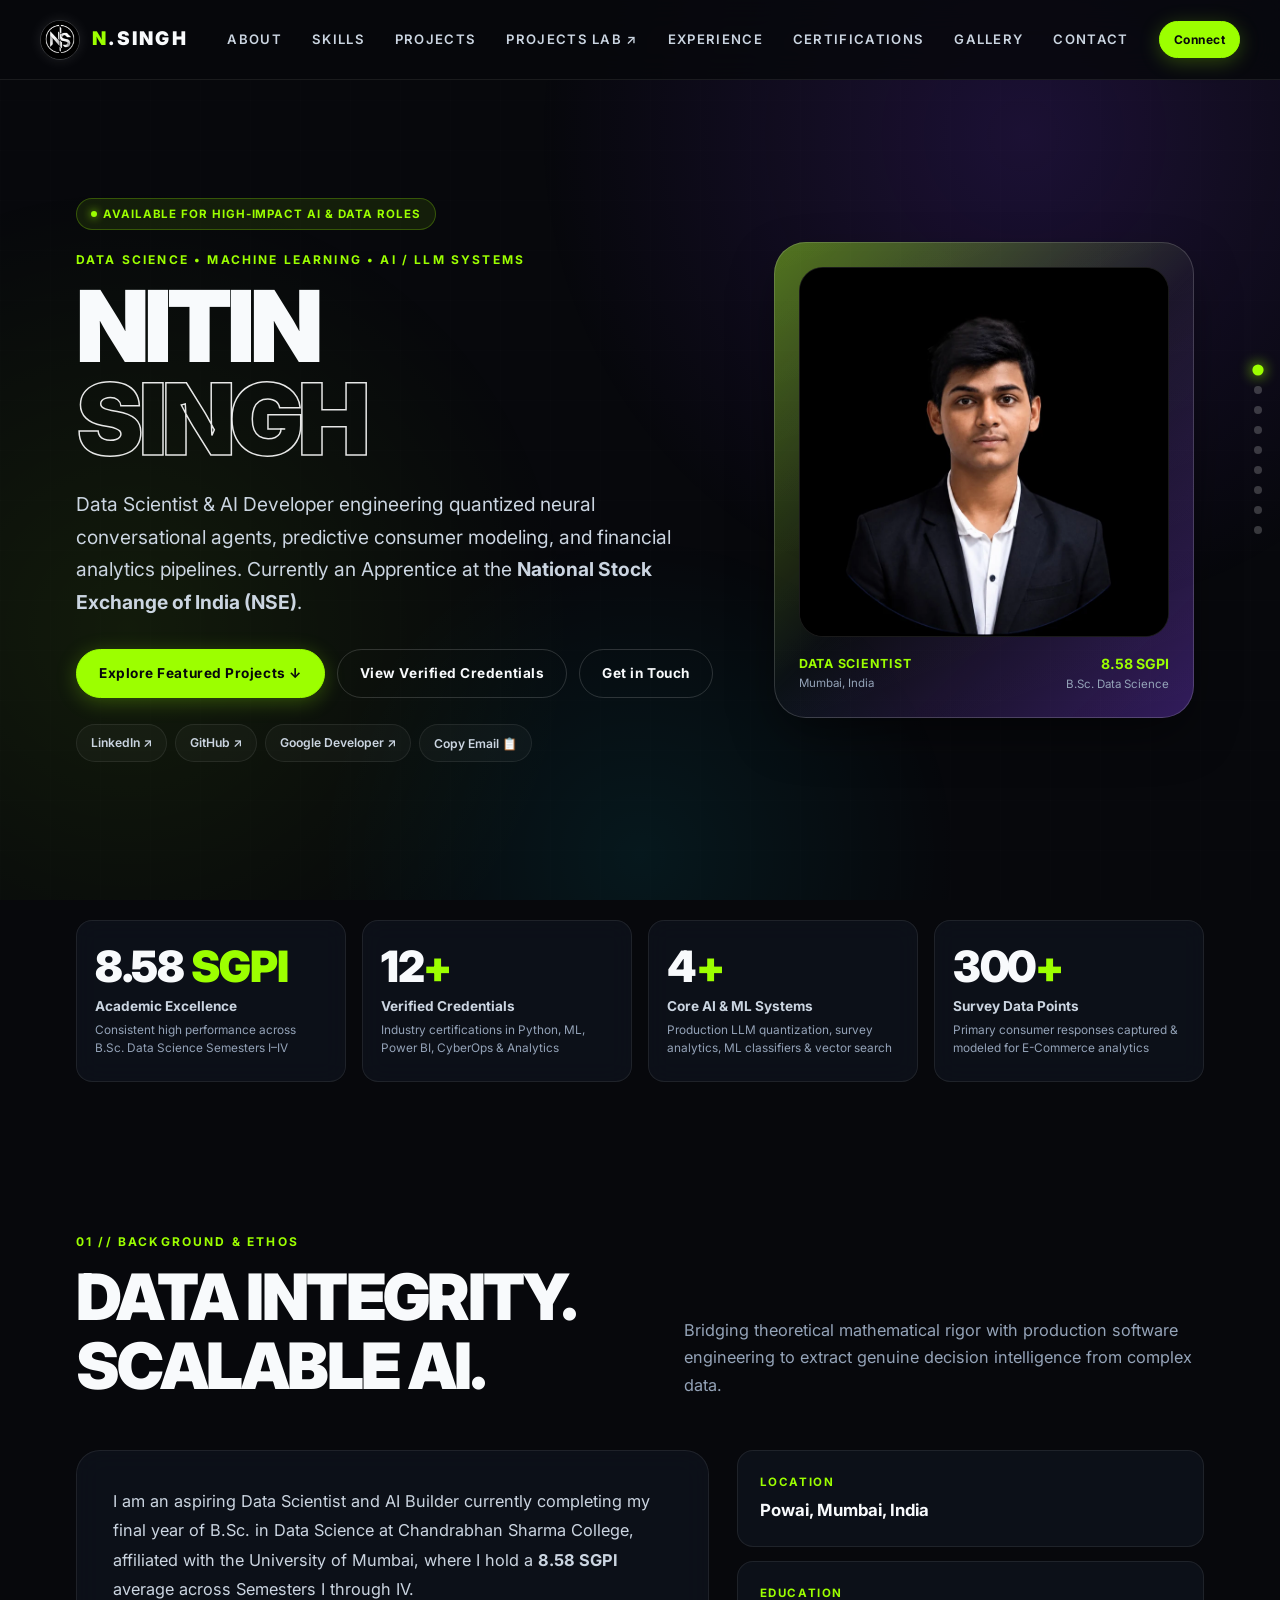
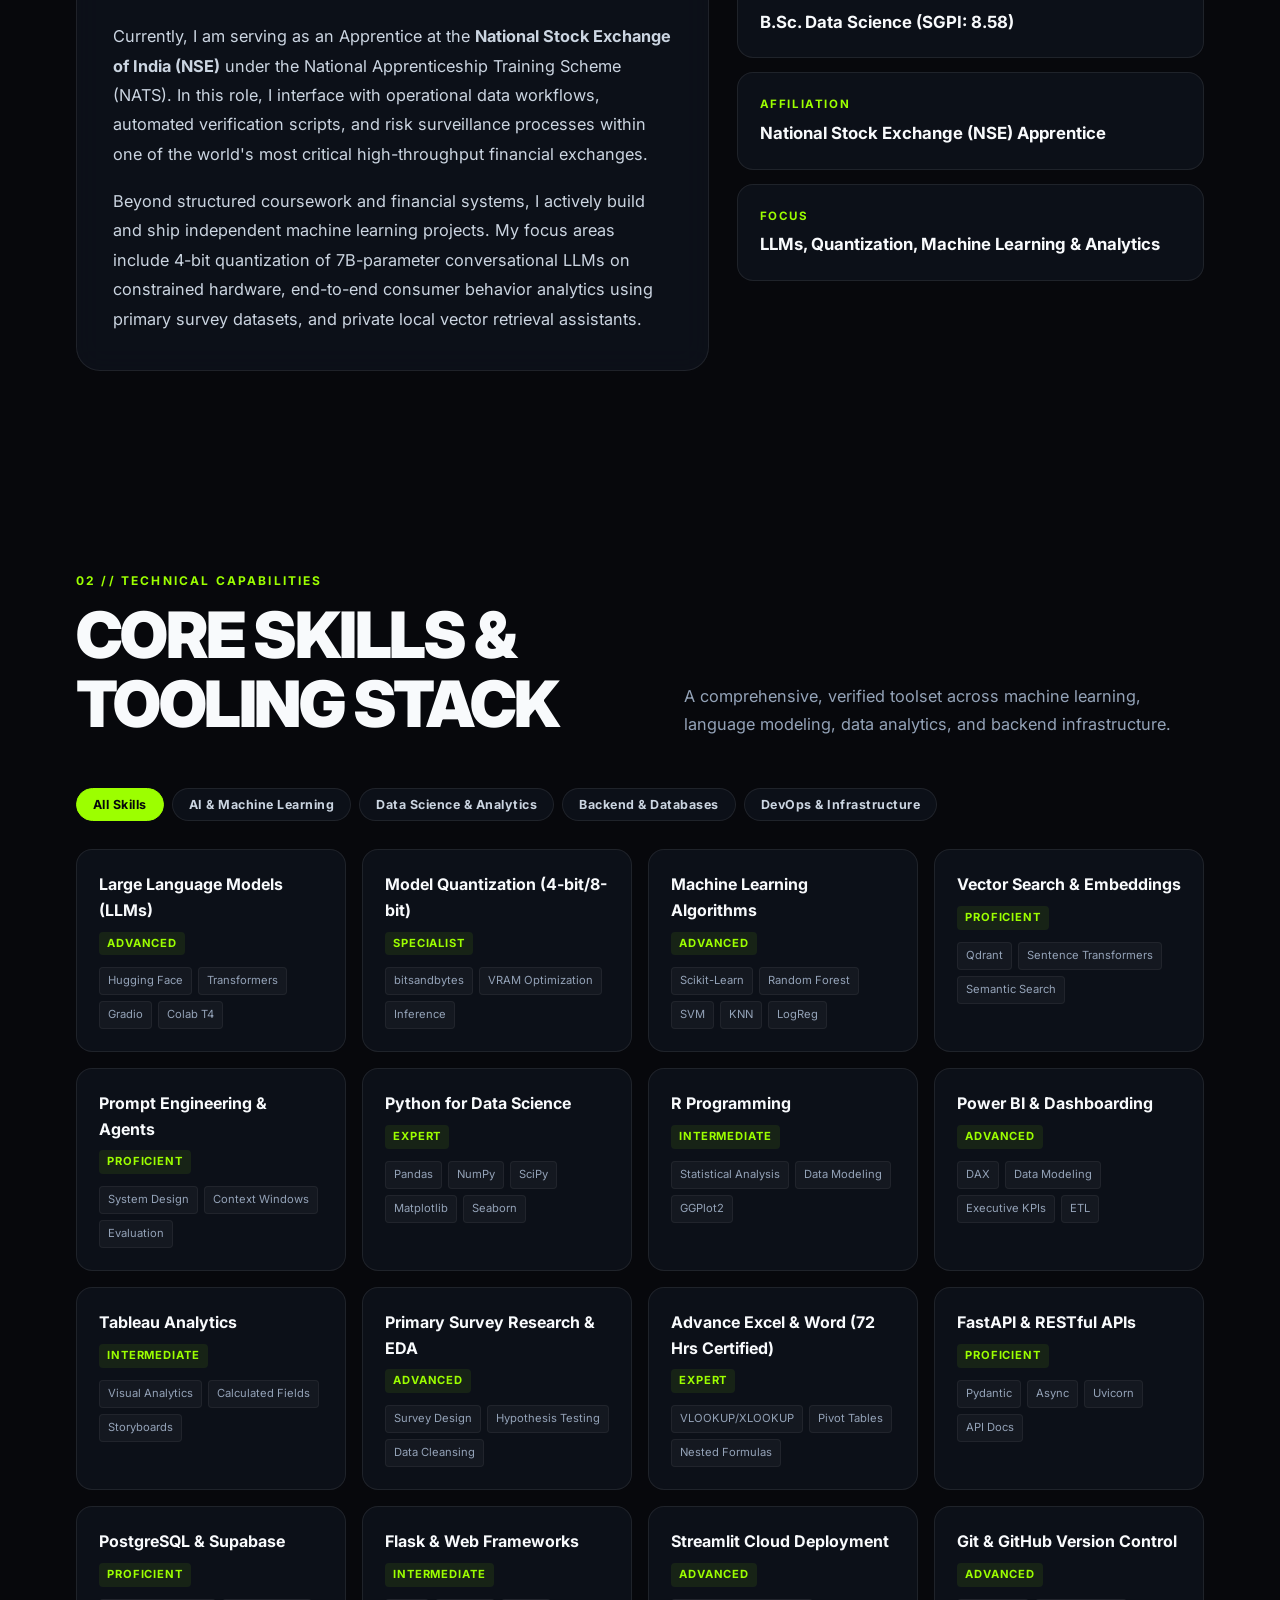
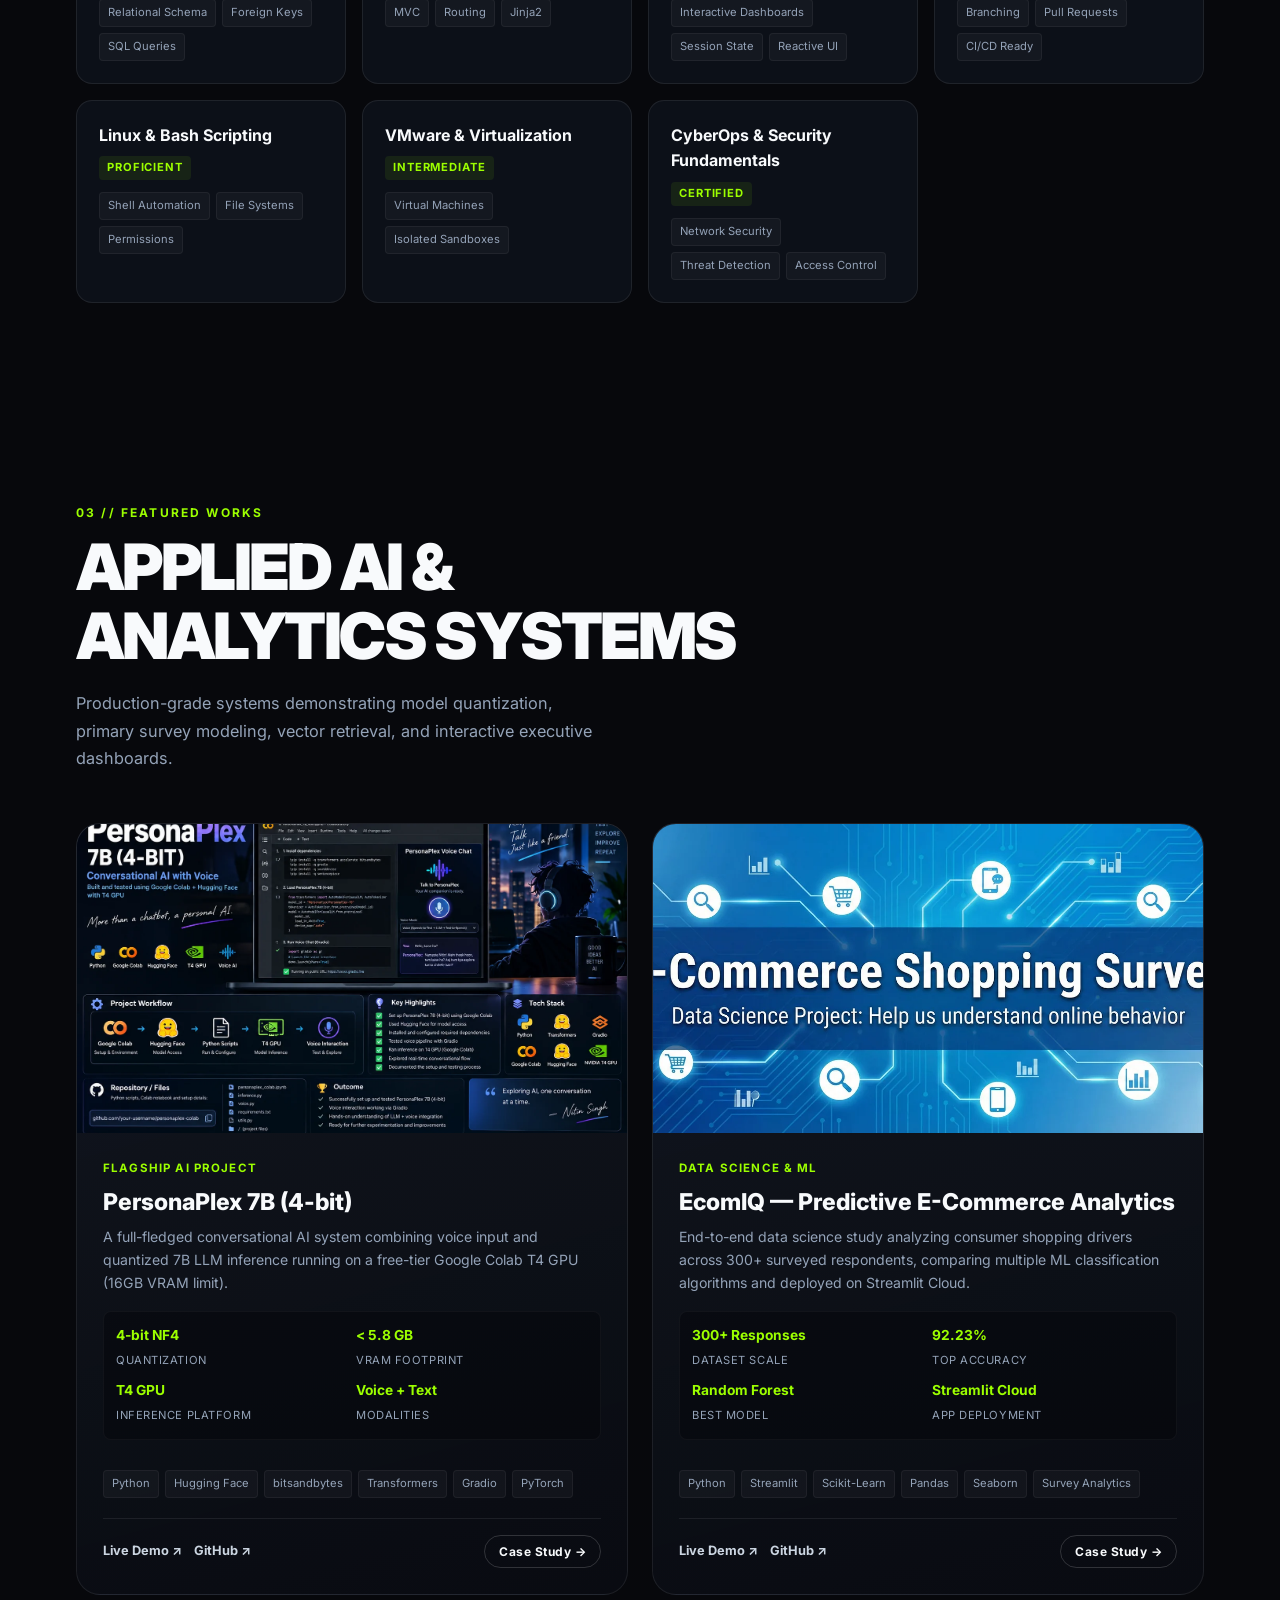
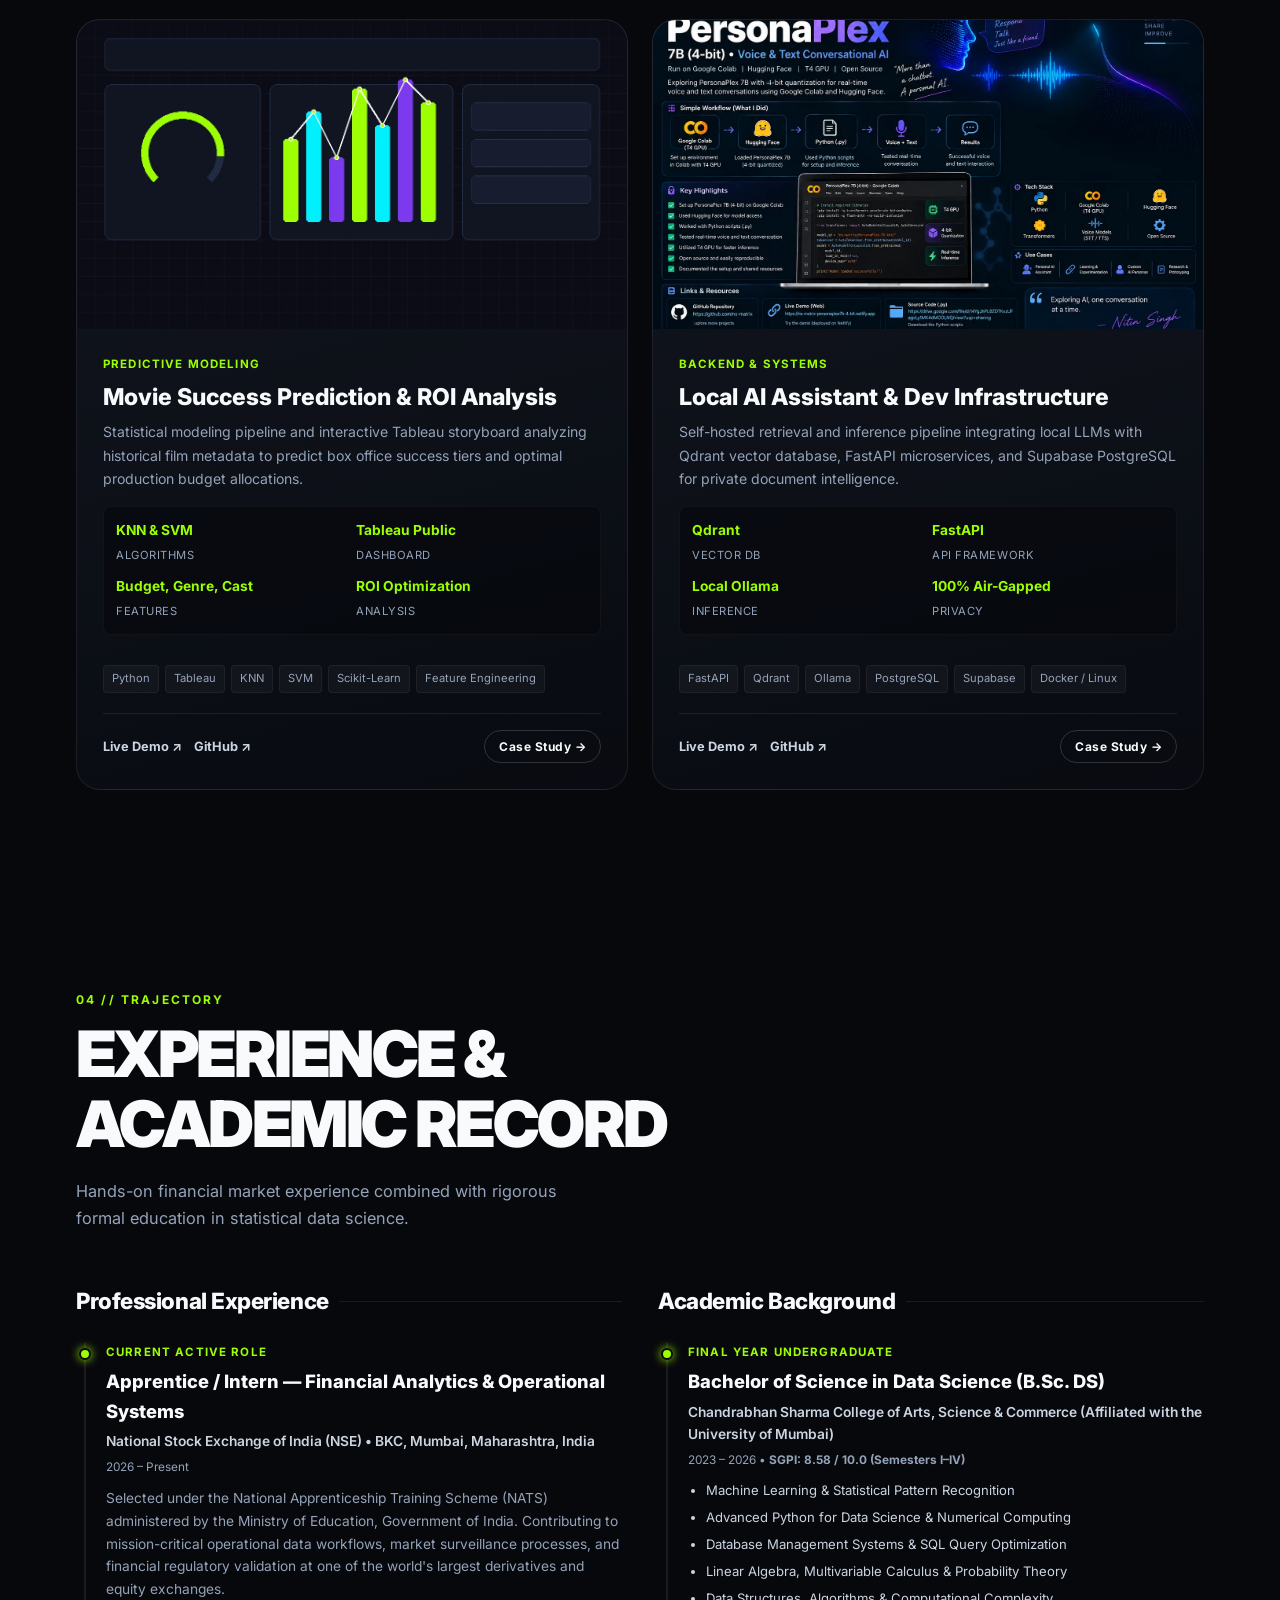
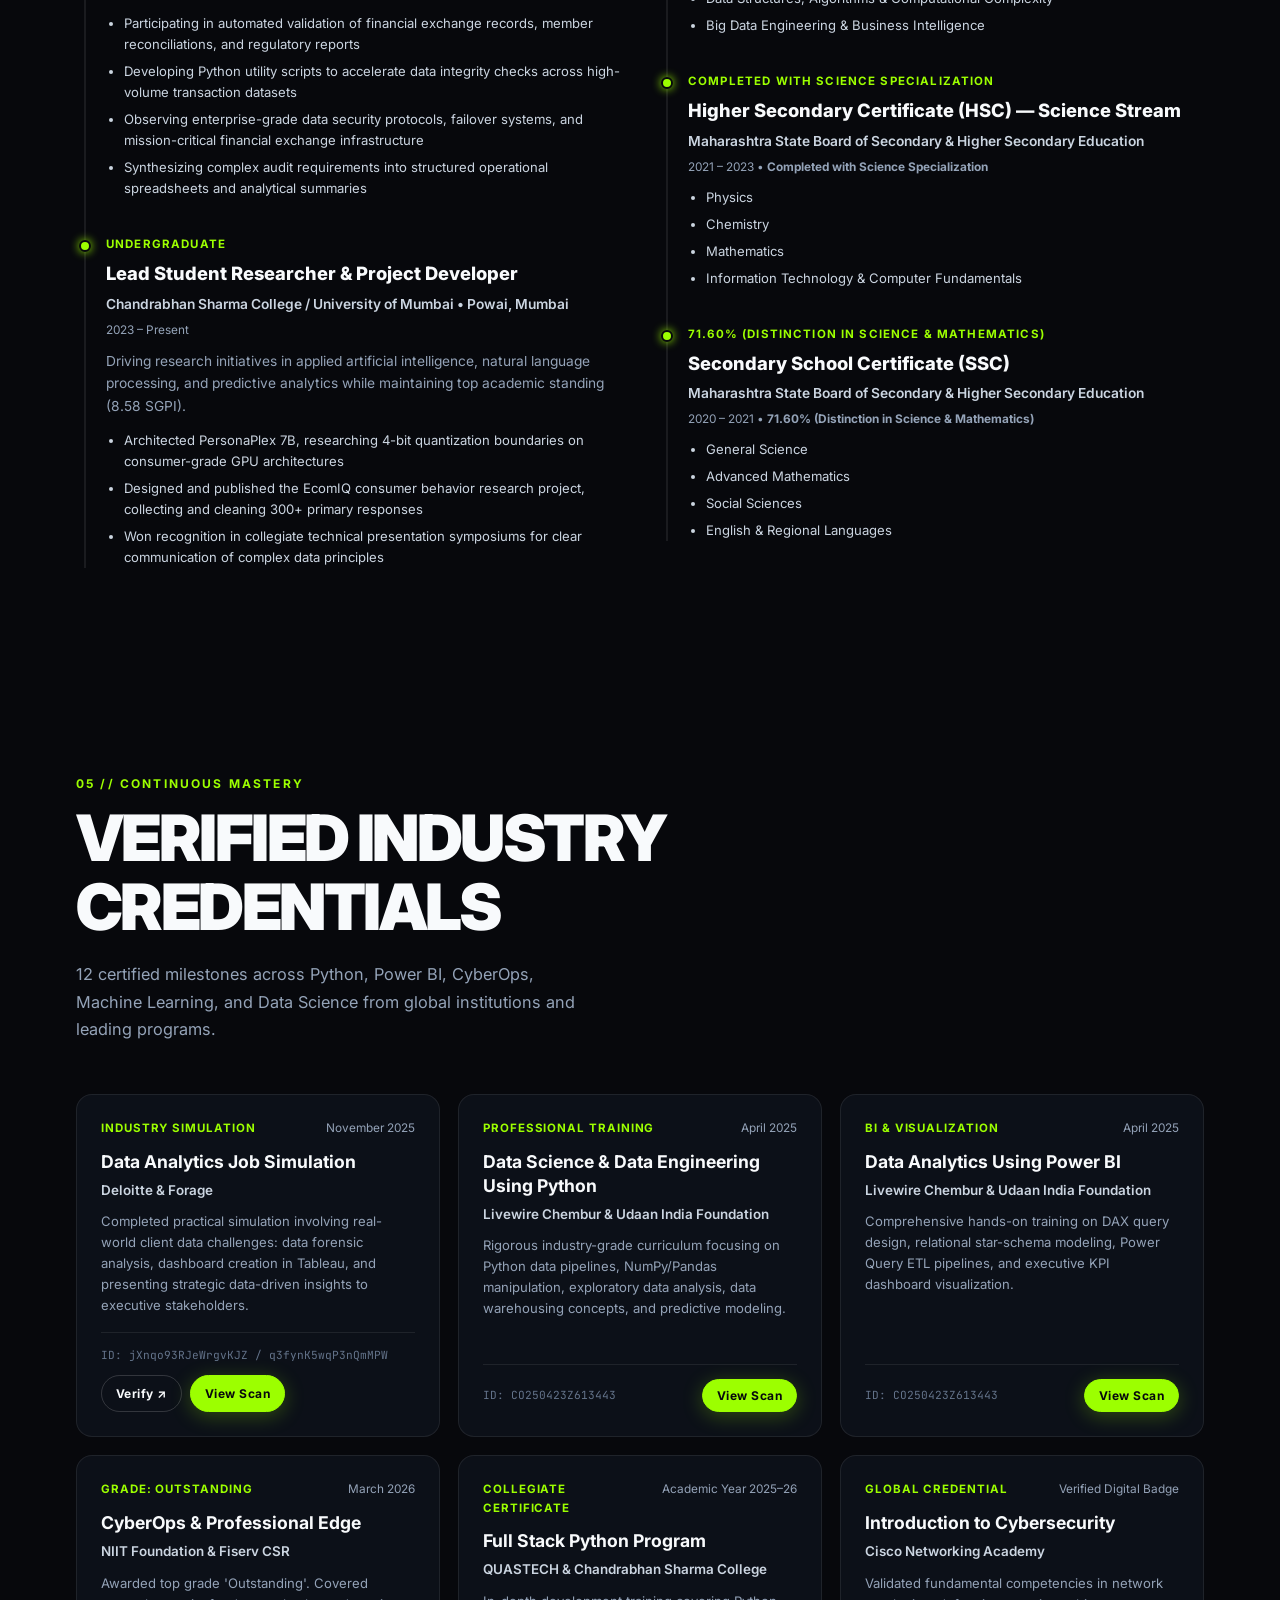
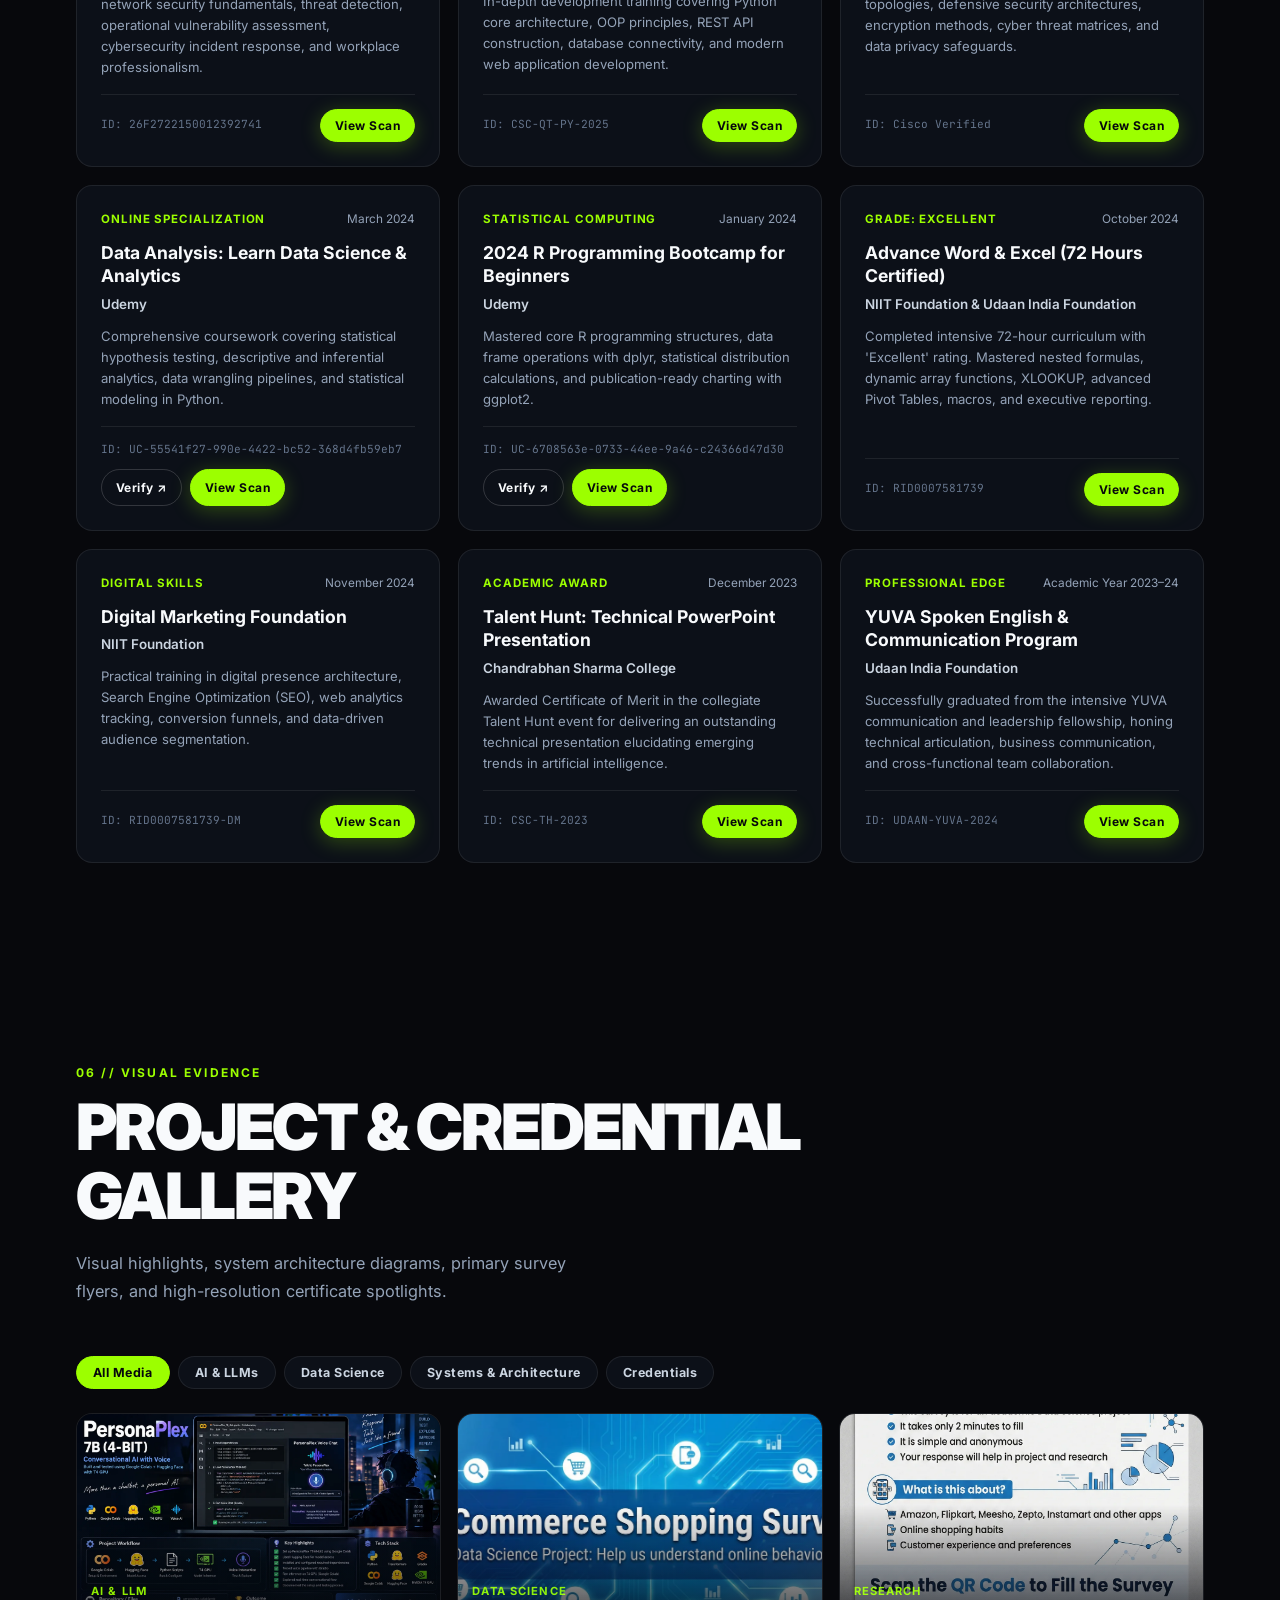
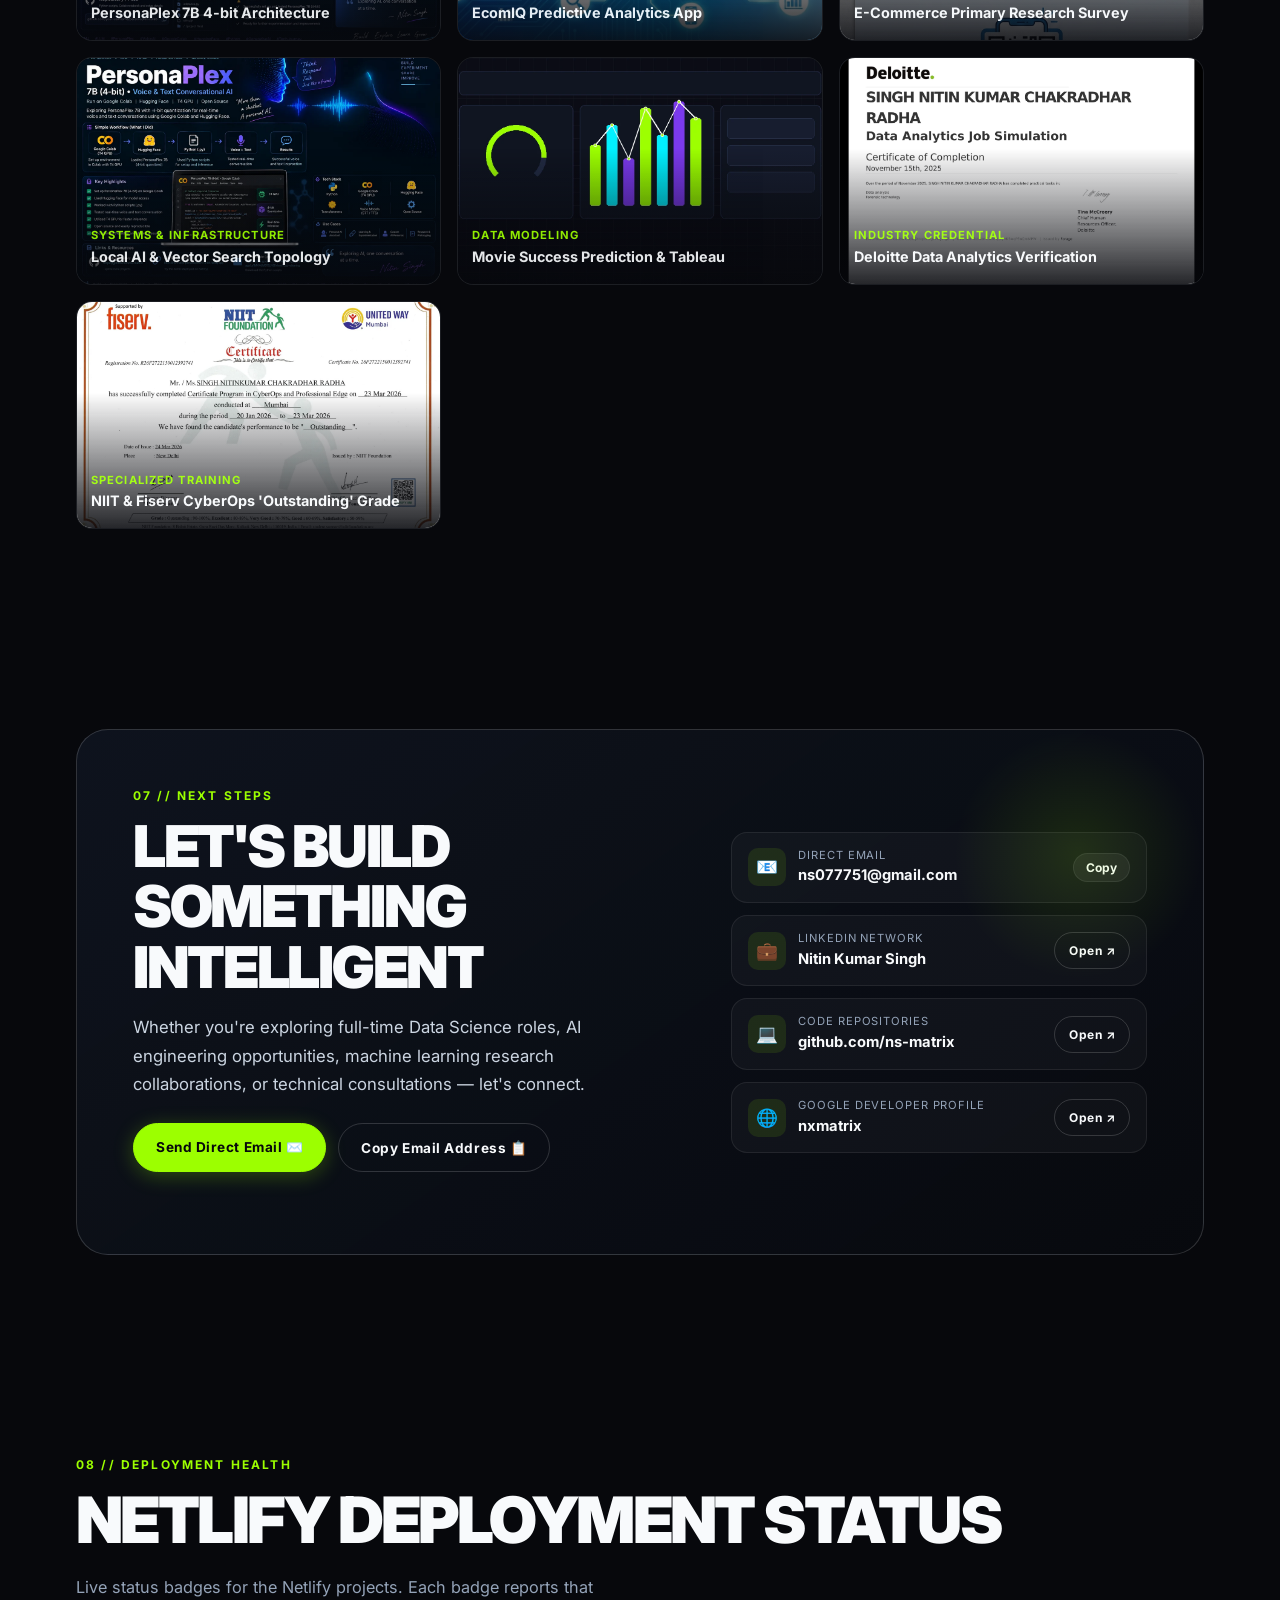
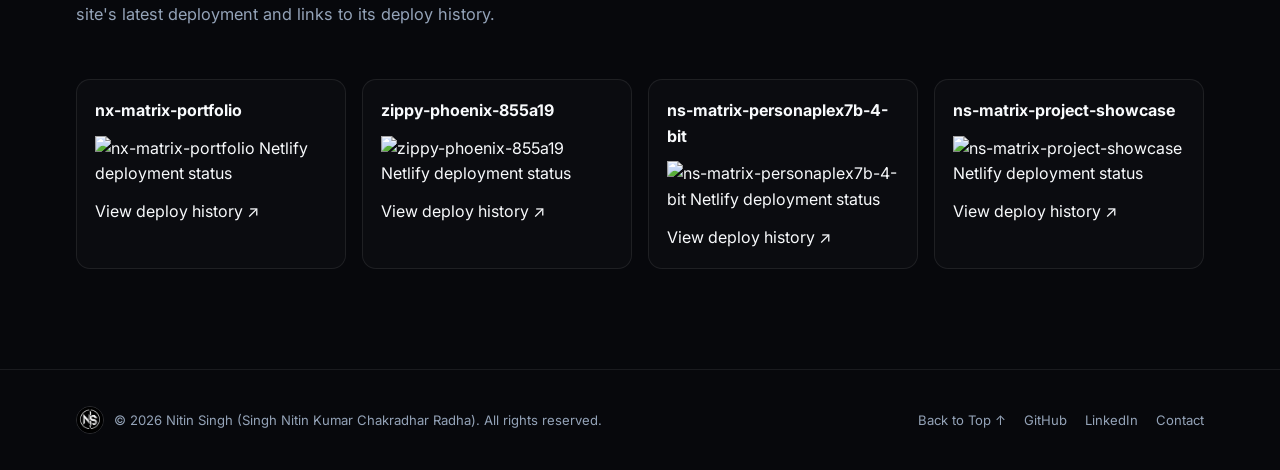
==== index.html @ cfe0ea0f "Add live Netlify status badges to portfolio" ====
<!DOCTYPE html>
<html lang="en">
<head>
  <meta charset="UTF-8">
  <meta name="viewport" content="width=device-width, initial-scale=1.0, maximum-scale=5.0">
  <title>Nitin Singh — Data Scientist & AI / LLM Engineer | Official Portfolio</title>
  
  <!-- Primary Meta Tags -->
  <meta name="title" content="Nitin Singh — Data Scientist & AI / LLM Engineer | Official Portfolio">
  <meta name="description" content="Portfolio of Nitin Singh — Data Scientist, AI/LLM Engineer, and Financial Analytics Apprentice at the National Stock Exchange of India (NSE). Explore real-world ML projects, quantized LLMs, and verified credentials.">
  <meta name="author" content="Nitin Singh">
  <meta name="robots" content="index, follow">
  <meta name="theme-color" content="#07080c">

  <!-- Open Graph / Facebook -->
  <meta property="og:type" content="website">
  <meta property="og:url" content="https://nitinsingh.dev">
  <meta property="og:title" content="Nitin Singh — Data Scientist & AI / LLM Engineer">
  <meta property="og:description" content="Official personal portfolio of Nitin Singh. Featuring PersonaPlex 7B, EcomIQ predictive analytics, financial systems at NSE, and 12+ verified technical credentials.">
  <meta property="og:image" content="assets/icons/logo.png">

  <!-- Twitter Card -->
  <meta property="twitter:card" content="summary_large_image">
  <meta property="twitter:url" content="https://nitinsingh.dev">
  <meta property="twitter:title" content="Nitin Singh — Data Scientist & AI / LLM Engineer">
  <meta property="twitter:description" content="Official personal portfolio of Nitin Singh. Featuring PersonaPlex 7B, EcomIQ predictive analytics, financial systems at NSE, and 12+ verified technical credentials.">
  <meta property="twitter:image" content="assets/icons/logo.png">

  <!-- Favicons & Touch Icons (New Metallic NS Monogram Logo) -->
  <link rel="icon" type="image/png" href="assets/icons/favicon.png">
  <link rel="apple-touch-icon" href="assets/icons/logo.png">

  <!-- Google Fonts: Inter & JetBrains Mono -->
  <link rel="preconnect" href="https://fonts.googleapis.com">
  <link rel="preconnect" href="https://fonts.gstatic.com" crossorigin>
  <link href="https://fonts.googleapis.com/css2?family=Inter:wght@400;500;600;700;800;900&family=JetBrains+Mono:wght@400;600;700&display=swap" rel="stylesheet">

  <!-- Stylesheet -->
  <link rel="stylesheet" href="css/style.css">

  <!-- Structured Data / JSON-LD -->
  <script type="application/ld+json">
  {
    "@context": "https://schema.org",
    "@type": "Person",
    "name": "Nitin Singh",
    "alternateName": "Singh Nitin Kumar Chakradhar Radha",
    "jobTitle": "Data Scientist & AI / LLM Engineer",
    "worksFor": {
      "@type": "Organization",
      "name": "National Stock Exchange of India (NSE)"
    },
    "alumniOf": {
      "@type": "CollegeOrUniversity",
      "name": "Chandrabhan Sharma College of Arts, Science & Commerce, University of Mumbai"
    },
    "email": "ns077751@gmail.com",
    "address": {
      "@type": "PostalAddress",
      "addressLocality": "Powai, Mumbai",
      "addressRegion": "Maharashtra",
      "addressCountry": "India"
    },
    "sameAs": [
      "https://github.com/ns-matrix",
      "https://www.linkedin.com/in/nitin-kumar-singh-339210262/",
      "https://developers.google.com/profile/u/nxmatrix"
    ]
  }
  </script>
</head>
<body>
  <!-- Accessibility Skip Link -->
  <a href="#main-content" class="skip-link">Skip to main content</a>

  <!-- Header & Navigation -->
  <header class="site-header">
    <a href="#home" class="logo" aria-label="Nitin Singh Portfolio Home">
      <img src="assets/icons/logo.webp" alt="Nitin Singh Logo" class="logo-img" width="40" height="40">
      <span class="logo-text"><span>N</span>.SINGH</span>
    </a>

    <!-- Desktop Navigation -->
    <nav class="nav-desktop" aria-label="Main Navigation">
      <div class="nav-links">
        <a href="#about">About</a>
        <a href="#skills">Skills</a>
        <a href="#projects">Projects</a><a href="projects-showcase.html">Projects Lab ↗</a>
        <a href="#experience">Experience</a>
        <a href="#certifications">Certifications</a>
        <a href="#gallery">Gallery</a>
        <a href="#contact">Contact</a>
      </div>
      <div class="nav-cta">
        <a href="#contact" class="btn btn-sm btn-primary">Connect</a>
      </div>
    </nav>

    <!-- Mobile Hamburger Button -->
    <button class="menu-toggle" aria-label="Open Navigation Menu" aria-expanded="false" aria-controls="mobile-nav-drawer">
      <span></span>
      <span></span>
      <span></span>
    </button>
  </header>

  <!-- Mobile Drawer -->
  <div class="mobile-drawer" id="mobile-nav-drawer" role="dialog" aria-modal="true" aria-label="Mobile Navigation">
    <div class="mobile-drawer-brand">
      <img src="assets/icons/logo.webp" alt="Nitin Singh Logo" class="mobile-logo-img" width="60" height="60">
      <div class="mobile-logo-text"><span>N</span>.SINGH</div>
    </div>
    <div class="mobile-nav-links">
      <a href="#home">Home</a>
      <a href="#about">About</a>
      <a href="#skills">Skills</a>
      <a href="#projects">Projects</a><a href="projects-showcase.html">Projects Lab ↗</a>
      <a href="#experience">Experience & Education</a>
      <a href="#certifications">Certifications</a>
      <a href="#gallery">Gallery</a>
      <a href="#contact">Contact</a>
    </div>
  </div>

  <!-- Scroll-Spy Dots Indicator (Desktop) -->
  <div class="scroll-dots" id="scroll-dots" aria-hidden="true"></div>

  <!-- Main Content Container -->
  <main id="main-content">
    
    <!-- Hero Section -->
    <section id="home" class="hero">
      <div class="wrap hero-grid">
        <div class="hero-content">
          <div class="hero-badge-wrap">
            <span class="pill-badge">
              <span class="indicator-dot"></span>
              Available for High-Impact AI & Data Roles
            </span>
          </div>
          <p class="section-tag">Data Science • Machine Learning • AI / LLM Systems</p>
          <h1 class="hero-title">
            Nitin<br>
            <span class="hollow">Singh</span>
          </h1>
          <p class="hero-lead">
            Data Scientist & AI Developer engineering quantized neural conversational agents, predictive consumer modeling, and financial analytics pipelines. Currently an Apprentice at the <strong>National Stock Exchange of India (NSE)</strong>.
          </p>
          <div class="hero-actions">
            <a href="#projects" class="btn btn-primary">Explore Featured Projects ↓</a>
            <a href="#certifications" class="btn btn-secondary">View Verified Credentials</a>
            <a href="#contact" class="btn btn-secondary">Get in Touch</a>
          </div>
          <div class="hero-socials">
            <a href="https://www.linkedin.com/in/nitin-kumar-singh-339210262/" target="_blank" rel="noopener noreferrer" class="social-chip">
              LinkedIn ↗
            </a>
            <a href="https://github.com/ns-matrix" target="_blank" rel="noopener noreferrer" class="social-chip">
              GitHub ↗
            </a>
            <a href="https://developers.google.com/profile/u/nxmatrix" target="_blank" rel="noopener noreferrer" class="social-chip">
              Google Developer ↗
            </a>
            <button class="social-chip copy-email-btn" title="Click to copy email">
              Copy Email 📋
            </button>
          </div>
        </div>

        <div class="hero-visual">
          <div class="hero-card">
            <div class="avatar-container">
              <img src="assets/profile/avatar.webp" alt="Nitin Singh Studio Portrait" width="600" height="600" priority>
            </div>
            <div class="hero-card-footer">
              <div>
                <span class="hero-card-role">Data Scientist</span>
                <div style="font-size: 0.72rem; color: var(--text-muted);">Mumbai, India</div>
              </div>
              <div style="text-align: right;">
                <b style="color: var(--accent-lime); font-size: 0.88rem;">8.58 SGPI</b>
                <div style="font-size: 0.72rem; color: var(--text-muted);">B.Sc. Data Science</div>
              </div>
            </div>
          </div>
        </div>
      </div>
    </section>

    <!-- Key Metrics Bar -->
    <section class="metrics-section" aria-label="Key Performance Metrics">
      <div class="wrap">
        <div class="metrics-grid" id="metrics-container">
          <!-- Populated dynamically by main.js from PORTFOLIO_DATA.metrics -->
        </div>
      </div>
    </section>

    <!-- About Section -->
    <section id="about" class="section">
      <div class="wrap">
        <div class="section-head">
          <div>
            <span class="section-tag">01 // Background & Ethos</span>
            <h2 class="section-title">Data Integrity.<br>Scalable AI.</h2>
          </div>
          <p class="section-desc">
            Bridging theoretical mathematical rigor with production software engineering to extract genuine decision intelligence from complex data.
          </p>
        </div>

        <div class="about-grid">
          <div class="about-narrative">
            <p>
              I am an aspiring Data Scientist and AI Builder currently completing my final year of B.Sc. in Data Science at Chandrabhan Sharma College, affiliated with the University of Mumbai, where I hold a <strong>8.58 SGPI</strong> average across Semesters I through IV.
            </p>
            <p>
              Currently, I am serving as an Apprentice at the <strong>National Stock Exchange of India (NSE)</strong> under the National Apprenticeship Training Scheme (NATS). In this role, I interface with operational data workflows, automated verification scripts, and risk surveillance processes within one of the world's most critical high-throughput financial exchanges.
            </p>
            <p>
              Beyond structured coursework and financial systems, I actively build and ship independent machine learning projects. My focus areas include 4-bit quantization of 7B-parameter conversational LLMs on constrained hardware, end-to-end consumer behavior analytics using primary survey datasets, and private local vector retrieval assistants.
            </p>
          </div>

          <div class="about-sidebar" id="about-highlights">
            <!-- Populated dynamically by main.js from PORTFOLIO_DATA.personal.highlights -->
          </div>
        </div>
      </div>
    </section>

    <!-- Skills Section -->
    <section id="skills" class="section">
      <div class="wrap">
        <div class="section-head">
          <div>
            <span class="section-tag">02 // Technical Capabilities</span>
            <h2 class="section-title">Core Skills &<br>Tooling Stack</h2>
          </div>
          <p class="section-desc">
            A comprehensive, verified toolset across machine learning, language modeling, data analytics, and backend infrastructure.
          </p>
        </div>

        <nav class="skills-filter-nav" id="skills-filters" aria-label="Skills Category Filter">
          <!-- Populated dynamically by main.js -->
        </nav>

        <div class="skills-grid" id="skills-container">
          <!-- Populated dynamically by main.js from PORTFOLIO_DATA.skills -->
        </div>
      </div>
    </section>

    <!-- Featured Projects Section -->
    <section id="projects" class="section">
      <div class="wrap">
        <div class="section-head">
          <div>
            <span class="section-tag">03 // Featured Works</span>
            <h2 class="section-title">Applied AI &<br>Analytics Systems</h2>
          </div>
          <p class="section-desc">
            Production-grade systems demonstrating model quantization, primary survey modeling, vector retrieval, and interactive executive dashboards.
          </p>
        </div>

        <div class="projects-grid" id="projects-container">
          <!-- Populated dynamically by main.js from PORTFOLIO_DATA.projects -->
        </div>
      </div>
    </section>

    <!-- Experience & Education Section -->
    <section id="experience" class="section">
      <div class="wrap">
        <div class="section-head">
          <div>
            <span class="section-tag">04 // Trajectory</span>
            <h2 class="section-title">Experience &<br>Academic Record</h2>
          </div>
          <p class="section-desc">
            Hands-on financial market experience combined with rigorous formal education in statistical data science.
          </p>
        </div>

        <div class="experience-edu-grid">
          <!-- Experience Column -->
          <div class="timeline-column">
            <h3>Professional Experience</h3>
            <div class="timeline-flow" id="experience-timeline">
              <!-- Populated dynamically by main.js from PORTFOLIO_DATA.experience -->
            </div>
          </div>

          <!-- Education Column -->
          <div class="timeline-column">
            <h3>Academic Background</h3>
            <div class="timeline-flow" id="education-timeline">
              <!-- Populated dynamically by main.js from PORTFOLIO_DATA.education -->
            </div>
          </div>
        </div>
      </div>
    </section>

    <!-- Certifications Showcase Section -->
    <section id="certifications" class="section">
      <div class="wrap">
        <div class="section-head">
          <div>
            <span class="section-tag">05 // Continuous Mastery</span>
            <h2 class="section-title">Verified Industry<br>Credentials</h2>
          </div>
          <p class="section-desc">
            12 certified milestones across Python, Power BI, CyberOps, Machine Learning, and Data Science from global institutions and leading programs.
          </p>
        </div>

        <div class="certs-grid" id="certs-container">
          <!-- Populated dynamically by main.js from PORTFOLIO_DATA.certifications -->
        </div>
      </div>
    </section>

    <!-- Portfolio Gallery Section -->
    <section id="gallery" class="section">
      <div class="wrap">
        <div class="section-head">
          <div>
            <span class="section-tag">06 // Visual Evidence</span>
            <h2 class="section-title">Project & Credential<br>Gallery</h2>
          </div>
          <p class="section-desc">
            Visual highlights, system architecture diagrams, primary survey flyers, and high-resolution certificate spotlights.
          </p>
        </div>

        <nav class="gallery-filters" id="gallery-filters" aria-label="Gallery Category Filter">
          <button class="filter-btn active" data-category="all">All Media</button>
          <button class="filter-btn" data-category="ai-ml">AI & LLMs</button>
          <button class="filter-btn" data-category="analytics">Data Science</button>
          <button class="filter-btn" data-category="dev">Systems & Architecture</button>
          <button class="filter-btn" data-category="credentials">Credentials</button>
        </nav>

        <div class="gallery-grid" id="gallery-container">
          <!-- Populated dynamically by main.js from PORTFOLIO_DATA.gallery -->
        </div>
      </div>
    </section>

    <!-- Contact Section — Responsive Auto-Fitting Layout -->
    <section id="contact" class="section">
      <div class="wrap">
        <div class="contact-card">
          <div class="contact-grid">
            <div class="contact-content">
              <span class="section-tag">07 // Next Steps</span>
              <h2 class="contact-title">Let's Build<br>Something Intelligent</h2>
              <p class="contact-desc">
                Whether you're exploring full-time Data Science roles, AI engineering opportunities, machine learning research collaborations, or technical consultations — let's connect.
              </p>
              <div class="hero-actions">
                <a href="mailto:ns077751@gmail.com" class="btn btn-primary">
                  Send Direct Email ✉️
                </a>
                <button class="btn btn-secondary copy-email-btn">
                  Copy Email Address 📋
                </button>
              </div>
            </div>

            <div class="contact-channels">
              <div class="contact-item">
                <div class="contact-item-icon">📧</div>
                <div class="contact-item-details">
                  <small>Direct Email</small>
                  <b>ns077751@gmail.com</b>
                </div>
                <button class="copy-btn copy-email-btn" title="Copy email address">Copy</button>
              </div>

              <a href="https://www.linkedin.com/in/nitin-kumar-singh-339210262/" target="_blank" rel="noopener noreferrer" class="contact-item">
                <div class="contact-item-icon">💼</div>
                <div class="contact-item-details">
                  <small>LinkedIn Network</small>
                  <b>Nitin Kumar Singh</b>
                </div>
                <span class="btn btn-sm btn-secondary" style="margin-left: auto;">Open ↗</span>
              </a>

              <a href="https://github.com/ns-matrix" target="_blank" rel="noopener noreferrer" class="contact-item">
                <div class="contact-item-icon">💻</div>
                <div class="contact-item-details">
                  <small>Code Repositories</small>
                  <b>github.com/ns-matrix</b>
                </div>
                <span class="btn btn-sm btn-secondary" style="margin-left: auto;">Open ↗</span>
              </a>

              <a href="https://developers.google.com/profile/u/nxmatrix" target="_blank" rel="noopener noreferrer" class="contact-item">
                <div class="contact-item-icon">🌐</div>
                <div class="contact-item-details">
                  <small>Google Developer Profile</small>
                  <b>nxmatrix</b>
                </div>
                <span class="btn btn-sm btn-secondary" style="margin-left: auto;">Open ↗</span>
              </a>
            </div>
          </div>
        </div>
      </div>
    </section>
  </main>


    <!-- Netlify deploy status badges: one live badge per Netlify project -->
    <section class="section" id="netlify-status" aria-labelledby="netlify-status-title">
      <div class="wrap">
        <div class="section-head">
          <div>
            <span class="section-tag">08 // Deployment Health</span>
            <h2 class="section-title" id="netlify-status-title">Netlify Deployment Status</h2>
          </div>
          <p class="section-desc">Live status badges for the Netlify projects. Each badge reports that site's latest deployment and links to its deploy history.</p>
        </div>
        <div style="display:grid;grid-template-columns:repeat(auto-fit,minmax(230px,1fr));gap:16px">
          <div style="border:1px solid var(--line);border-radius:14px;padding:18px;background:var(--surface,rgba(255,255,255,.02));min-width:0">
            <strong style="display:block;margin-bottom:12px;overflow-wrap:anywhere">nx-matrix-portfolio</strong>
            <a href="https://app.netlify.com/projects/nx-matrix-portfolio/deploys" target="_blank" rel="noopener noreferrer" aria-label="View nx-matrix-portfolio deploy history">
              <img src="https://api.netlify.com/api/v1/badges/fc94b54e-3875-460f-92f1-f2af51518166/deploy-status" alt="nx-matrix-portfolio Netlify deployment status" loading="lazy" style="max-width:100%;height:auto;min-height:20px">
            </a>
            <p style="margin:12px 0 0"><a href="https://app.netlify.com/projects/nx-matrix-portfolio/deploys" target="_blank" rel="noopener noreferrer">View deploy history ↗</a></p>
          </div>
          <div style="border:1px solid var(--line);border-radius:14px;padding:18px;background:var(--surface,rgba(255,255,255,.02));min-width:0">
            <strong style="display:block;margin-bottom:12px;overflow-wrap:anywhere">zippy-phoenix-855a19</strong>
            <a href="https://app.netlify.com/projects/zippy-phoenix-855a19/deploys" target="_blank" rel="noopener noreferrer" aria-label="View zippy-phoenix-855a19 deploy history">
              <img src="https://api.netlify.com/api/v1/badges/bcf57d96-3fb9-43ba-b542-9d6cbef3203d/deploy-status" alt="zippy-phoenix-855a19 Netlify deployment status" loading="lazy" style="max-width:100%;height:auto;min-height:20px">
            </a>
            <p style="margin:12px 0 0"><a href="https://app.netlify.com/projects/zippy-phoenix-855a19/deploys" target="_blank" rel="noopener noreferrer">View deploy history ↗</a></p>
          </div>
          <div style="border:1px solid var(--line);border-radius:14px;padding:18px;background:var(--surface,rgba(255,255,255,.02));min-width:0">
            <strong style="display:block;margin-bottom:12px;overflow-wrap:anywhere">ns-matrix-personaplex7b-4-bit</strong>
            <a href="https://app.netlify.com/projects/ns-matrix-personaplex7b-4-bit/deploys" target="_blank" rel="noopener noreferrer" aria-label="View ns-matrix-personaplex7b-4-bit deploy history">
              <img src="https://api.netlify.com/api/v1/badges/fb4a2924-6fbd-4ccd-878a-a0d31148d6a1/deploy-status" alt="ns-matrix-personaplex7b-4-bit Netlify deployment status" loading="lazy" style="max-width:100%;height:auto;min-height:20px">
            </a>
            <p style="margin:12px 0 0"><a href="https://app.netlify.com/projects/ns-matrix-personaplex7b-4-bit/deploys" target="_blank" rel="noopener noreferrer">View deploy history ↗</a></p>
          </div>
          <div style="border:1px solid var(--line);border-radius:14px;padding:18px;background:var(--surface,rgba(255,255,255,.02));min-width:0">
            <strong style="display:block;margin-bottom:12px;overflow-wrap:anywhere">ns-matrix-project-showcase</strong>
            <a href="https://app.netlify.com/projects/ns-matrix-project-showcase/deploys" target="_blank" rel="noopener noreferrer" aria-label="View ns-matrix-project-showcase deploy history">
              <img src="https://api.netlify.com/api/v1/badges/b5b4b234-d01b-4fe5-8115-c00ad06d892f/deploy-status" alt="ns-matrix-project-showcase Netlify deployment status" loading="lazy" style="max-width:100%;height:auto;min-height:20px">
            </a>
            <p style="margin:12px 0 0"><a href="https://app.netlify.com/projects/ns-matrix-project-showcase/deploys" target="_blank" rel="noopener noreferrer">View deploy history ↗</a></p>
          </div>
        </div>
      </div>
    </section>

  <!-- Site Footer -->
  <footer class="site-footer">
    <div class="wrap footer-inner">
      <div class="footer-brand">
        <img src="assets/icons/logo.webp" alt="Nitin Singh Logo" class="footer-logo-img" width="28" height="28">
        <span>© 2026 Nitin Singh (Singh Nitin Kumar Chakradhar Radha). All rights reserved.</span>
      </div>
      <div class="footer-links">
        <a href="#home">Back to Top ↑</a>
        <a href="https://github.com/ns-matrix" target="_blank" rel="noopener noreferrer">GitHub</a>
        <a href="https://www.linkedin.com/in/nitin-kumar-singh-339210262/" target="_blank" rel="noopener noreferrer">LinkedIn</a>
        <a href="mailto:ns077751@gmail.com">Contact</a>
      </div>
    </div>
  </footer>

  <!-- Lightbox Modal Container -->
  <div class="modal-backdrop" id="lightbox-modal" role="dialog" aria-modal="true" aria-hidden="true" tabindex="-1">
    <div class="lightbox-container">
      <button class="modal-close-btn" id="lightbox-close" aria-label="Close Lightbox">✕</button>
      <button class="lightbox-nav-btn prev" id="lightbox-prev" aria-label="Previous Image">‹</button>
      <button class="lightbox-nav-btn next" id="lightbox-next" aria-label="Next Image">›</button>
      
      <div class="lightbox-img-wrapper">
        <img id="lightbox-img" src="" alt="Fullscreen Lightbox View">
      </div>
      <div class="lightbox-caption">
        <h4 id="lightbox-title"></h4>
        <p id="lightbox-desc"></p>
      </div>
    </div>
  </div>

  <!-- Project Case Study Modal -->
  <div class="modal-backdrop" id="case-study-modal" role="dialog" aria-modal="true" aria-hidden="true" tabindex="-1">
    <div class="case-study-dialog">
      <button class="modal-close-btn" id="case-study-close" aria-label="Close Case Study">✕</button>
      <div class="case-study-header">
        <span class="pill-badge" id="case-study-badge">Flagship AI Project</span>
        <h2 class="case-study-title" id="case-study-title">Project Case Study</h2>
      </div>
      
      <div class="case-study-section">
        <h4>Challenge & Problem Statement</h4>
        <p id="case-study-problem"></p>
      </div>

      <div class="case-study-section">
        <h4>System Architecture & Engineering Approach</h4>
        <p id="case-study-arch"></p>
      </div>

      <div class="case-study-section">
        <h4>Key Technical Features</h4>
        <ul class="case-study-features" id="case-study-features"></ul>
      </div>

      <div class="case-study-section">
        <h4>Quantified Impact & Results</h4>
        <p id="case-study-results"></p>
      </div>

      <div class="case-study-section" style="margin-top: 32px; padding-top: 20px; border-top: 1px solid var(--line); display: flex; gap: 12px; flex-wrap: wrap;" id="case-study-links">
        <!-- Injected dynamically -->
      </div>
    </div>
  </div>

  <!-- Toast Notification -->
  <div class="toast" id="toast" role="status" aria-live="polite"></div>

  <!-- JavaScript Scripts (Data first, then Application Logic) -->
  <script src="js/data.js"></script>
  <script src="js/main.js"></script>
</body>
</html>
---- css/style.css ----
/**
 * DESIGN SYSTEM & STYLESHEET — NITIN SINGH PORTFOLIO
 * Dark-futuristic, high-contrast, performant, responsive CSS
 * Fully viewport-safe across all screen widths (320px to 1440px+)
 */

:root {
  /* Color Palette */
  --bg-primary: #07080c;
  --bg-secondary: #0e1118;
  --bg-tertiary: #141824;
  --bg-surface: rgba(16, 20, 30, 0.72);
  --bg-glass: rgba(22, 28, 44, 0.45);
  
  --line: rgba(255, 255, 255, 0.08);
  --line-strong: rgba(255, 255, 255, 0.16);
  --line-accent: rgba(156, 255, 0, 0.35);

  --accent-lime: #9cff00;
  --accent-cyan: #00f0ff;
  --accent-violet: #7c3aed;
  --accent-gradient: linear-gradient(135deg, #9cff00 0%, #00f0ff 50%, #7c3aed 100%);
  --glow-lime: 0 0 24px rgba(156, 255, 0, 0.3);
  --glow-cyan: 0 0 24px rgba(0, 240, 255, 0.25);
  --glow-violet: 0 0 24px rgba(124, 58, 237, 0.3);

  --text-primary: #f8fafc;
  --text-secondary: #cbd5e1;
  --text-muted: #94a3b8;
  --text-dim: #64748b;

  /* Typography */
  --font-main: 'Inter', -apple-system, BlinkMacSystemFont, 'Segoe UI', Roboto, Helvetica, Arial, sans-serif;
  --font-mono: 'JetBrains Mono', 'Fira Code', monospace;

  /* Elevation & Radius */
  --radius-sm: 8px;
  --radius-md: 16px;
  --radius-lg: 24px;
  --radius-xl: 32px;
  --radius-full: 9999px;

  --shadow-card: 0 20px 50px -10px rgba(0, 0, 0, 0.55);
  --shadow-glow: 0 0 40px rgba(156, 255, 0, 0.15);

  /* Transitions */
  --ease-smooth: cubic-bezier(0.16, 1, 0.3, 1);
  --transition-fast: 0.2s ease;
  --transition-base: 0.35s var(--ease-smooth);
}

/* ==========================================================================
   Base & Resets — Mandatory Strict Box Sizing & Overflow Protection
   ========================================================================== */
*, *::before, *::after {
  box-sizing: border-box;
  margin: 0;
  padding: 0;
}

html, body {
  width: 100%;
  max-width: 100%;
  overflow-x: hidden;
  position: relative;
}

html {
  scroll-behavior: smooth;
  scroll-padding-top: 80px;
  font-size: 16px;
  -webkit-text-size-adjust: 100%;
}

body {
  font-family: var(--font-main);
  background-color: var(--bg-primary);
  color: var(--text-primary);
  line-height: 1.6;
  min-height: 100vh;
  -webkit-font-smoothing: antialiased;
  -moz-osx-font-smoothing: grayscale;
}

/* Ambient Radial Glows & Grid Mesh Background */
body::before {
  content: "";
  position: fixed;
  inset: 0;
  pointer-events: none;
  background: 
    radial-gradient(circle at 80% 15%, rgba(124, 58, 237, 0.18), transparent 38%),
    radial-gradient(circle at 10% 70%, rgba(156, 255, 0, 0.08), transparent 34%),
    radial-gradient(circle at 50% 95%, rgba(0, 240, 255, 0.07), transparent 30%);
  z-index: -2;
}

body::after {
  content: "";
  position: fixed;
  inset: 0;
  pointer-events: none;
  opacity: 0.22;
  background-image: 
    linear-gradient(rgba(255, 255, 255, 0.035) 1px, transparent 1px),
    linear-gradient(90deg, rgba(255, 255, 255, 0.035) 1px, transparent 1px);
  background-size: 50px 50px;
  z-index: -1;
}

/* Global Text Word Wrapping Safeguards */
h1, h2, h3, h4, h5, h6 {
  word-break: normal;
  overflow-wrap: break-word;
  hyphens: manual;
}

p, span, a, li, small, b, strong, div {
  overflow-wrap: anywhere;
  word-break: normal;
}

a {
  color: inherit;
  text-decoration: none;
  transition: color var(--transition-fast);
}

img {
  max-width: 100%;
  height: auto;
  display: block;
}

button {
  font-family: inherit;
  cursor: pointer;
  border: none;
  background: none;
  color: inherit;
}

/* Accessibility Focus States */
:focus-visible {
  outline: 2px solid var(--accent-lime);
  outline-offset: 3px;
}

.skip-link {
  position: absolute;
  top: -60px;
  left: 20px;
  background: var(--accent-lime);
  color: #07080c;
  padding: 12px 18px;
  font-weight: 700;
  border-radius: var(--radius-sm);
  z-index: 9999;
  transition: top var(--transition-fast);
}

.skip-link:focus {
  top: 20px;
}

/* Safe Viewport Container */
.wrap {
  width: 100%;
  max-width: 1200px;
  margin-inline: auto;
  padding-inline: clamp(16px, 4vw, 36px);
  box-sizing: border-box;
}

/* ==========================================================================
   Header & Navbar
   ========================================================================== */
.site-header {
  position: fixed;
  top: 0;
  left: 0;
  right: 0;
  height: 80px;
  z-index: 100;
  display: flex;
  align-items: center;
  justify-content: space-between;
  padding: 0 clamp(16px, 4vw, 40px);
  background: rgba(7, 8, 12, 0.85);
  backdrop-filter: blur(16px);
  -webkit-backdrop-filter: blur(16px);
  border-bottom: 1px solid var(--line);
  transition: transform 0.3s ease, background 0.3s ease;
  width: 100%;
  max-width: 100%;
  box-sizing: border-box;
}

.logo {
  display: flex;
  align-items: center;
  gap: 12px;
  font-weight: 900;
  font-size: 1.18rem;
  letter-spacing: 0.12em;
  min-width: 0;
  flex-shrink: 0;
}

.logo-img {
  width: 40px;
  height: 40px;
  border-radius: 50%;
  object-fit: cover;
  display: block;
  border: 1.5px solid rgba(255, 255, 255, 0.2);
  box-shadow: 0 0 14px rgba(255, 255, 255, 0.1);
  flex-shrink: 0;
}

.logo-text span {
  color: var(--accent-lime);
}

.nav-desktop {
  display: flex;
  align-items: center;
  gap: 26px;
}

.nav-links {
  display: flex;
  gap: 22px;
  font-size: 0.82rem;
  font-weight: 600;
  text-transform: uppercase;
  letter-spacing: 0.1em;
  color: var(--text-secondary);
}

.nav-links a {
  position: relative;
  padding: 8px 4px;
}

.nav-links a::after {
  content: "";
  position: absolute;
  bottom: 0;
  left: 50%;
  transform: translateX(-50%) scaleX(0);
  width: 100%;
  height: 2px;
  background: var(--accent-lime);
  border-radius: 2px;
  transition: transform var(--transition-base);
}

.nav-links a:hover,
.nav-links a.active {
  color: var(--accent-lime);
}

.nav-links a.active::after,
.nav-links a:hover::after {
  transform: translateX(-50%) scaleX(1);
}

.nav-cta {
  display: flex;
  align-items: center;
  gap: 12px;
}

/* Mobile Hamburger Toggle */
.menu-toggle {
  display: none;
  flex-direction: column;
  justify-content: center;
  gap: 5px;
  width: 44px;
  height: 44px;
  padding: 10px;
  border-radius: var(--radius-sm);
  border: 1px solid var(--line);
  background: var(--bg-surface);
  z-index: 120;
  flex-shrink: 0;
}

.menu-toggle span {
  display: block;
  height: 2px;
  width: 100%;
  background: var(--text-primary);
  border-radius: 2px;
  transition: transform 0.3s ease, opacity 0.3s ease;
}

.menu-toggle[aria-expanded="true"] span:nth-child(1) {
  transform: translateY(7px) rotate(45deg);
}

.menu-toggle[aria-expanded="true"] span:nth-child(2) {
  opacity: 0;
}

.menu-toggle[aria-expanded="true"] span:nth-child(3) {
  transform: translateY(-7px) rotate(-45deg);
}

/* Mobile Drawer Overlay */
.mobile-drawer {
  position: fixed;
  inset: 0;
  background: rgba(7, 8, 12, 0.96);
  backdrop-filter: blur(24px);
  -webkit-backdrop-filter: blur(24px);
  z-index: 95;
  display: flex;
  flex-direction: column;
  justify-content: flex-start;
  align-items: center;
  padding: 100px 24px 40px;
  transform: translateY(-100%);
  opacity: 0;
  pointer-events: none;
  transition: transform 0.4s var(--ease-smooth), opacity 0.4s ease;
  overflow-y: auto;
  overscroll-behavior: contain;
  width: 100%;
  max-width: 100%;
  box-sizing: border-box;
}

.mobile-drawer.open {
  transform: translateY(0);
  opacity: 1;
  pointer-events: auto;
}

.mobile-drawer-brand {
  display: flex;
  flex-direction: column;
  align-items: center;
  gap: 10px;
  margin-bottom: 28px;
}

.mobile-logo-img {
  width: 60px;
  height: 60px;
  border-radius: 50%;
  border: 2px solid rgba(255, 255, 255, 0.2);
  box-shadow: 0 0 20px rgba(156, 255, 0, 0.2);
}

.mobile-logo-text {
  font-size: 1.25rem;
  font-weight: 900;
  letter-spacing: 0.14em;
}

.mobile-logo-text span {
  color: var(--accent-lime);
}

.mobile-nav-links {
  display: flex;
  flex-direction: column;
  align-items: center;
  gap: 18px;
  font-size: 1.15rem;
  font-weight: 700;
  text-transform: uppercase;
  letter-spacing: 0.12em;
  width: 100%;
  max-width: 320px;
}

.mobile-nav-links a {
  padding: 8px 12px;
  width: 100%;
  text-align: center;
  border-radius: var(--radius-sm);
  transition: background var(--transition-fast), color var(--transition-fast);
}

.mobile-nav-links a:hover,
.mobile-nav-links a.active {
  color: var(--accent-lime);
  background: rgba(156, 255, 0, 0.08);
}

/* ==========================================================================
   Buttons & UI Elements
   ========================================================================== */
button, .btn, a.btn {
  max-width: 100%;
  min-width: 0;
  box-sizing: border-box;
}

.btn {
  display: inline-flex;
  align-items: center;
  justify-content: center;
  gap: 8px;
  padding: 13px 22px;
  border-radius: var(--radius-full);
  font-size: 0.85rem;
  font-weight: 700;
  letter-spacing: 0.04em;
  border: 1px solid var(--line-strong);
  background: rgba(255, 255, 255, 0.04);
  color: var(--text-primary);
  transition: transform var(--transition-fast), background var(--transition-fast), border-color var(--transition-fast), box-shadow var(--transition-fast);
}

.btn:hover {
  transform: translateY(-2px);
  border-color: rgba(255, 255, 255, 0.3);
  background: rgba(255, 255, 255, 0.08);
}

.btn-primary {
  background: var(--accent-lime);
  color: #07080c;
  border-color: var(--accent-lime);
  box-shadow: 0 4px 20px rgba(156, 255, 0, 0.25);
}

.btn-primary:hover {
  background: #a8ff1a;
  color: #07080c;
  border-color: #a8ff1a;
  box-shadow: 0 6px 25px rgba(156, 255, 0, 0.4);
}

.btn-secondary {
  background: transparent;
  border-color: var(--line-strong);
  color: var(--text-primary);
}

.btn-secondary:hover {
  border-color: var(--accent-lime);
  color: var(--accent-lime);
}

.btn-sm {
  padding: 8px 14px;
  font-size: 0.75rem;
}

.pill-badge {
  display: inline-flex;
  align-items: center;
  gap: 6px;
  padding: 6px 14px;
  border-radius: var(--radius-full);
  font-size: 0.72rem;
  font-weight: 700;
  letter-spacing: 0.08em;
  text-transform: uppercase;
  background: rgba(156, 255, 0, 0.09);
  color: var(--accent-lime);
  border: 1px solid rgba(156, 255, 0, 0.25);
  max-width: 100%;
}

.pill-badge .indicator-dot {
  width: 6px;
  height: 6px;
  border-radius: 50%;
  background: var(--accent-lime);
  box-shadow: 0 0 8px var(--accent-lime);
  animation: pulse-dot 2s infinite;
  flex-shrink: 0;
}

@keyframes pulse-dot {
  0%, 100% { opacity: 1; transform: scale(1); }
  50% { opacity: 0.4; transform: scale(0.85); }
}

/* Section Headings */
.section {
  padding: clamp(60px, 8vw, 100px) 0;
  position: relative;
  width: 100%;
  max-width: 100%;
  box-sizing: border-box;
}

.section-head {
  display: flex;
  justify-content: space-between;
  align-items: flex-end;
  margin-bottom: clamp(30px, 5vw, 50px);
  gap: 20px;
  flex-wrap: wrap;
  width: 100%;
}

.section-tag {
  font-size: 0.75rem;
  font-weight: 700;
  letter-spacing: 0.18em;
  text-transform: uppercase;
  color: var(--accent-lime);
  margin-bottom: 10px;
  display: block;
}

.section-title {
  font-size: clamp(1.85rem, 6.5vw, 4rem);
  font-weight: 900;
  letter-spacing: -0.04em;
  line-height: 1.08;
  text-transform: uppercase;
  max-width: 100%;
}

.section-desc {
  max-width: 520px;
  color: var(--text-muted);
  font-size: clamp(0.92rem, 2.5vw, 1.02rem);
  line-height: 1.7;
}

/* ==========================================================================
   Hero Section
   ========================================================================== */
.hero {
  min-height: 100svh;
  display: flex;
  align-items: center;
  padding: 120px 0 60px;
  width: 100%;
  max-width: 100%;
  box-sizing: border-box;
}

.hero-grid {
  display: grid;
  grid-template-columns: 1.25fr 0.85fr;
  gap: 40px;
  align-items: center;
  width: 100%;
}

.hero-content {
  min-width: 0;
  width: 100%;
}

.hero-badge-wrap {
  margin-bottom: 20px;
}

.hero-title {
  font-size: clamp(2.3rem, 9.5vw, 6.2rem);
  font-weight: 900;
  line-height: 0.94;
  letter-spacing: -0.05em;
  text-transform: uppercase;
  margin-bottom: 22px;
  max-width: 100%;
}

.hero-title span.hollow {
  color: transparent;
  -webkit-text-stroke: 1.5px rgba(255, 255, 255, 0.9);
}

.hero-lead {
  font-size: clamp(0.95rem, 2.8vw, 1.2rem);
  color: var(--text-secondary);
  line-height: 1.7;
  max-width: 620px;
  margin-bottom: 30px;
}

.hero-actions {
  display: flex;
  gap: 12px;
  flex-wrap: wrap;
  margin-bottom: 26px;
  width: 100%;
}

.hero-socials {
  display: flex;
  gap: 8px;
  flex-wrap: wrap;
  width: 100%;
}

.social-chip {
  display: inline-flex;
  align-items: center;
  gap: 8px;
  padding: 8px 14px;
  border-radius: var(--radius-full);
  font-size: 0.76rem;
  font-weight: 600;
  color: var(--text-secondary);
  background: rgba(255, 255, 255, 0.03);
  border: 1px solid var(--line);
  transition: all var(--transition-fast);
  max-width: 100%;
}

.social-chip:hover {
  color: var(--accent-lime);
  border-color: var(--accent-lime);
  background: rgba(156, 255, 0, 0.05);
  transform: translateY(-2px);
}

/* Hero Portrait Card */
.hero-visual {
  min-width: 0;
  width: 100%;
}

.hero-card {
  position: relative;
  background: linear-gradient(160deg, rgba(255, 255, 255, 0.06), rgba(255, 255, 255, 0.015));
  border: 1px solid var(--line-strong);
  border-radius: var(--radius-xl);
  padding: clamp(16px, 3.5vw, 24px);
  box-shadow: var(--shadow-card);
  animation: hero-card-float 6s ease-in-out infinite;
  width: 100%;
  max-width: 420px;
  margin: 0 auto;
  box-sizing: border-box;
}

@keyframes hero-card-float {
  0%, 100% { transform: translateY(0); }
  50% { transform: translateY(-10px); }
}

.hero-card::before {
  content: "";
  position: absolute;
  inset: -1px;
  border-radius: inherit;
  background: linear-gradient(135deg, rgba(156, 255, 0, 0.4), transparent 50%, rgba(124, 58, 237, 0.35));
  z-index: -1;
  pointer-events: none;
}

.avatar-container {
  width: 100%;
  aspect-ratio: 1 / 1;
  border-radius: var(--radius-lg);
  overflow: hidden;
  background: #000;
  border: 1px solid rgba(255, 255, 255, 0.1);
  position: relative;
}

.avatar-container img {
  width: 100%;
  height: 100%;
  object-fit: cover;
  object-position: center 20%;
  transition: transform 0.5s ease;
}

.hero-card:hover .avatar-container img {
  transform: scale(1.03);
}

.hero-card-footer {
  margin-top: 16px;
  display: flex;
  justify-content: space-between;
  align-items: center;
  font-size: 0.78rem;
  color: var(--text-muted);
  gap: 8px;
}

.hero-card-role {
  color: var(--accent-lime);
  font-weight: 700;
  letter-spacing: 0.06em;
  text-transform: uppercase;
}

/* ==========================================================================
   Metrics Bar
   ========================================================================== */
.metrics-section {
  padding: 20px 0 50px;
  width: 100%;
  max-width: 100%;
}

.metrics-grid {
  display: grid;
  grid-template-columns: repeat(4, 1fr);
  gap: 16px;
  width: 100%;
}

.metric-card {
  padding: clamp(18px, 3vw, 24px) 18px;
  background: var(--bg-surface);
  border: 1px solid var(--line);
  border-radius: var(--radius-md);
  backdrop-filter: blur(12px);
  -webkit-backdrop-filter: blur(12px);
  transition: transform var(--transition-fast), border-color var(--transition-fast);
  min-width: 0;
  width: 100%;
  box-sizing: border-box;
}

.metric-card:hover {
  transform: translateY(-4px);
  border-color: var(--line-accent);
}

.metric-value {
  font-size: clamp(1.8rem, 4vw, 2.7rem);
  font-weight: 900;
  color: var(--text-primary);
  line-height: 1;
  margin-bottom: 8px;
  letter-spacing: -0.03em;
}

.metric-value span.suffix {
  color: var(--accent-lime);
}

.metric-label {
  font-size: 0.85rem;
  font-weight: 700;
  color: var(--text-secondary);
  margin-bottom: 4px;
}

.metric-desc {
  font-size: 0.74rem;
  color: var(--text-muted);
  line-height: 1.5;
}

/* ==========================================================================
   About Section
   ========================================================================== */
.about-grid {
  display: grid;
  grid-template-columns: 1.15fr 0.85fr;
  gap: 28px;
  width: 100%;
}

.about-narrative {
  background: var(--bg-surface);
  border: 1px solid var(--line);
  border-radius: var(--radius-lg);
  padding: clamp(20px, 4vw, 36px);
  backdrop-filter: blur(14px);
  -webkit-backdrop-filter: blur(14px);
  min-width: 0;
  width: 100%;
  box-sizing: border-box;
}

.about-narrative p {
  color: var(--text-secondary);
  font-size: clamp(0.92rem, 2.2vw, 1.02rem);
  line-height: 1.8;
  margin-bottom: 18px;
}

.about-narrative p:last-child {
  margin-bottom: 0;
}

.about-sidebar {
  display: flex;
  flex-direction: column;
  gap: 14px;
  min-width: 0;
  width: 100%;
}

.highlight-box {
  padding: clamp(16px, 3vw, 22px);
  background: var(--bg-surface);
  border: 1px solid var(--line);
  border-radius: var(--radius-md);
  transition: border-color var(--transition-fast);
  min-width: 0;
  width: 100%;
  box-sizing: border-box;
}

.highlight-box:hover {
  border-color: rgba(255, 255, 255, 0.2);
}

.highlight-label {
  font-size: 0.72rem;
  font-weight: 700;
  letter-spacing: 0.14em;
  text-transform: uppercase;
  color: var(--accent-lime);
  margin-bottom: 6px;
}

.highlight-val {
  font-size: clamp(0.95rem, 2.5vw, 1.05rem);
  font-weight: 700;
  color: var(--text-primary);
}

/* ==========================================================================
   Skills Section
   ========================================================================== */
.skills-filter-nav {
  display: flex;
  gap: 8px;
  flex-wrap: wrap;
  margin-bottom: 28px;
  width: 100%;
}

.filter-btn {
  padding: 8px 16px;
  border-radius: var(--radius-full);
  font-size: 0.78rem;
  font-weight: 700;
  letter-spacing: 0.04em;
  border: 1px solid var(--line);
  background: var(--bg-surface);
  color: var(--text-secondary);
  transition: all var(--transition-fast);
  max-width: 100%;
}

.filter-btn:hover,
.filter-btn.active {
  background: var(--accent-lime);
  color: #07080c;
  border-color: var(--accent-lime);
}

.skills-grid {
  display: grid;
  grid-template-columns: repeat(auto-fill, minmax(min(100%, 270px), 1fr));
  gap: 16px;
  width: 100%;
}

.skill-card {
  background: var(--bg-surface);
  border: 1px solid var(--line);
  border-radius: var(--radius-md);
  padding: clamp(16px, 3vw, 22px);
  transition: transform var(--transition-fast), border-color var(--transition-fast);
  min-width: 0;
  width: 100%;
  box-sizing: border-box;
}

.skill-card:hover {
  transform: translateY(-3px);
  border-color: var(--line-strong);
}

.skill-header {
  display: flex;
  justify-content: space-between;
  align-items: flex-start;
  margin-bottom: 12px;
  gap: 8px;
  flex-wrap: wrap;
}

.skill-name {
  font-size: 1rem;
  font-weight: 700;
  color: var(--text-primary);
  min-width: 0;
}

.skill-level {
  font-size: 0.7rem;
  font-weight: 700;
  letter-spacing: 0.08em;
  text-transform: uppercase;
  padding: 3px 8px;
  border-radius: 4px;
  background: rgba(156, 255, 0, 0.08);
  color: var(--accent-lime);
  flex-shrink: 0;
}

.skill-tags {
  display: flex;
  flex-wrap: wrap;
  gap: 6px;
  margin-top: 12px;
}

.skill-tag {
  font-size: 0.7rem;
  padding: 4px 8px;
  border-radius: 4px;
  background: rgba(255, 255, 255, 0.035);
  color: var(--text-muted);
  border: 1px solid rgba(255, 255, 255, 0.05);
}

/* ==========================================================================
   Featured Projects Section
   ========================================================================== */
.projects-grid {
  display: grid;
  grid-template-columns: repeat(2, 1fr);
  gap: 24px;
  width: 100%;
}

.project-card {
  background: linear-gradient(165deg, rgba(20, 26, 38, 0.8), rgba(10, 12, 18, 0.9));
  border: 1px solid var(--line);
  border-radius: var(--radius-lg);
  overflow: hidden;
  display: flex;
  flex-direction: column;
  transition: transform var(--transition-base), border-color var(--transition-base), box-shadow var(--transition-base);
  min-width: 0;
  width: 100%;
  box-sizing: border-box;
}

.project-card:hover {
  transform: translateY(-6px);
  border-color: rgba(255, 255, 255, 0.22);
  box-shadow: var(--shadow-card);
}

.project-media {
  width: 100%;
  aspect-ratio: 16 / 9;
  background: #090b10;
  overflow: hidden;
  position: relative;
}

.project-media img {
  width: 100%;
  height: 100%;
  object-fit: cover;
  transition: transform 0.6s ease;
}

.project-card:hover .project-media img {
  transform: scale(1.05);
}

.project-content {
  padding: clamp(18px, 3.5vw, 26px);
  display: flex;
  flex-direction: column;
  flex: 1;
  min-width: 0;
  width: 100%;
  box-sizing: border-box;
}

.project-badge-row {
  display: flex;
  justify-content: space-between;
  align-items: center;
  margin-bottom: 10px;
}

.project-badge {
  font-size: 0.72rem;
  font-weight: 700;
  letter-spacing: 0.1em;
  text-transform: uppercase;
  color: var(--accent-lime);
}

.project-title {
  font-size: clamp(1.2rem, 3.2vw, 1.45rem);
  font-weight: 800;
  line-height: 1.25;
  margin-bottom: 8px;
}

.project-desc {
  font-size: 0.88rem;
  color: var(--text-muted);
  line-height: 1.65;
  margin-bottom: 16px;
  flex: 1;
}

.project-stats-grid {
  display: grid;
  grid-template-columns: repeat(2, 1fr);
  gap: 8px;
  padding: 12px;
  background: rgba(0, 0, 0, 0.28);
  border-radius: var(--radius-sm);
  margin-bottom: 18px;
  border: 1px solid rgba(255, 255, 255, 0.04);
  width: 100%;
  box-sizing: border-box;
}

.project-stat-item {
  min-width: 0;
}

.project-stat-item b {
  display: block;
  font-size: 0.86rem;
  color: var(--accent-lime);
}

.project-stat-item span {
  font-size: 0.7rem;
  color: var(--text-muted);
  text-transform: uppercase;
  letter-spacing: 0.05em;
}

.project-footer {
  display: flex;
  justify-content: space-between;
  align-items: center;
  gap: 12px;
  margin-top: auto;
  padding-top: 16px;
  border-top: 1px solid var(--line);
  flex-wrap: wrap;
  width: 100%;
}

.project-links {
  display: flex;
  gap: 12px;
  flex-wrap: wrap;
}

.project-links a {
  font-size: 0.8rem;
  font-weight: 700;
  display: inline-flex;
  align-items: center;
  gap: 4px;
  color: var(--text-secondary);
}

.project-links a:hover {
  color: var(--accent-lime);
}

/* ==========================================================================
   Experience & Education Timeline Section
   ========================================================================== */
.experience-edu-grid {
  display: grid;
  grid-template-columns: 1fr 1fr;
  gap: 36px;
  width: 100%;
}

.timeline-column {
  min-width: 0;
  width: 100%;
}

.timeline-column h3 {
  font-size: clamp(1.2rem, 3vw, 1.4rem);
  font-weight: 800;
  letter-spacing: -0.02em;
  margin-bottom: 24px;
  display: flex;
  align-items: center;
  gap: 10px;
}

.timeline-column h3::after {
  content: "";
  flex: 1;
  height: 1px;
  background: var(--line);
}

.timeline-flow {
  position: relative;
  padding-left: 20px;
  margin-left: 8px;
  border-left: 2px solid var(--line);
  box-sizing: border-box;
}

.timeline-item {
  position: relative;
  margin-bottom: 36px;
  min-width: 0;
}

.timeline-item:last-child {
  margin-bottom: 0;
}

.timeline-dot {
  position: absolute;
  left: -27px;
  top: 5px;
  width: 12px;
  height: 12px;
  border-radius: 50%;
  background: var(--accent-lime);
  box-shadow: 0 0 10px var(--accent-lime);
  border: 2px solid var(--bg-primary);
  flex-shrink: 0;
}

.timeline-badge {
  font-size: 0.72rem;
  font-weight: 700;
  letter-spacing: 0.1em;
  text-transform: uppercase;
  color: var(--accent-lime);
  margin-bottom: 6px;
}

.timeline-role {
  font-size: clamp(1.02rem, 2.5vw, 1.15rem);
  font-weight: 800;
  margin-bottom: 4px;
}

.timeline-org {
  font-size: 0.86rem;
  color: var(--text-secondary);
  font-weight: 600;
  margin-bottom: 6px;
}

.timeline-period {
  font-size: 0.74rem;
  color: var(--text-muted);
  margin-bottom: 10px;
}

.timeline-desc {
  font-size: 0.86rem;
  color: var(--text-muted);
  line-height: 1.65;
  margin-bottom: 12px;
}

.timeline-bullets {
  padding-left: 18px;
  font-size: 0.82rem;
  color: var(--text-secondary);
  line-height: 1.6;
}

.timeline-bullets li {
  margin-bottom: 6px;
}

/* ==========================================================================
   Certifications Showcase
   ========================================================================== */
.certs-grid {
  display: grid;
  grid-template-columns: repeat(auto-fill, minmax(min(100%, 320px), 1fr));
  gap: 18px;
  width: 100%;
}

.cert-card {
  background: var(--bg-surface);
  border: 1px solid var(--line);
  border-radius: var(--radius-md);
  padding: clamp(18px, 3.5vw, 24px);
  display: flex;
  flex-direction: column;
  justify-content: space-between;
  transition: transform var(--transition-fast), border-color var(--transition-fast);
  min-width: 0;
  width: 100%;
  box-sizing: border-box;
}

.cert-card:hover {
  transform: translateY(-4px);
  border-color: rgba(255, 255, 255, 0.2);
}

.cert-top {
  display: flex;
  justify-content: space-between;
  align-items: flex-start;
  margin-bottom: 12px;
  gap: 8px;
}

.cert-badge {
  font-size: 0.72rem;
  font-weight: 700;
  letter-spacing: 0.08em;
  text-transform: uppercase;
  color: var(--accent-lime);
}

.cert-date {
  font-size: 0.74rem;
  color: var(--text-muted);
  flex-shrink: 0;
}

.cert-title {
  font-size: 1.1rem;
  font-weight: 700;
  margin-bottom: 6px;
  line-height: 1.35;
}

.cert-issuer {
  font-size: 0.84rem;
  color: var(--text-secondary);
  font-weight: 600;
  margin-bottom: 10px;
}

.cert-desc {
  font-size: 0.82rem;
  color: var(--text-muted);
  line-height: 1.6;
  margin-bottom: 16px;
  flex: 1;
}

.cert-footer {
  display: flex;
  justify-content: space-between;
  align-items: center;
  gap: 10px;
  padding-top: 14px;
  border-top: 1px solid var(--line);
  font-size: 0.78rem;
  flex-wrap: wrap;
  width: 100%;
}

.cert-id-tag {
  font-family: var(--font-mono);
  font-size: 0.7rem;
  color: var(--text-dim);
  max-width: 100%;
  overflow-wrap: anywhere;
  word-break: break-all;
}

.cert-actions {
  display: flex;
  gap: 8px;
  flex-wrap: wrap;
}

/* ==========================================================================
   Gallery Section
   ========================================================================== */
.gallery-filters {
  display: flex;
  gap: 8px;
  flex-wrap: wrap;
  margin-bottom: 24px;
  width: 100%;
}

.gallery-grid {
  display: grid;
  grid-template-columns: repeat(3, 1fr);
  gap: 16px;
  width: 100%;
}

.gallery-item {
  position: relative;
  border-radius: var(--radius-md);
  overflow: hidden;
  background: #090b10;
  border: 1px solid var(--line);
  cursor: pointer;
  aspect-ratio: 16 / 10;
  transition: transform var(--transition-fast), border-color var(--transition-fast);
  min-width: 0;
  width: 100%;
  box-sizing: border-box;
}

.gallery-item:hover {
  transform: translateY(-4px);
  border-color: rgba(255, 255, 255, 0.25);
}

.gallery-item img {
  width: 100%;
  height: 100%;
  object-fit: cover;
  transition: transform 0.5s ease;
}

.gallery-item:hover img {
  transform: scale(1.06);
}

.gallery-overlay {
  position: absolute;
  inset: 0;
  background: linear-gradient(180deg, transparent 40%, rgba(7, 8, 12, 0.95) 100%);
  display: flex;
  flex-direction: column;
  justify-content: flex-end;
  padding: 14px;
  opacity: 0.92;
  transition: opacity var(--transition-fast);
}

.gallery-overlay b {
  font-size: 0.9rem;
  font-weight: 700;
  color: var(--text-primary);
  margin-bottom: 2px;
}

.gallery-overlay span {
  font-size: 0.7rem;
  font-weight: 700;
  letter-spacing: 0.1em;
  text-transform: uppercase;
  color: var(--accent-lime);
}

/* ==========================================================================
   Contact Section — Critical Mobile Overhaul
   ========================================================================== */
.contact-card {
  background: linear-gradient(145deg, rgba(16, 22, 34, 0.8), rgba(8, 10, 15, 0.95));
  border: 1px solid var(--line-strong);
  border-radius: var(--radius-xl);
  padding: clamp(20px, 5vw, 56px);
  position: relative;
  overflow: hidden;
  width: 100%;
  max-width: 100%;
  box-sizing: border-box;
}

.contact-card::before {
  content: "";
  position: absolute;
  top: 0;
  right: 0;
  width: 250px;
  height: 250px;
  background: radial-gradient(circle, rgba(156, 255, 0, 0.12), transparent 70%);
  pointer-events: none;
}

.contact-grid {
  display: grid;
  grid-template-columns: 1.15fr 0.85fr;
  gap: 36px;
  align-items: center;
  width: 100%;
}

.contact-content {
  min-width: 0;
  width: 100%;
}

.contact-title {
  font-size: clamp(1.8rem, 6.5vw, 3.6rem);
  font-weight: 900;
  letter-spacing: -0.04em;
  line-height: 1.05;
  text-transform: uppercase;
  margin-bottom: 16px;
  max-width: 100%;
}

.contact-desc {
  font-size: clamp(0.92rem, 2.5vw, 1.05rem);
  color: var(--text-secondary);
  line-height: 1.7;
  max-width: 520px;
  margin-bottom: 24px;
}

.contact-channels {
  display: flex;
  flex-direction: column;
  gap: 12px;
  min-width: 0;
  width: 100%;
}

.contact-item {
  display: flex;
  align-items: center;
  gap: 12px;
  padding: 14px 16px;
  background: rgba(255, 255, 255, 0.03);
  border: 1px solid var(--line);
  border-radius: var(--radius-md);
  transition: all var(--transition-fast);
  min-width: 0;
  width: 100%;
  box-sizing: border-box;
}

.contact-item:hover {
  background: rgba(255, 255, 255, 0.06);
  border-color: var(--accent-lime);
}

.contact-item-icon {
  width: 38px;
  height: 38px;
  border-radius: 10px;
  background: rgba(156, 255, 0, 0.1);
  color: var(--accent-lime);
  display: grid;
  place-items: center;
  font-size: 1.1rem;
  flex-shrink: 0;
}

.contact-item-details {
  min-width: 0;
  flex: 1 1 auto;
}

.contact-item-details small {
  display: block;
  font-size: 0.7rem;
  text-transform: uppercase;
  letter-spacing: 0.08em;
  color: var(--text-muted);
}

.contact-item-details b {
  font-size: 0.92rem;
  color: var(--text-primary);
  display: block;
  overflow-wrap: anywhere;
  word-break: break-all;
}

.copy-btn {
  margin-left: auto;
  padding: 6px 12px;
  border-radius: var(--radius-full);
  font-size: 0.75rem;
  font-weight: 700;
  background: rgba(255, 255, 255, 0.06);
  border: 1px solid var(--line);
  transition: all var(--transition-fast);
  flex-shrink: 0;
}

.copy-btn:hover {
  background: var(--accent-lime);
  color: #07080c;
  border-color: var(--accent-lime);
}

/* ==========================================================================
   Footer
   ========================================================================== */
.site-footer {
  padding: 36px 0;
  border-top: 1px solid var(--line);
  color: var(--text-muted);
  font-size: 0.82rem;
  width: 100%;
  max-width: 100%;
  box-sizing: border-box;
}

.footer-inner {
  display: flex;
  justify-content: space-between;
  align-items: center;
  flex-wrap: wrap;
  gap: 16px;
  width: 100%;
}

.footer-brand {
  display: flex;
  align-items: center;
  gap: 10px;
  min-width: 0;
}

.footer-logo-img {
  width: 28px;
  height: 28px;
  border-radius: 50%;
  border: 1px solid rgba(255, 255, 255, 0.15);
  flex-shrink: 0;
}

.footer-links {
  display: flex;
  gap: 18px;
  flex-wrap: wrap;
}

.footer-links a:hover {
  color: var(--accent-lime);
}

/* ==========================================================================
   Modals & Lightbox — Safe Viewport Dimensions
   ========================================================================== */
.modal-backdrop {
  position: fixed;
  inset: 0;
  background: rgba(4, 5, 8, 0.94);
  backdrop-filter: blur(20px);
  -webkit-backdrop-filter: blur(20px);
  z-index: 1000;
  display: flex;
  align-items: center;
  justify-content: center;
  padding: 16px;
  opacity: 0;
  pointer-events: none;
  transition: opacity 0.3s ease;
  width: 100%;
  height: 100%;
  box-sizing: border-box;
}

.modal-backdrop.open {
  opacity: 1;
  pointer-events: auto;
}

/* Lightbox Content Container */
.lightbox-container {
  position: relative;
  width: 100%;
  max-width: 92vw;
  max-height: 90vh;
  display: flex;
  flex-direction: column;
  align-items: center;
  margin: 0 auto;
}

.lightbox-img-wrapper {
  max-width: 100%;
  max-height: 72vh;
  overflow: hidden;
  border-radius: var(--radius-md);
  border: 1px solid var(--line-strong);
  background: #000;
  box-shadow: 0 30px 90px rgba(0, 0, 0, 0.8);
}

.lightbox-img-wrapper img {
  width: auto;
  max-width: 100%;
  max-height: 72vh;
  object-fit: contain;
  display: block;
}

.lightbox-caption {
  margin-top: 12px;
  text-align: center;
  max-width: 600px;
  width: 100%;
}

.lightbox-caption h4 {
  font-size: 1.05rem;
  font-weight: 700;
  color: var(--text-primary);
  margin-bottom: 4px;
}

.lightbox-caption p {
  font-size: 0.82rem;
  color: var(--text-muted);
}

.modal-close-btn {
  position: absolute;
  top: -42px;
  right: 0;
  width: 38px;
  height: 38px;
  border-radius: 50%;
  background: rgba(255, 255, 255, 0.12);
  border: 1px solid var(--line);
  color: var(--text-primary);
  font-size: 1.2rem;
  display: grid;
  place-items: center;
  transition: background var(--transition-fast);
  z-index: 20;
}

.modal-close-btn:hover {
  background: var(--accent-lime);
  color: #07080c;
}

.lightbox-nav-btn {
  position: absolute;
  top: 50%;
  transform: translateY(-50%);
  width: 44px;
  height: 44px;
  border-radius: 50%;
  background: rgba(10, 12, 18, 0.75);
  border: 1px solid rgba(255, 255, 255, 0.2);
  backdrop-filter: blur(8px);
  -webkit-backdrop-filter: blur(8px);
  color: var(--text-primary);
  font-size: 1.4rem;
  display: grid;
  place-items: center;
  transition: all var(--transition-fast);
  z-index: 10;
}

.lightbox-nav-btn:hover {
  background: var(--accent-lime);
  color: #07080c;
  border-color: var(--accent-lime);
}

.lightbox-nav-btn.prev {
  left: 12px;
}

.lightbox-nav-btn.next {
  right: 12px;
}


/* Case Study Modal */
.case-study-dialog {
  background: var(--bg-secondary);
  border: 1px solid var(--line-strong);
  border-radius: var(--radius-xl);
  max-width: 780px;
  width: 100%;
  max-height: 88vh;
  overflow-y: auto;
  padding: clamp(20px, 4vw, 36px);
  position: relative;
  box-shadow: 0 30px 100px rgba(0, 0, 0, 0.85);
  box-sizing: border-box;
}

.case-study-header {
  margin-bottom: 20px;
}

.case-study-title {
  font-size: clamp(1.4rem, 4vw, 2rem);
  font-weight: 900;
  line-height: 1.15;
  margin: 8px 0;
}

.case-study-section {
  margin-bottom: 20px;
}

.case-study-section h4 {
  font-size: 0.84rem;
  font-weight: 700;
  letter-spacing: 0.1em;
  text-transform: uppercase;
  color: var(--accent-lime);
  margin-bottom: 8px;
}

.case-study-section p {
  color: var(--text-secondary);
  font-size: 0.92rem;
  line-height: 1.7;
}

.case-study-features {
  padding-left: 18px;
  font-size: 0.88rem;
  color: var(--text-secondary);
  line-height: 1.7;
}

.case-study-features li {
  margin-bottom: 6px;
}

/* Toast Notifications */
.toast {
  position: fixed;
  bottom: 24px;
  right: 24px;
  background: var(--bg-tertiary);
  border: 1px solid var(--accent-lime);
  color: var(--text-primary);
  padding: 12px 18px;
  border-radius: var(--radius-full);
  font-size: 0.82rem;
  font-weight: 700;
  box-shadow: 0 10px 30px rgba(0, 0, 0, 0.6);
  z-index: 2000;
  display: flex;
  align-items: center;
  gap: 8px;
  transform: translateY(100px);
  opacity: 0;
  transition: all 0.3s var(--ease-smooth);
  max-width: calc(100vw - 48px);
  box-sizing: border-box;
}

.toast.show {
  transform: translateY(0);
  opacity: 1;
}

/* ==========================================================================
   Scroll-Spy Dots Navigation
   ========================================================================== */
.scroll-dots {
  position: fixed;
  right: 18px;
  top: 50%;
  transform: translateY(-50%);
  display: flex;
  flex-direction: column;
  gap: 12px;
  z-index: 50;
}

.scroll-dot {
  width: 8px;
  height: 8px;
  border-radius: 50%;
  background: rgba(255, 255, 255, 0.2);
  transition: all var(--transition-fast);
  border: none;
  padding: 0;
}

.scroll-dot.active {
  background: var(--accent-lime);
  box-shadow: 0 0 10px var(--accent-lime);
  transform: scale(1.4);
}

/* ==========================================================================
   RESPONSIVE BREAKPOINTS (Desktop -> Tablet -> Mobile -> Small Mobile)
   ========================================================================== */

/* Tablet & Smaller Desktops */
@media (max-width: 1024px) {
  .hero-grid {
    grid-template-columns: 1fr;
    gap: 36px;
  }

  .hero-card {
    max-width: 380px;
    margin: 0 auto;
  }

  .metrics-grid {
    grid-template-columns: repeat(2, 1fr);
  }

  .about-grid {
    grid-template-columns: 1fr;
  }

  .projects-grid {
    grid-template-columns: 1fr;
  }

  .experience-edu-grid {
    grid-template-columns: 1fr;
    gap: 32px;
  }

  .gallery-grid {
    grid-template-columns: repeat(2, 1fr);
  }

  .contact-grid {
    grid-template-columns: 1fr;
    gap: 28px;
  }
}

/* Mobile & Small Tablets */
@media (max-width: 820px) {
  .site-header {
    height: 68px;
    padding: 0 16px;
  }

  .nav-desktop {
    display: none;
  }

  .menu-toggle {
    display: flex;
  }

  .scroll-dots {
    display: none;
  }

  .lightbox-nav-btn.prev {
    left: 8px;
  }

  .lightbox-nav-btn.next {
    right: 8px;
  }

  .modal-close-btn {
    top: 12px;
    right: 12px;
    background: rgba(10, 12, 18, 0.85);
  }
}

/* Standard Mobile Phones (< 600px) */
@media (max-width: 600px) {
  .section {
    padding: 65px 0 50px;
  }

  .hero {
    padding: 95px 0 45px;
  }

  /* Button Stack Requirement */
  .hero-actions {
    flex-direction: column;
    align-items: stretch;
    width: 100%;
  }

  .hero-actions .btn {
    width: 100%;
    min-height: 50px;
    padding: 14px 18px;
    white-space: normal;
    text-align: center;
    justify-content: center;
  }

  .hero-socials {
    display: flex;
    flex-wrap: wrap;
    gap: 8px;
  }

  .social-chip {
    flex: 1 1 calc(50% - 8px);
    justify-content: center;
    text-align: center;
  }

  .skills-grid {
    grid-template-columns: 1fr;
  }

  .certs-grid {
    grid-template-columns: 1fr;
  }

  .gallery-grid {
    grid-template-columns: 1fr;
  }

  .contact-card {
    padding: 22px 16px;
    border-radius: 20px;
  }

  .contact-card .hero-actions {
    margin-top: 10px;
  }

  .contact-item {
    padding: 12px 14px;
    gap: 10px;
  }

  .contact-item-icon {
    width: 34px;
    height: 34px;
    font-size: 1rem;
  }

  .contact-item-details b {
    font-size: 0.84rem;
  }

  .project-content {
    padding: 18px 16px;
  }

  .project-stats-grid {
    grid-template-columns: 1fr 1fr;
    gap: 8px;
    padding: 10px;
  }

  .project-footer {
    flex-direction: column;
    align-items: stretch;
    gap: 12px;
  }

  .project-links {
    justify-content: space-between;
    width: 100%;
  }

  .view-case-study-btn {
    width: 100%;
    text-align: center;
  }

  .case-study-dialog {
    padding: 24px 16px;
  }

  .footer-inner {
    flex-direction: column;
    align-items: center;
    text-align: center;
    gap: 14px;
  }

  .footer-links {
    justify-content: center;
  }
}

/* Compact Mobile Devices (320px – 420px) */
@media (max-width: 420px) {
  .wrap {
    padding-inline: 14px;
  }

  .metrics-grid {
    grid-template-columns: 1fr;
    gap: 10px;
  }

  .metric-card {
    padding: 16px 14px;
  }

  .hero-card {
    padding: 14px;
    border-radius: 20px;
  }

  .social-chip {
    flex: 1 1 100%;
  }

  .cert-footer {
    flex-direction: column;
    align-items: flex-start;
    gap: 10px;
  }

  .cert-actions {
    width: 100%;
    display: flex;
    gap: 8px;
  }

  .cert-actions .btn {
    flex: 1;
    text-align: center;
  }

  .contact-item {
    flex-wrap: wrap;
  }

  .contact-item-details {
    flex: 1 1 150px;
  }

  .copy-btn, .contact-item .btn {
    margin-left: 0;
    margin-top: 4px;
  }
}

/* Respect Reduced Motion Preferences */
@media (prefers-reduced-motion: reduce) {
  *, *::before, *::after {
    animation-duration: 0.01ms !important;
    animation-iteration-count: 1 !important;
    transition-duration: 0.01ms !important;
    scroll-behavior: auto !important;
  }

  .hero-card {
    animation: none;
  }
}
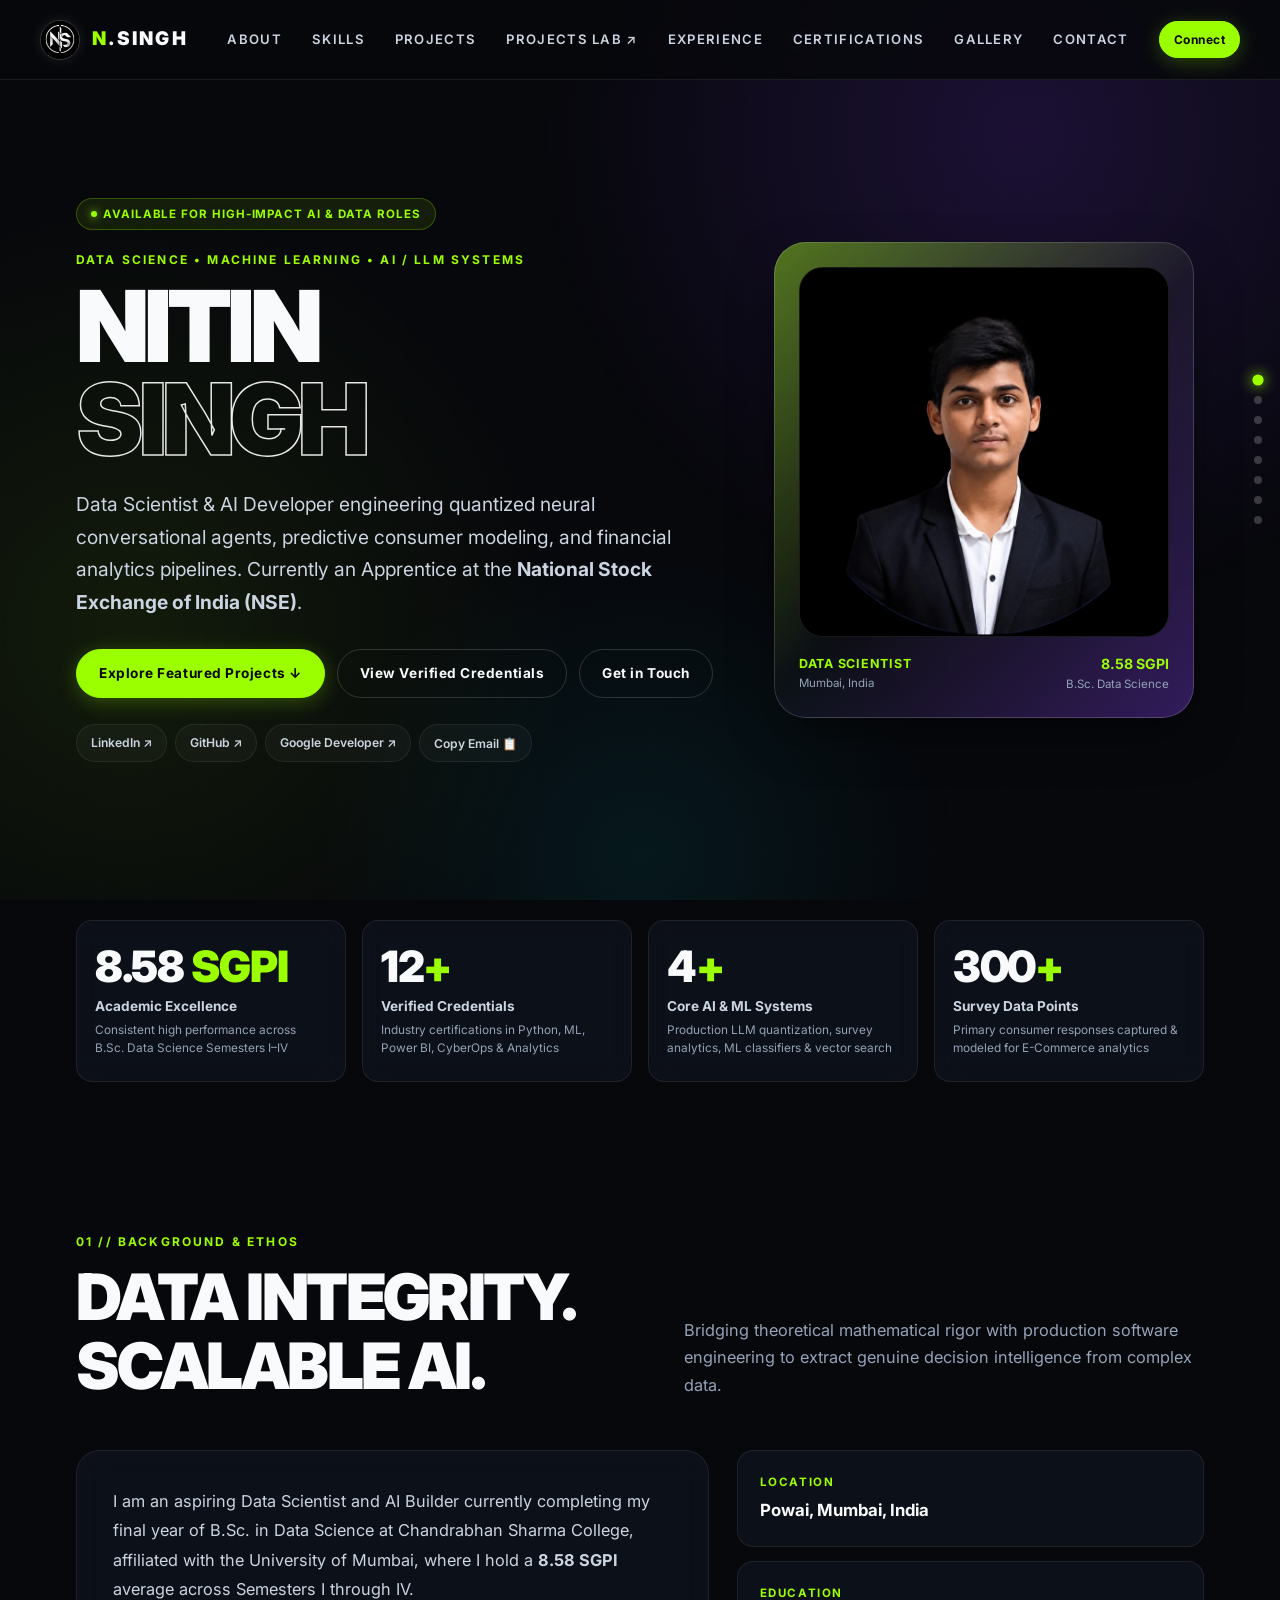
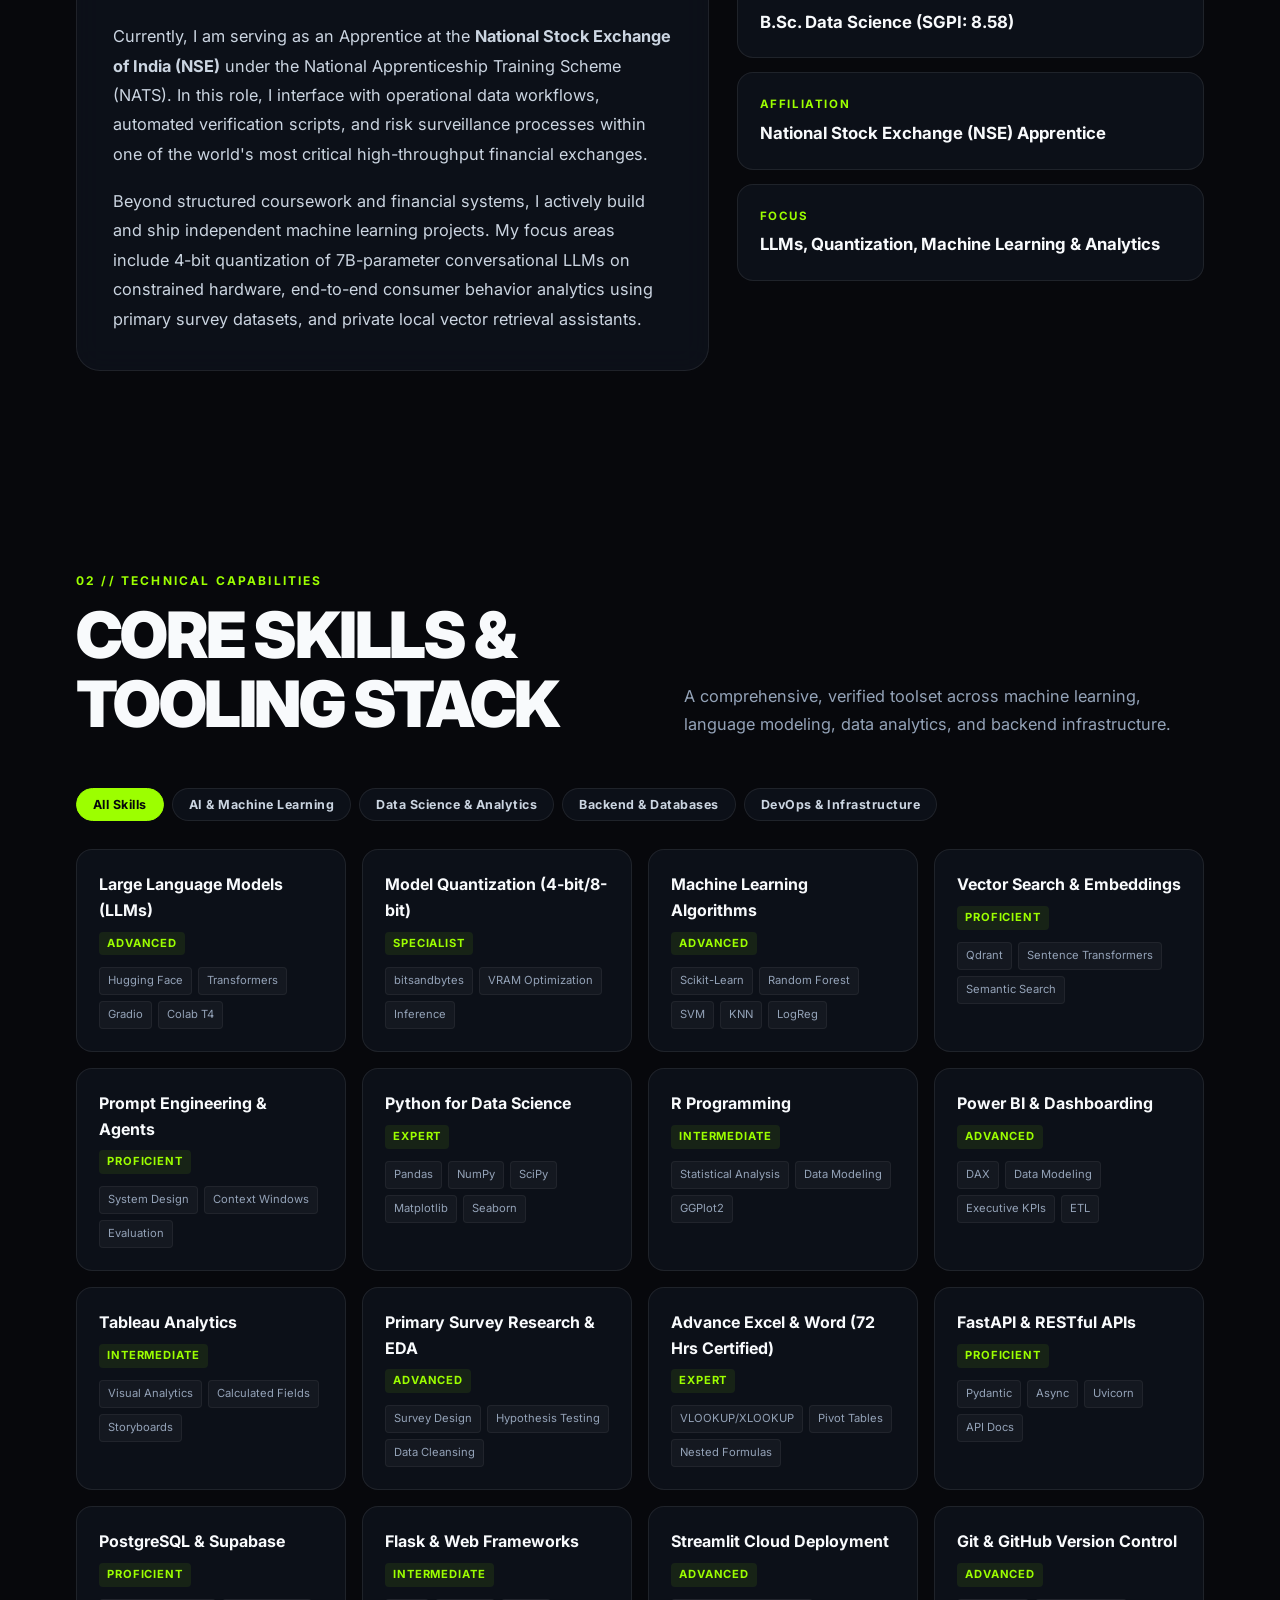
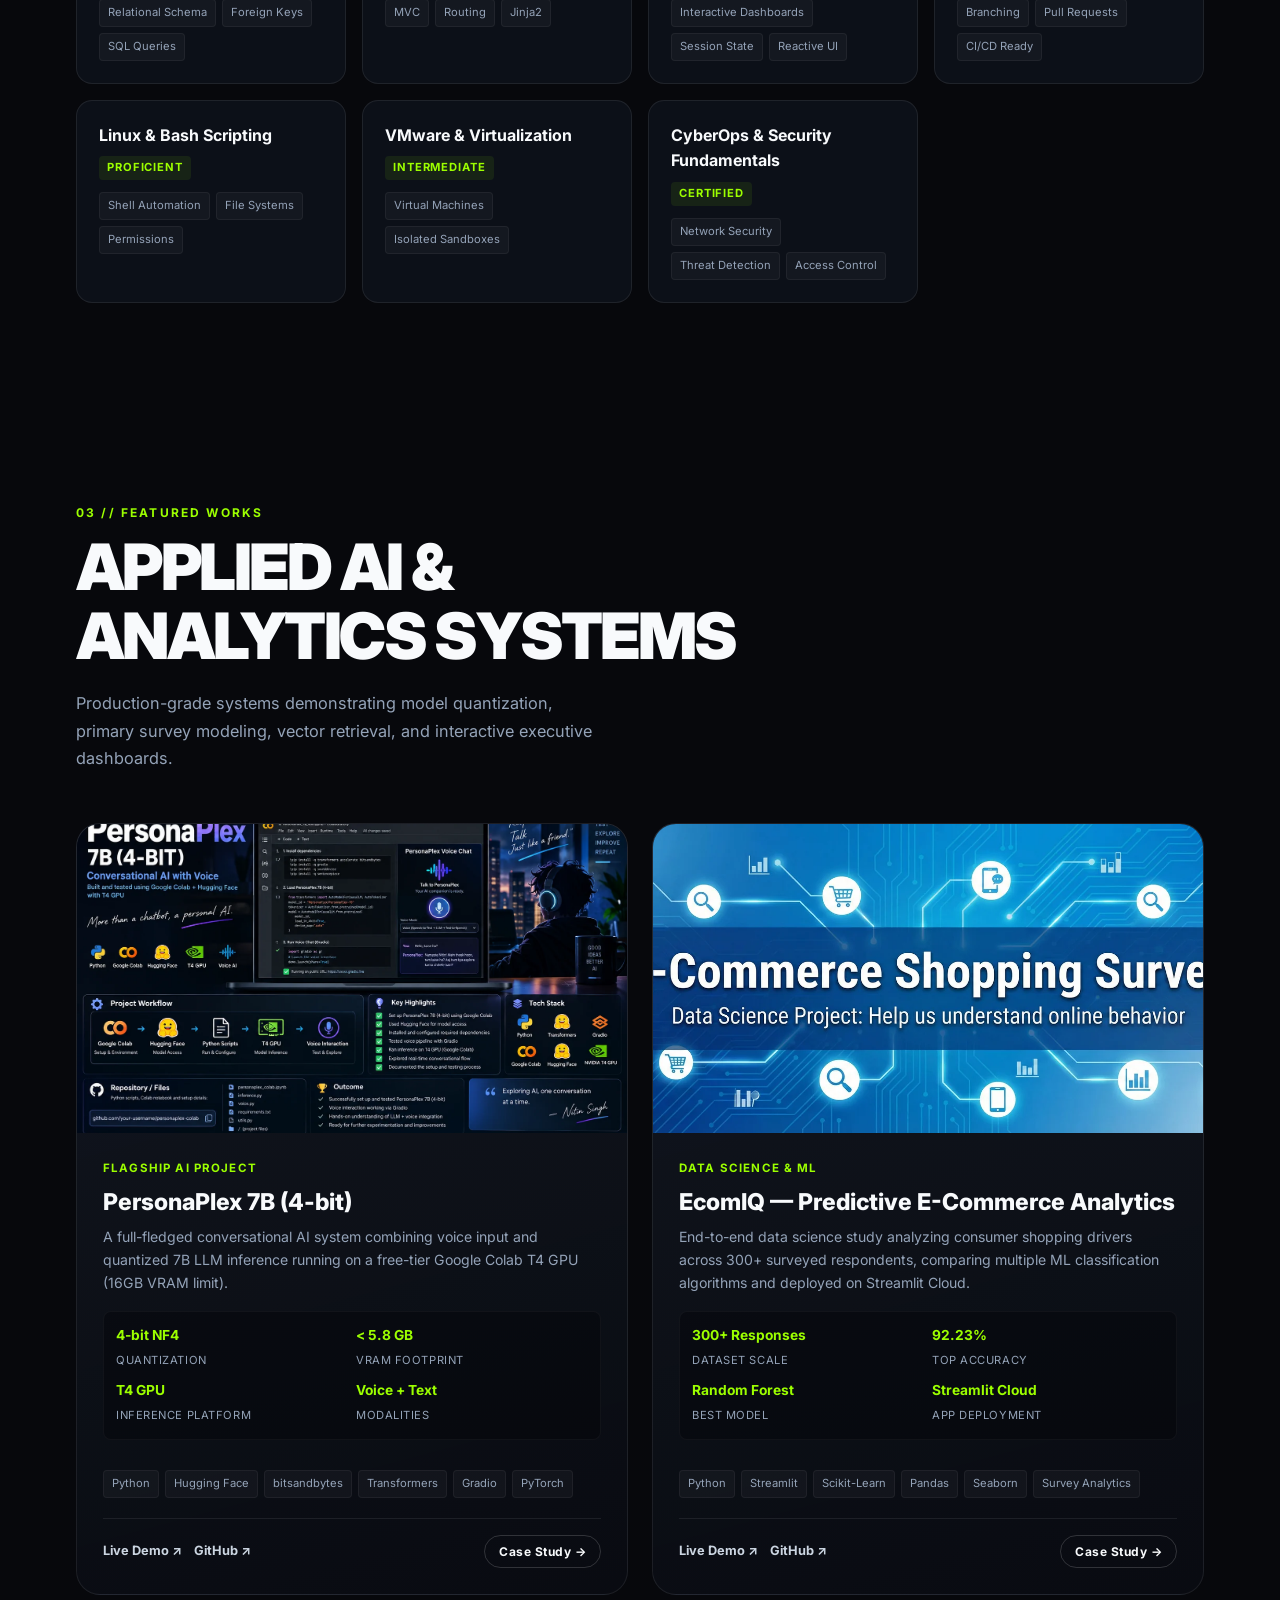
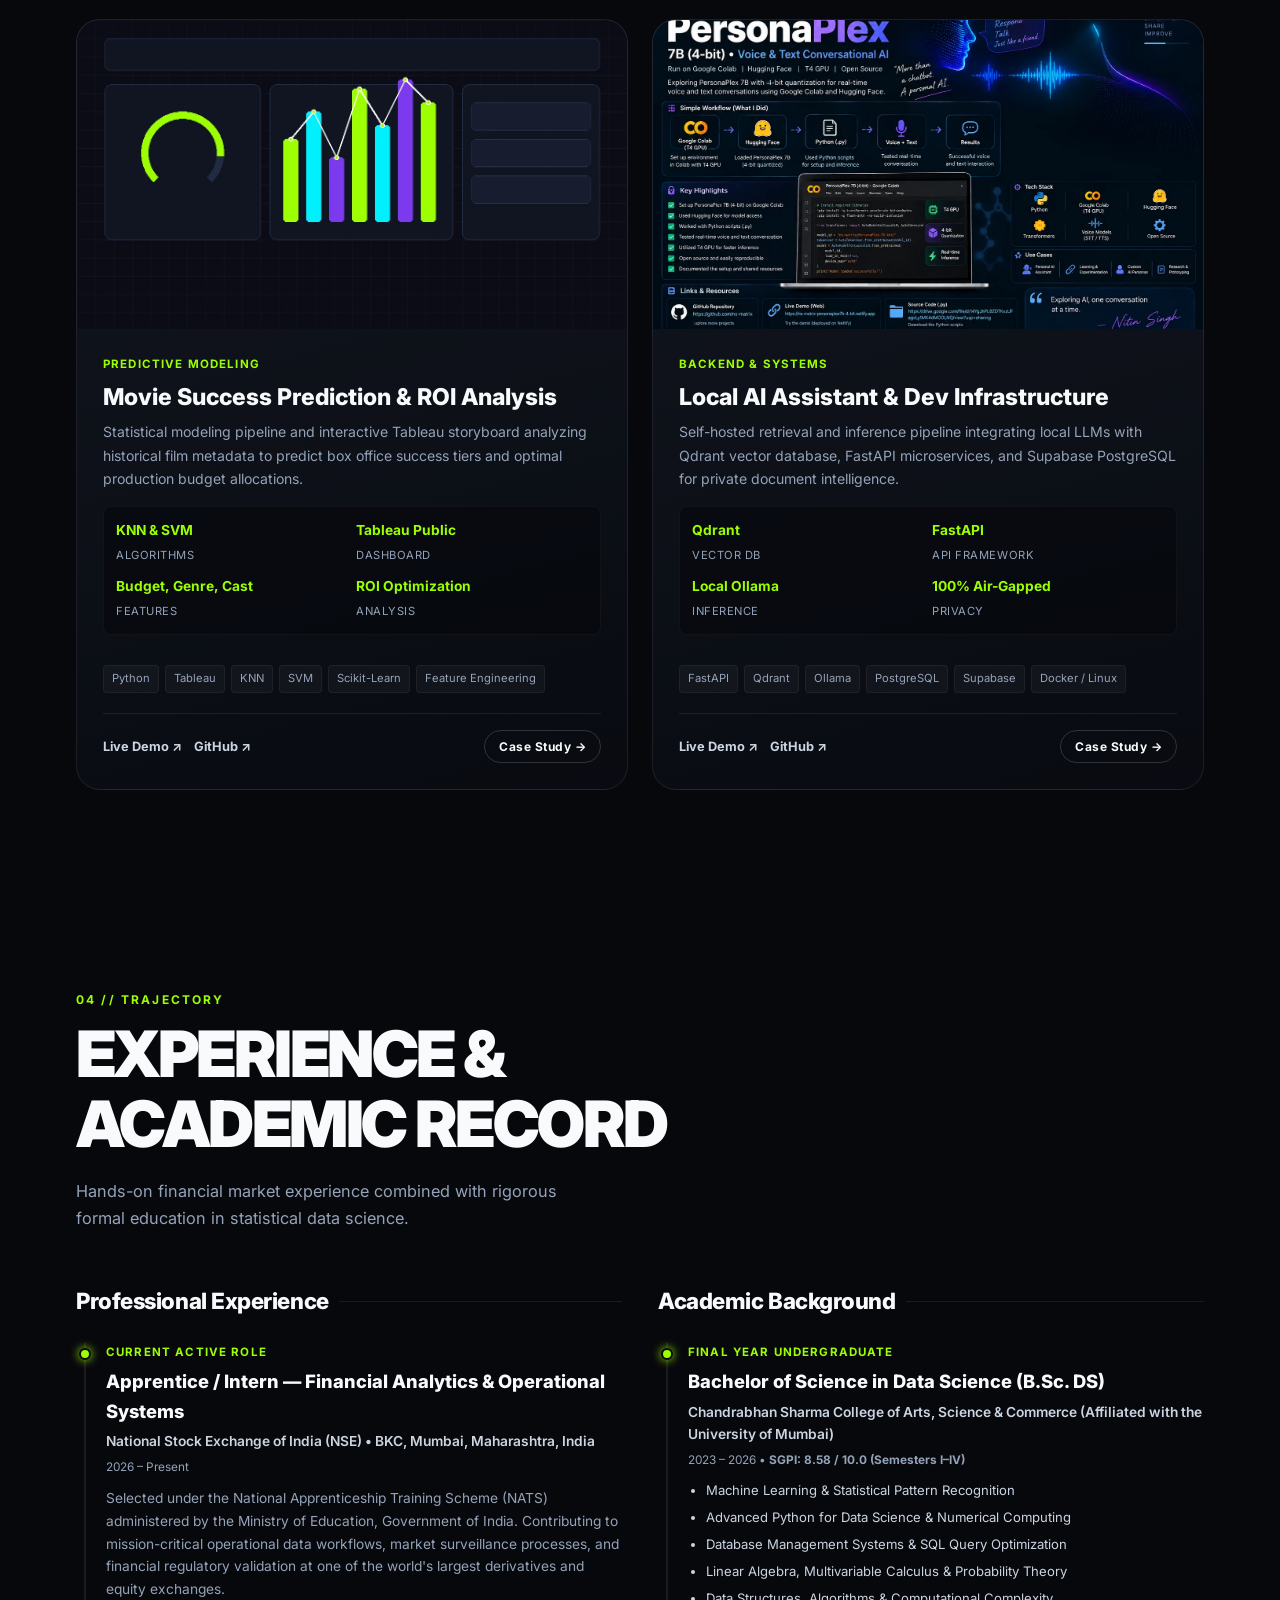
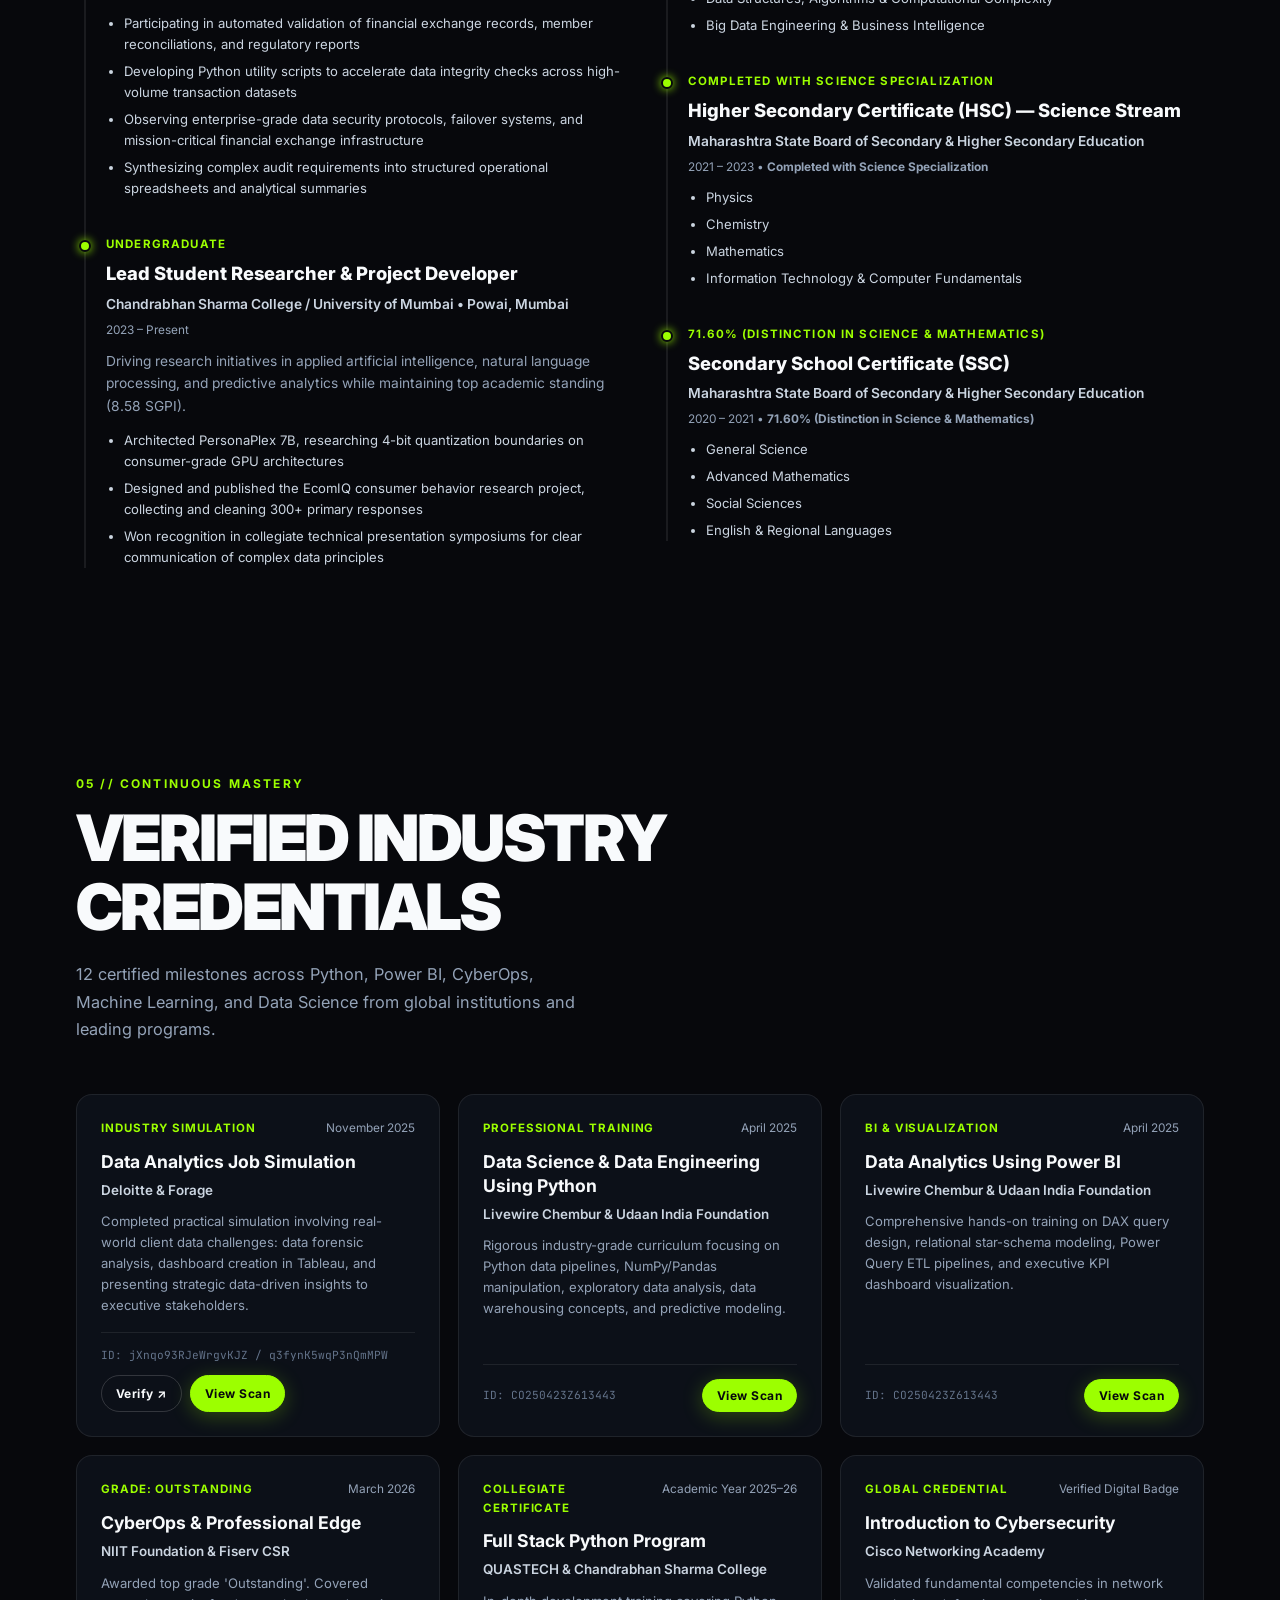
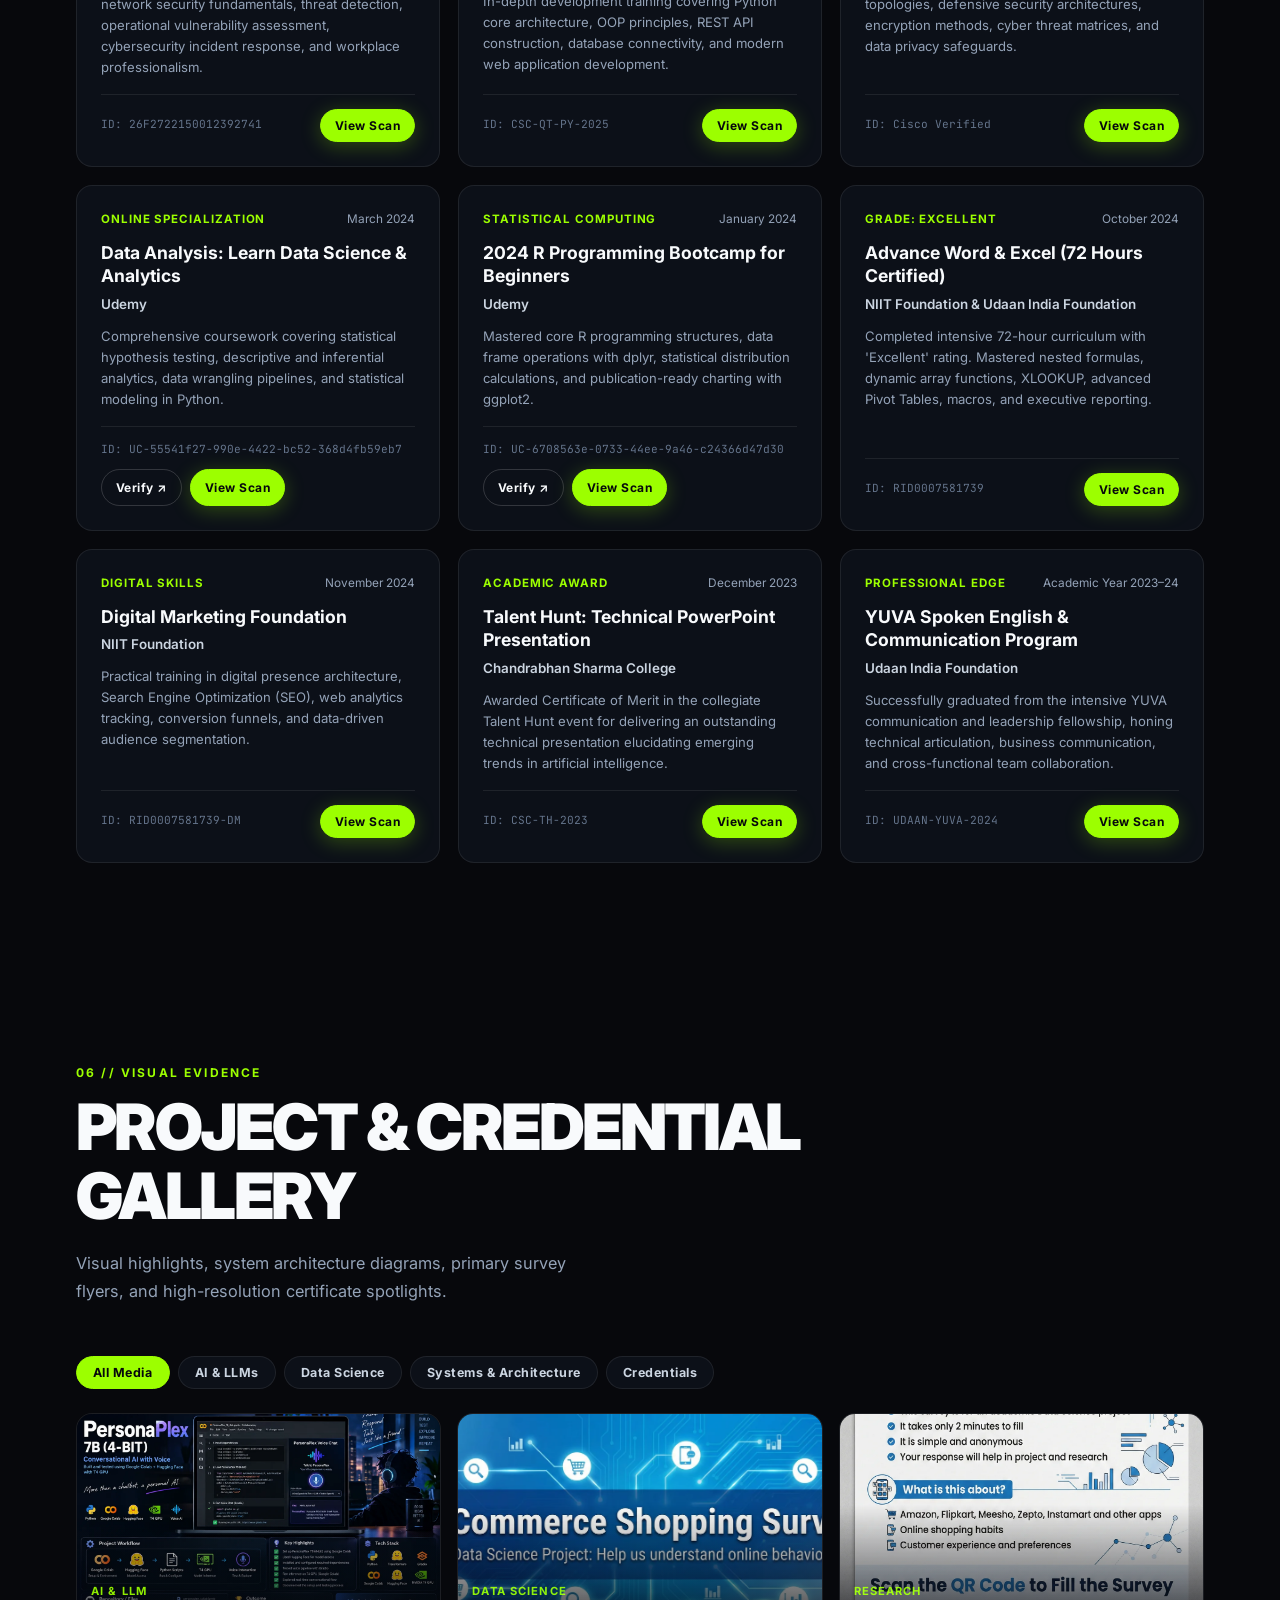
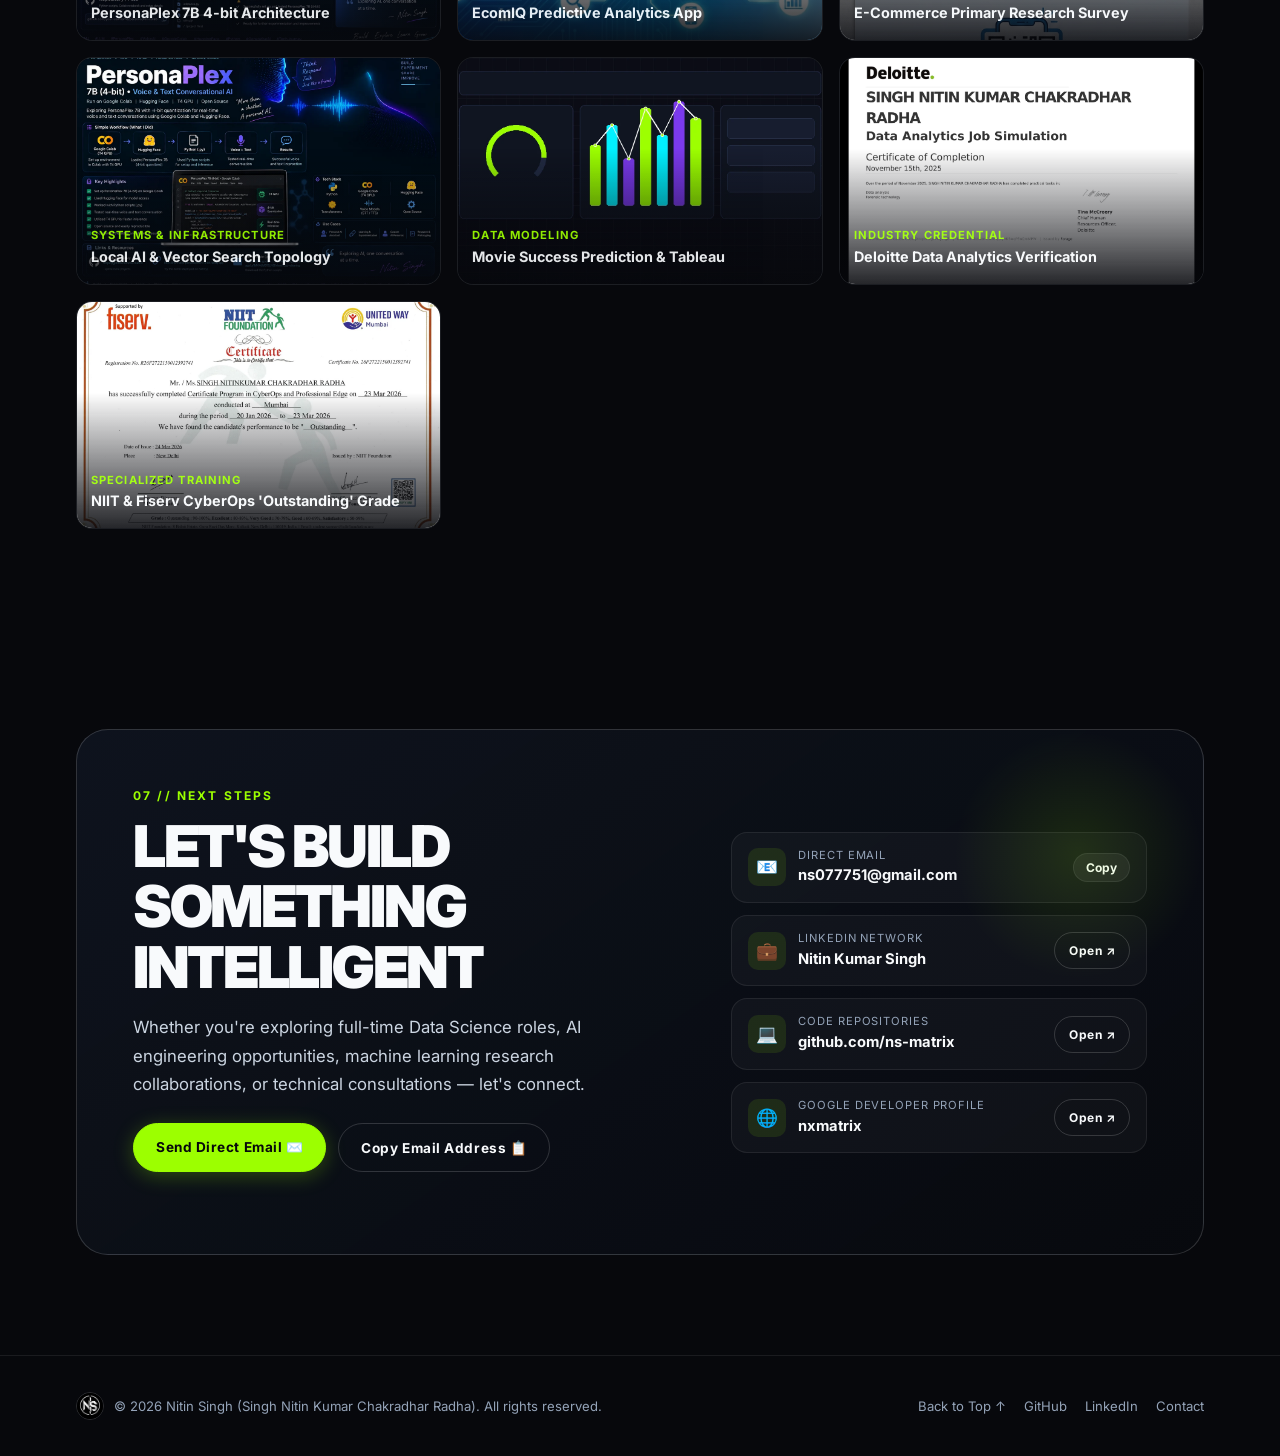
==== commit db314469: "Remove Netlify badges from portfolio homepage" ====
--- a/index.html
+++ b/index.html
@@ -415,49 +415,6 @@
   </main>
 
 
-    <!-- Netlify deploy status badges: one live badge per Netlify project -->
-    <section class="section" id="netlify-status" aria-labelledby="netlify-status-title">
-      <div class="wrap">
-        <div class="section-head">
-          <div>
-            <span class="section-tag">08 // Deployment Health</span>
-            <h2 class="section-title" id="netlify-status-title">Netlify Deployment Status</h2>
-          </div>
-          <p class="section-desc">Live status badges for the Netlify projects. Each badge reports that site's latest deployment and links to its deploy history.</p>
-        </div>
-        <div style="display:grid;grid-template-columns:repeat(auto-fit,minmax(230px,1fr));gap:16px">
-          <div style="border:1px solid var(--line);border-radius:14px;padding:18px;background:var(--surface,rgba(255,255,255,.02));min-width:0">
-            <strong style="display:block;margin-bottom:12px;overflow-wrap:anywhere">nx-matrix-portfolio</strong>
-            <a href="https://app.netlify.com/projects/nx-matrix-portfolio/deploys" target="_blank" rel="noopener noreferrer" aria-label="View nx-matrix-portfolio deploy history">
-              <img src="https://api.netlify.com/api/v1/badges/fc94b54e-3875-460f-92f1-f2af51518166/deploy-status" alt="nx-matrix-portfolio Netlify deployment status" loading="lazy" style="max-width:100%;height:auto;min-height:20px">
-            </a>
-            <p style="margin:12px 0 0"><a href="https://app.netlify.com/projects/nx-matrix-portfolio/deploys" target="_blank" rel="noopener noreferrer">View deploy history ↗</a></p>
-          </div>
-          <div style="border:1px solid var(--line);border-radius:14px;padding:18px;background:var(--surface,rgba(255,255,255,.02));min-width:0">
-            <strong style="display:block;margin-bottom:12px;overflow-wrap:anywhere">zippy-phoenix-855a19</strong>
-            <a href="https://app.netlify.com/projects/zippy-phoenix-855a19/deploys" target="_blank" rel="noopener noreferrer" aria-label="View zippy-phoenix-855a19 deploy history">
-              <img src="https://api.netlify.com/api/v1/badges/bcf57d96-3fb9-43ba-b542-9d6cbef3203d/deploy-status" alt="zippy-phoenix-855a19 Netlify deployment status" loading="lazy" style="max-width:100%;height:auto;min-height:20px">
-            </a>
-            <p style="margin:12px 0 0"><a href="https://app.netlify.com/projects/zippy-phoenix-855a19/deploys" target="_blank" rel="noopener noreferrer">View deploy history ↗</a></p>
-          </div>
-          <div style="border:1px solid var(--line);border-radius:14px;padding:18px;background:var(--surface,rgba(255,255,255,.02));min-width:0">
-            <strong style="display:block;margin-bottom:12px;overflow-wrap:anywhere">ns-matrix-personaplex7b-4-bit</strong>
-            <a href="https://app.netlify.com/projects/ns-matrix-personaplex7b-4-bit/deploys" target="_blank" rel="noopener noreferrer" aria-label="View ns-matrix-personaplex7b-4-bit deploy history">
-              <img src="https://api.netlify.com/api/v1/badges/fb4a2924-6fbd-4ccd-878a-a0d31148d6a1/deploy-status" alt="ns-matrix-personaplex7b-4-bit Netlify deployment status" loading="lazy" style="max-width:100%;height:auto;min-height:20px">
-            </a>
-            <p style="margin:12px 0 0"><a href="https://app.netlify.com/projects/ns-matrix-personaplex7b-4-bit/deploys" target="_blank" rel="noopener noreferrer">View deploy history ↗</a></p>
-          </div>
-          <div style="border:1px solid var(--line);border-radius:14px;padding:18px;background:var(--surface,rgba(255,255,255,.02));min-width:0">
-            <strong style="display:block;margin-bottom:12px;overflow-wrap:anywhere">ns-matrix-project-showcase</strong>
-            <a href="https://app.netlify.com/projects/ns-matrix-project-showcase/deploys" target="_blank" rel="noopener noreferrer" aria-label="View ns-matrix-project-showcase deploy history">
-              <img src="https://api.netlify.com/api/v1/badges/b5b4b234-d01b-4fe5-8115-c00ad06d892f/deploy-status" alt="ns-matrix-project-showcase Netlify deployment status" loading="lazy" style="max-width:100%;height:auto;min-height:20px">
-            </a>
-            <p style="margin:12px 0 0"><a href="https://app.netlify.com/projects/ns-matrix-project-showcase/deploys" target="_blank" rel="noopener noreferrer">View deploy history ↗</a></p>
-          </div>
-        </div>
-      </div>
-    </section>
-
   <!-- Site Footer -->
   <footer class="site-footer">
     <div class="wrap footer-inner">
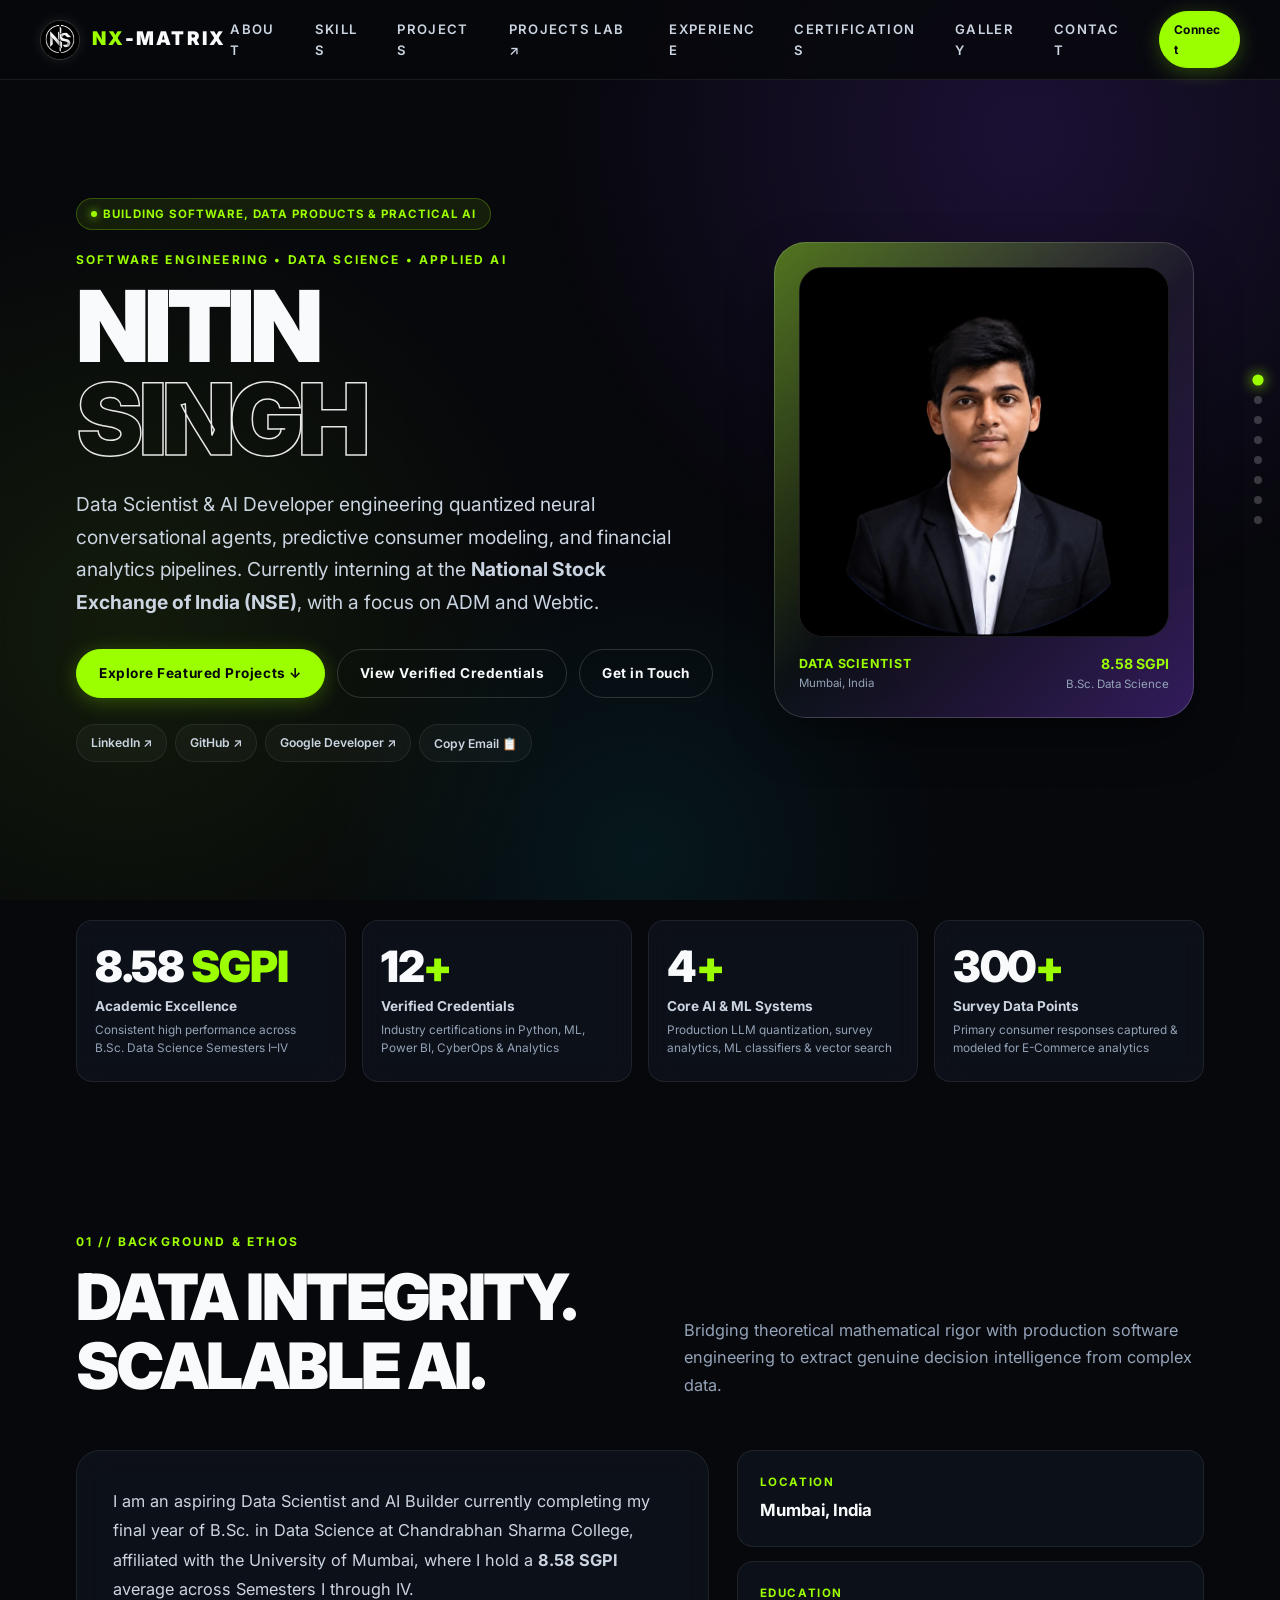
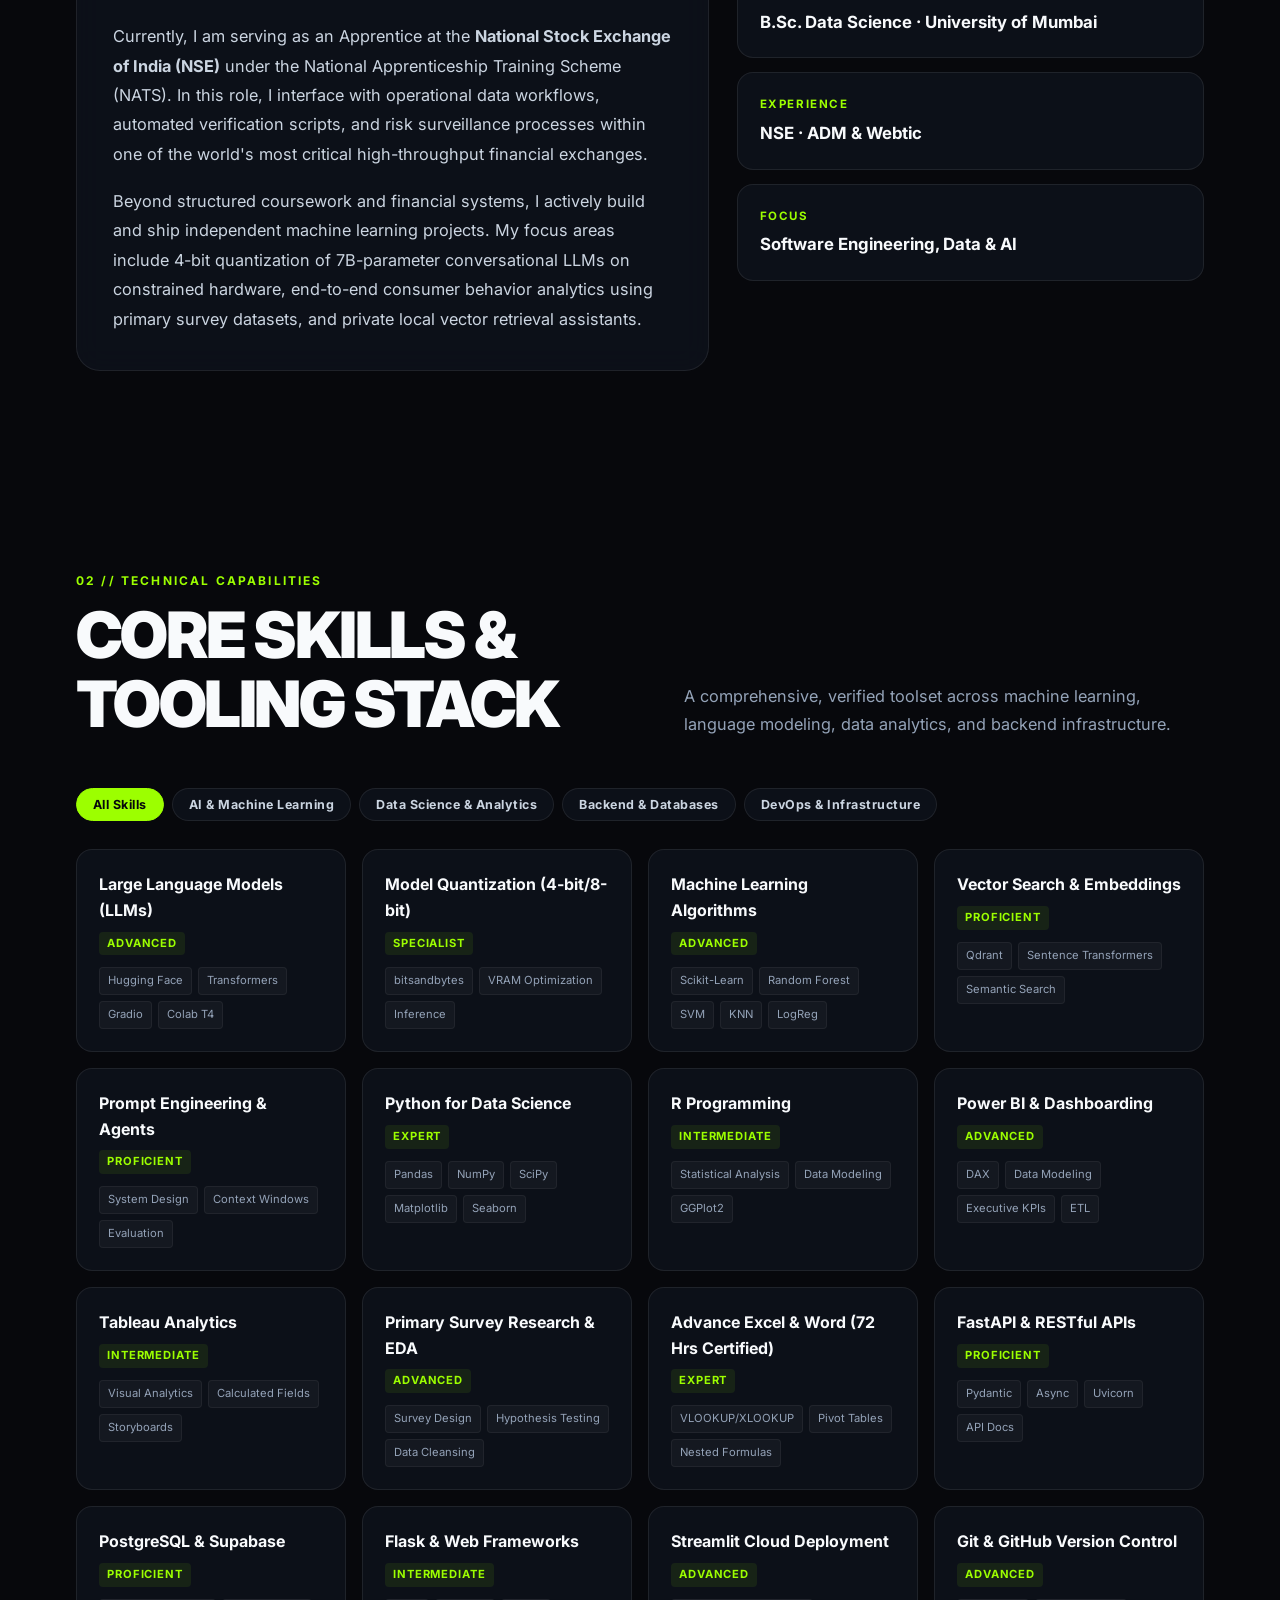
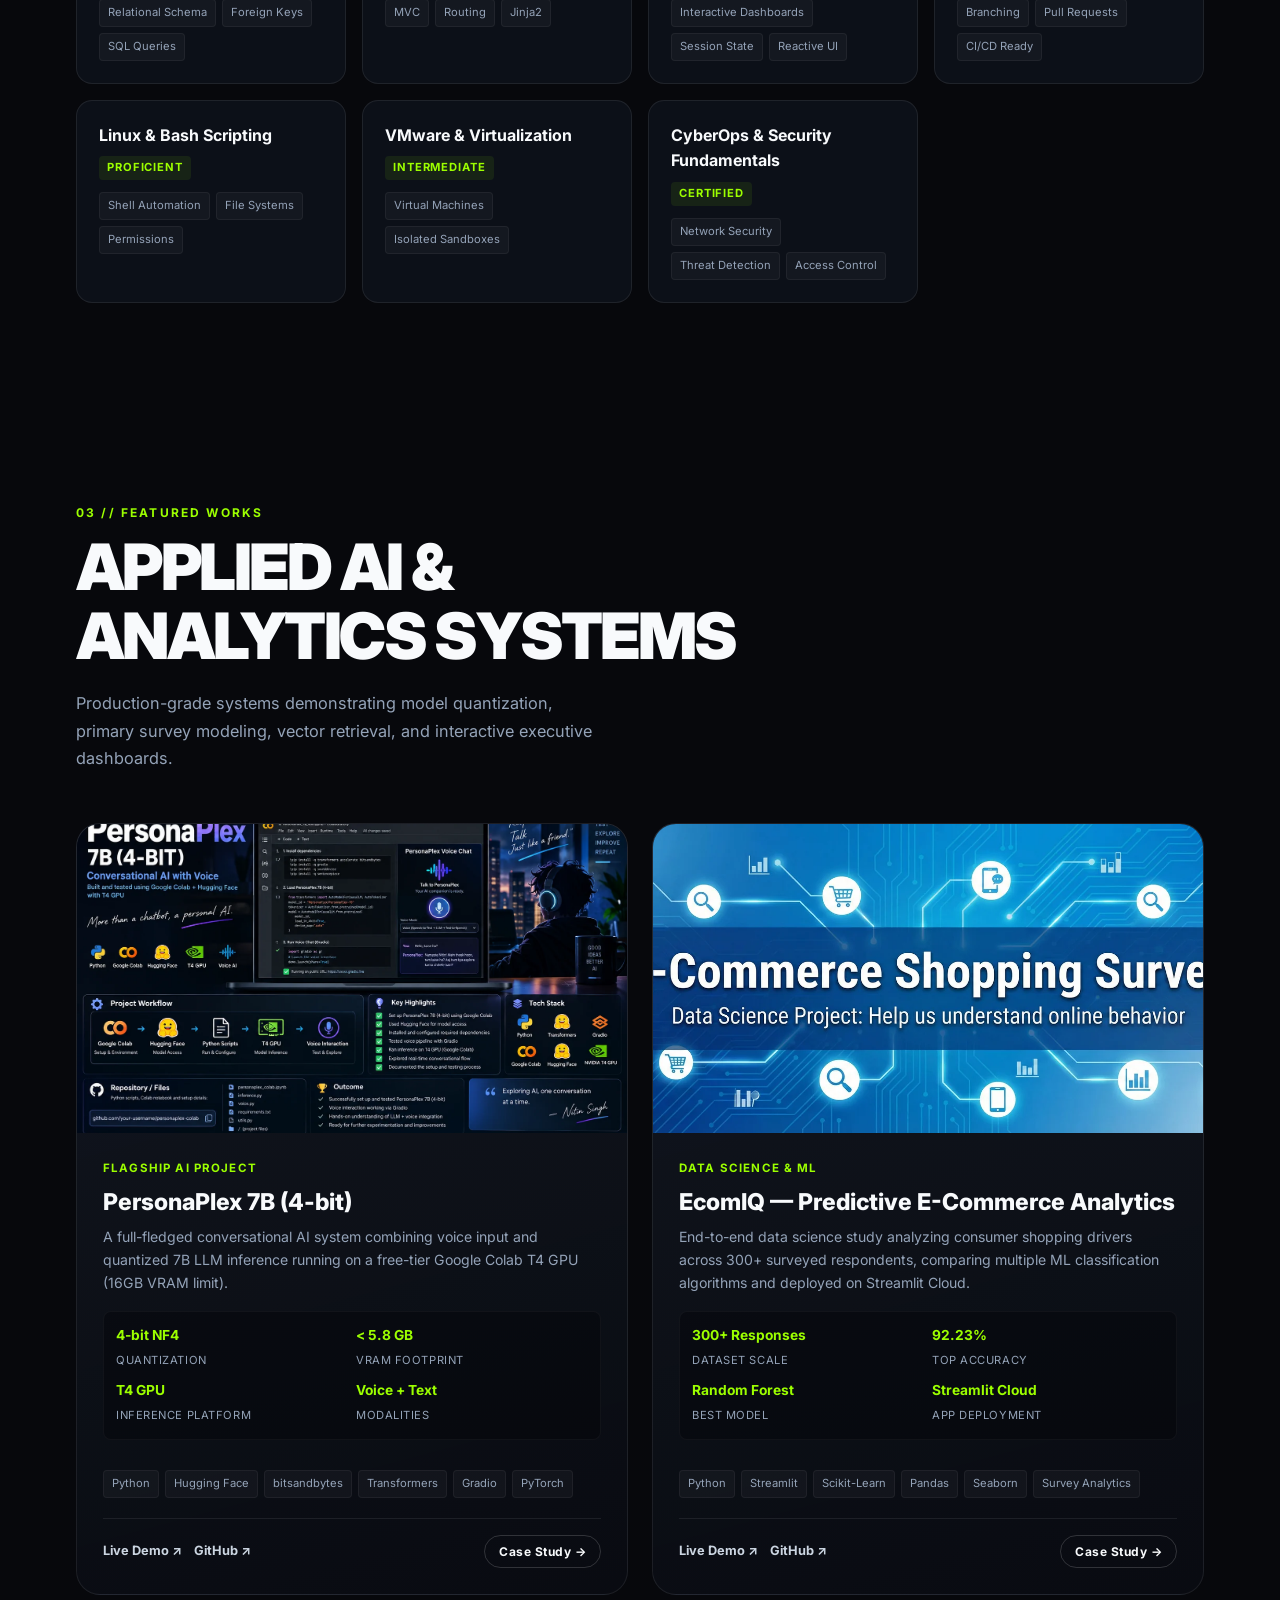
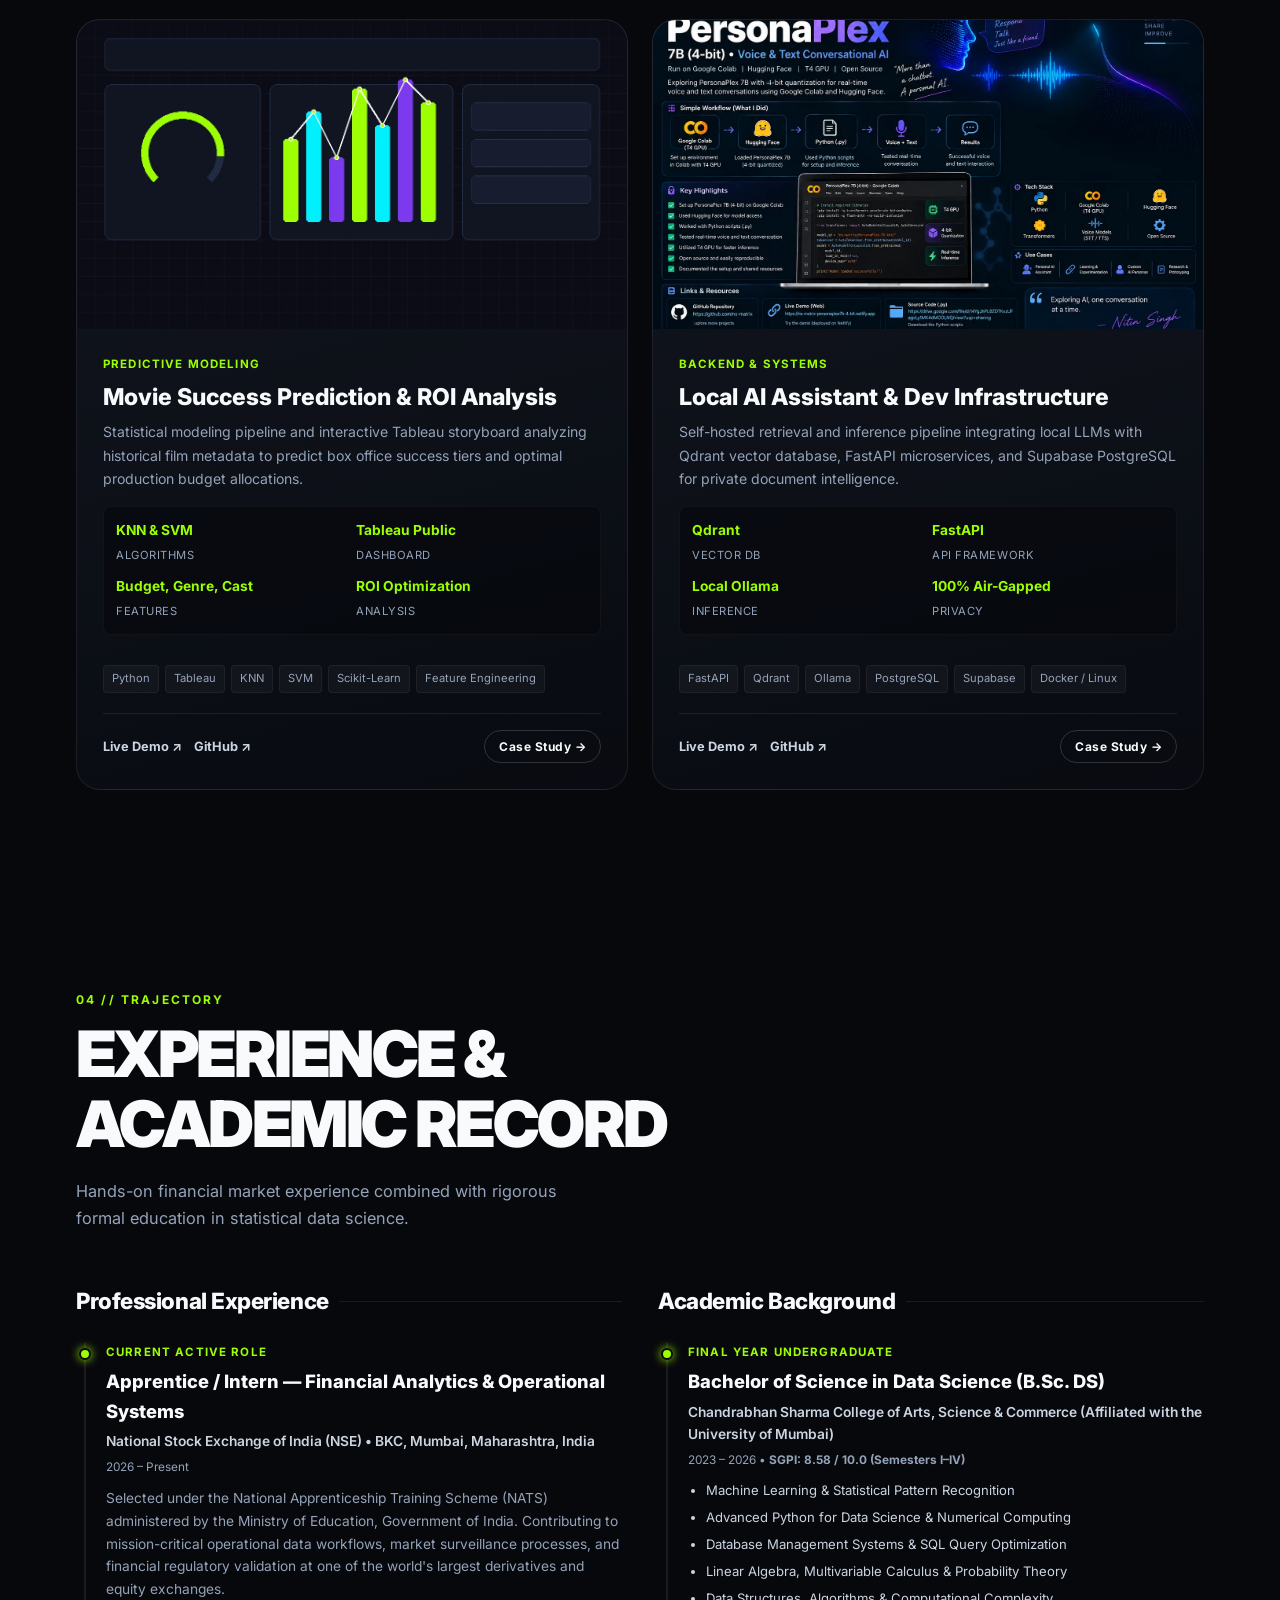
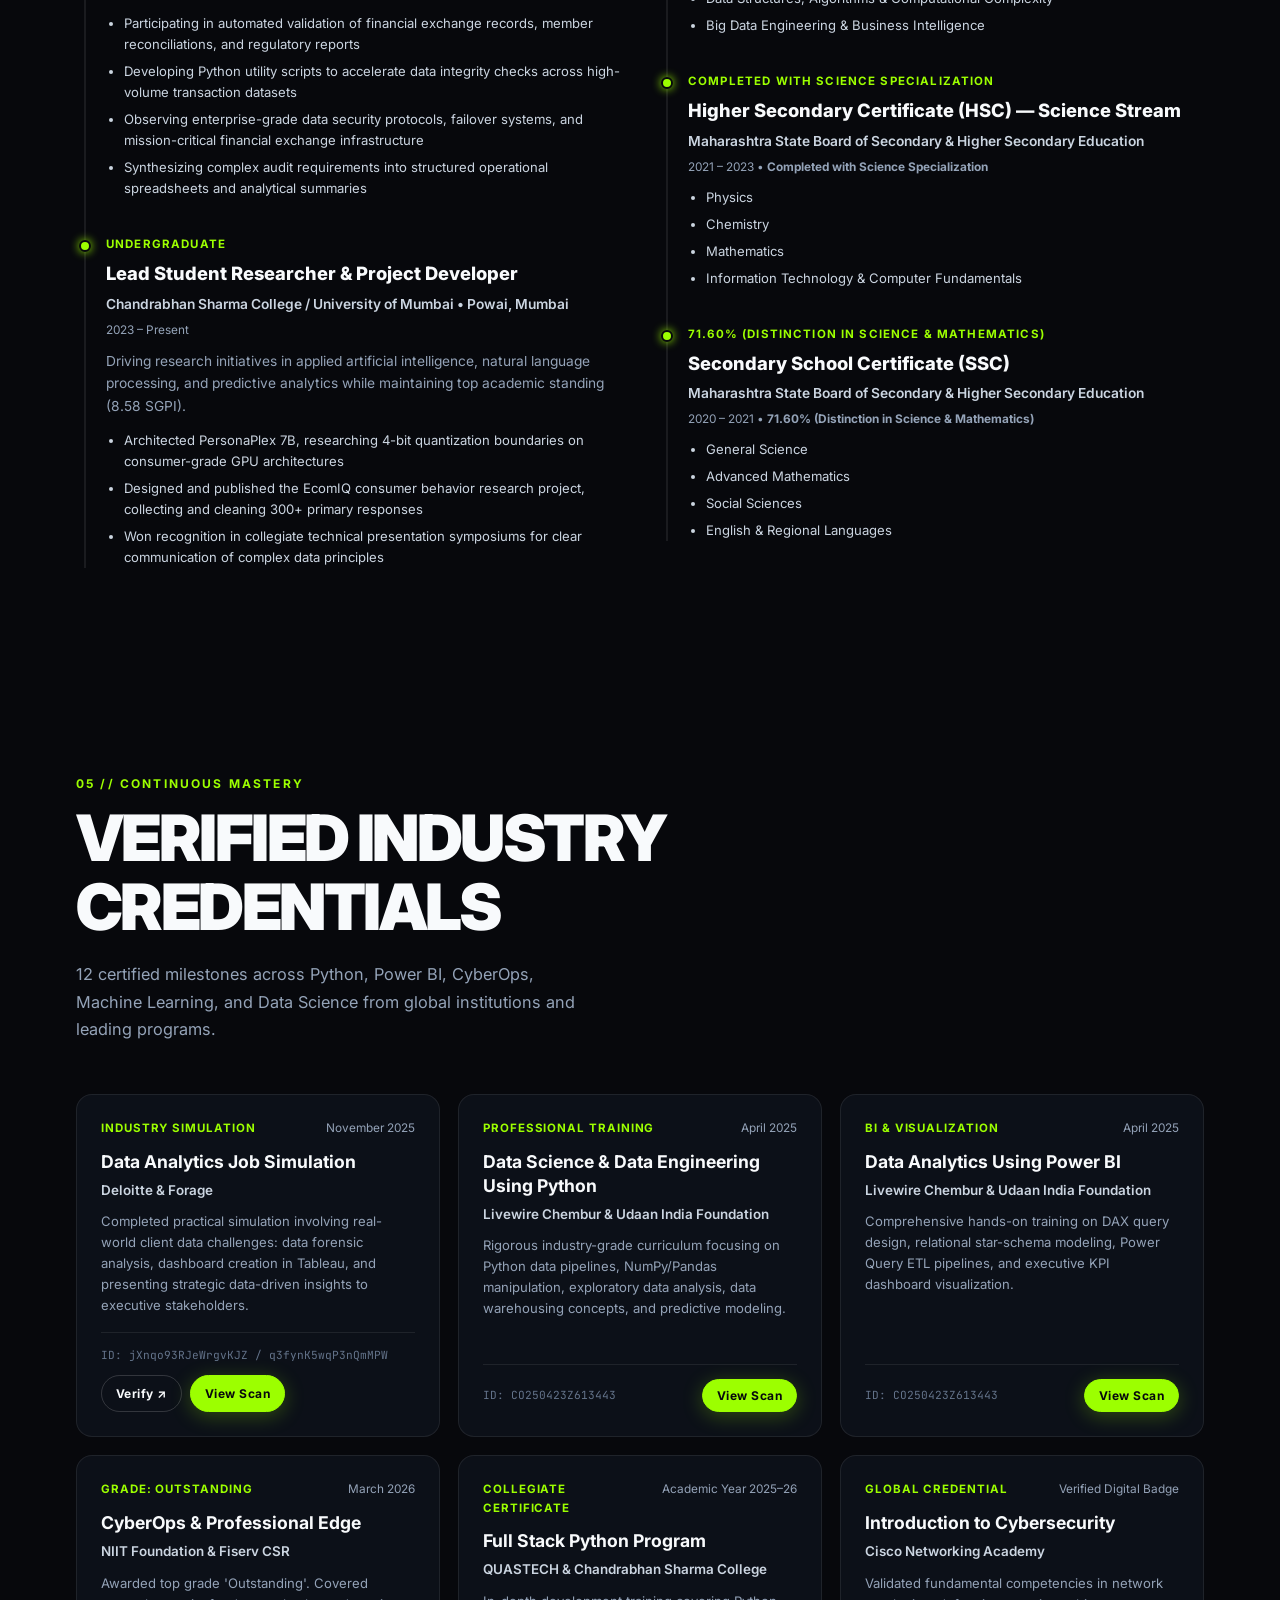
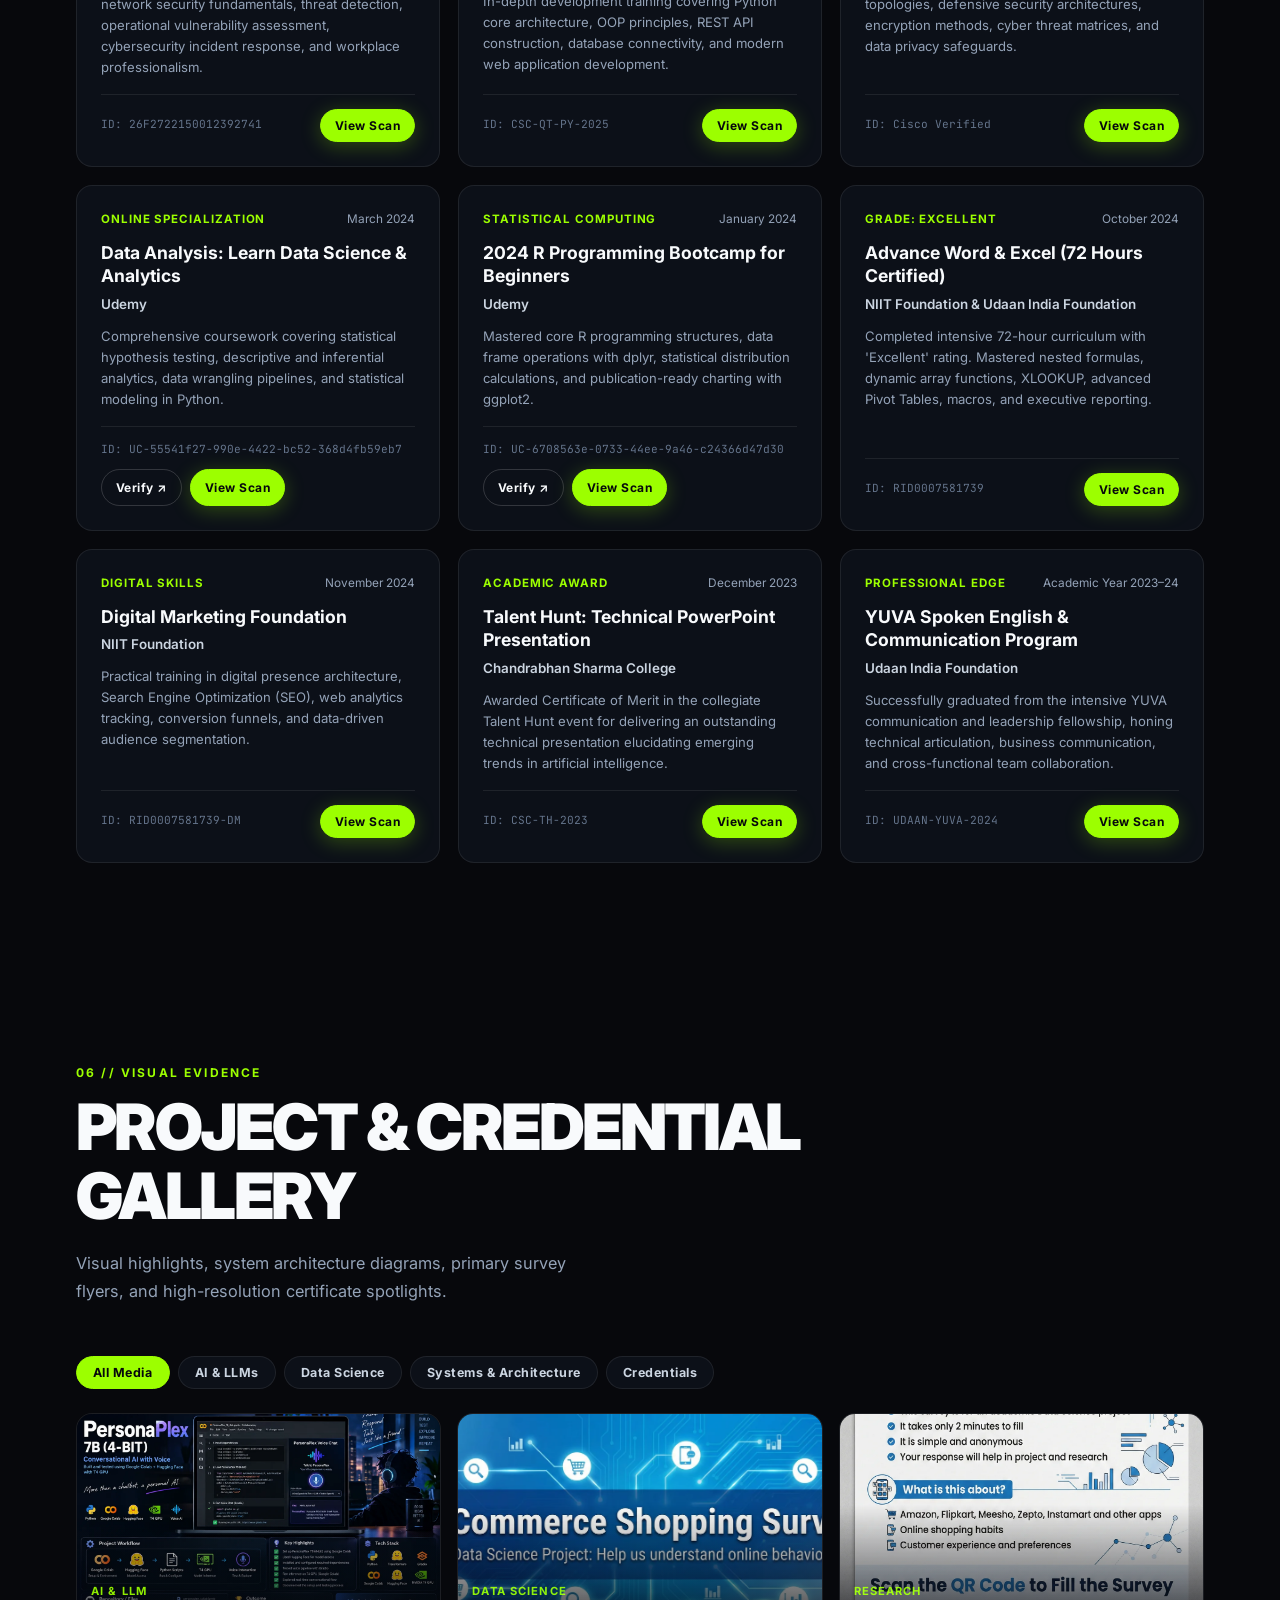
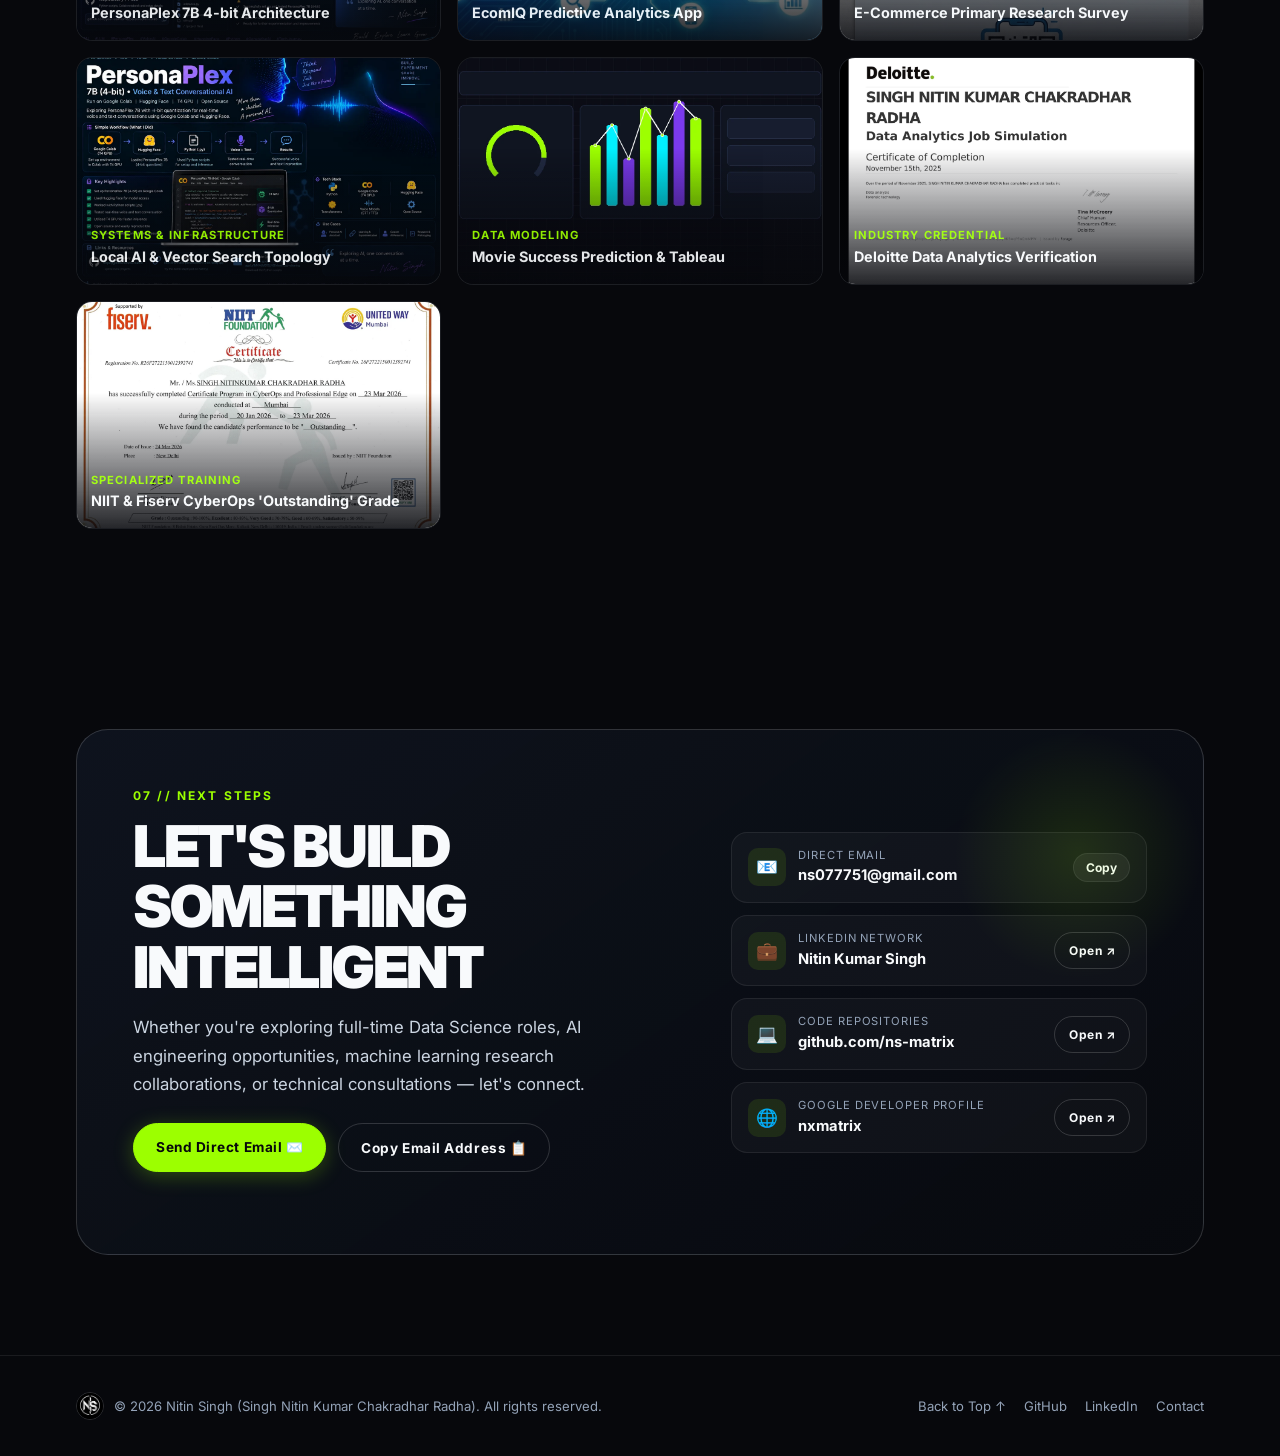
==== commit b9d45512: "Refresh portfolio metadata and hero for NX-Matrix software development brand" ====
--- a/index.html
+++ b/index.html
@@ -3,11 +3,11 @@
 <head>
   <meta charset="UTF-8">
   <meta name="viewport" content="width=device-width, initial-scale=1.0, maximum-scale=5.0">
-  <title>Nitin Singh — Data Scientist & AI / LLM Engineer | Official Portfolio</title>
+  <title>Nitin Singh — Software Developer, Data Science & AI | NX-Matrix</title>
   
   <!-- Primary Meta Tags -->
-  <meta name="title" content="Nitin Singh — Data Scientist & AI / LLM Engineer | Official Portfolio">
-  <meta name="description" content="Portfolio of Nitin Singh — Data Scientist, AI/LLM Engineer, and Financial Analytics Apprentice at the National Stock Exchange of India (NSE). Explore real-world ML projects, quantized LLMs, and verified credentials.">
+  <meta name="title" content="Nitin Singh — Software Developer, Data Science & AI | NX-Matrix">
+  <meta name="description" content="Nitin Singh — Software Developer, B.Sc. Data Science student, and NX-Matrix builder. Explore software projects, predictive analytics, AI experiments, and technical skills.">
   <meta name="author" content="Nitin Singh">
   <meta name="robots" content="index, follow">
   <meta name="theme-color" content="#07080c">
@@ -15,15 +15,15 @@
   <!-- Open Graph / Facebook -->
   <meta property="og:type" content="website">
   <meta property="og:url" content="https://nitinsingh.dev">
-  <meta property="og:title" content="Nitin Singh — Data Scientist & AI / LLM Engineer">
-  <meta property="og:description" content="Official personal portfolio of Nitin Singh. Featuring PersonaPlex 7B, EcomIQ predictive analytics, financial systems at NSE, and 12+ verified technical credentials.">
+  <meta property="og:title" content="Nitin Singh — Software Developer, Data Science & AI">
+  <meta property="og:description" content="Explore Nitin Singh’s work across software development, data science, predictive analytics, and practical AI under NX-Matrix.">
   <meta property="og:image" content="assets/icons/logo.png">
 
   <!-- Twitter Card -->
   <meta property="twitter:card" content="summary_large_image">
   <meta property="twitter:url" content="https://nitinsingh.dev">
-  <meta property="twitter:title" content="Nitin Singh — Data Scientist & AI / LLM Engineer">
-  <meta property="twitter:description" content="Official personal portfolio of Nitin Singh. Featuring PersonaPlex 7B, EcomIQ predictive analytics, financial systems at NSE, and 12+ verified technical credentials.">
+  <meta property="twitter:title" content="Nitin Singh — Software Developer, Data Science & AI">
+  <meta property="twitter:description" content="Explore Nitin Singh’s work across software development, data science, predictive analytics, and practical AI under NX-Matrix.">
   <meta property="twitter:image" content="assets/icons/logo.png">
 
   <!-- Favicons & Touch Icons (New Metallic NS Monogram Logo) -->
@@ -45,7 +45,7 @@
     "@type": "Person",
     "name": "Nitin Singh",
     "alternateName": "Singh Nitin Kumar Chakradhar Radha",
-    "jobTitle": "Data Scientist & AI / LLM Engineer",
+    "jobTitle": "Software Developer · Data Science · AI",
     "worksFor": {
       "@type": "Organization",
       "name": "National Stock Exchange of India (NSE)"
@@ -75,9 +75,9 @@
 
   <!-- Header & Navigation -->
   <header class="site-header">
-    <a href="#home" class="logo" aria-label="Nitin Singh Portfolio Home">
+    <a href="#home" class="logo" aria-label="NX-Matrix Portfolio Home">
       <img src="assets/icons/logo.webp" alt="Nitin Singh Logo" class="logo-img" width="40" height="40">
-      <span class="logo-text"><span>N</span>.SINGH</span>
+      <span class="logo-text"><span>NX</span>-MATRIX</span>
     </a>
 
     <!-- Desktop Navigation -->
@@ -135,16 +135,16 @@
           <div class="hero-badge-wrap">
             <span class="pill-badge">
               <span class="indicator-dot"></span>
-              Available for High-Impact AI & Data Roles
+              Building software, data products & practical AI
             </span>
           </div>
-          <p class="section-tag">Data Science • Machine Learning • AI / LLM Systems</p>
+          <p class="section-tag">Software Engineering • Data Science • Applied AI</p>
           <h1 class="hero-title">
             Nitin<br>
             <span class="hollow">Singh</span>
           </h1>
           <p class="hero-lead">
-            Data Scientist & AI Developer engineering quantized neural conversational agents, predictive consumer modeling, and financial analytics pipelines. Currently an Apprentice at the <strong>National Stock Exchange of India (NSE)</strong>.
+            Data Scientist & AI Developer engineering quantized neural conversational agents, predictive consumer modeling, and financial analytics pipelines. Currently interning at the <strong>National Stock Exchange of India (NSE)</strong>, with a focus on ADM and Webtic.
           </p>
           <div class="hero-actions">
             <a href="#projects" class="btn btn-primary">Explore Featured Projects ↓</a>
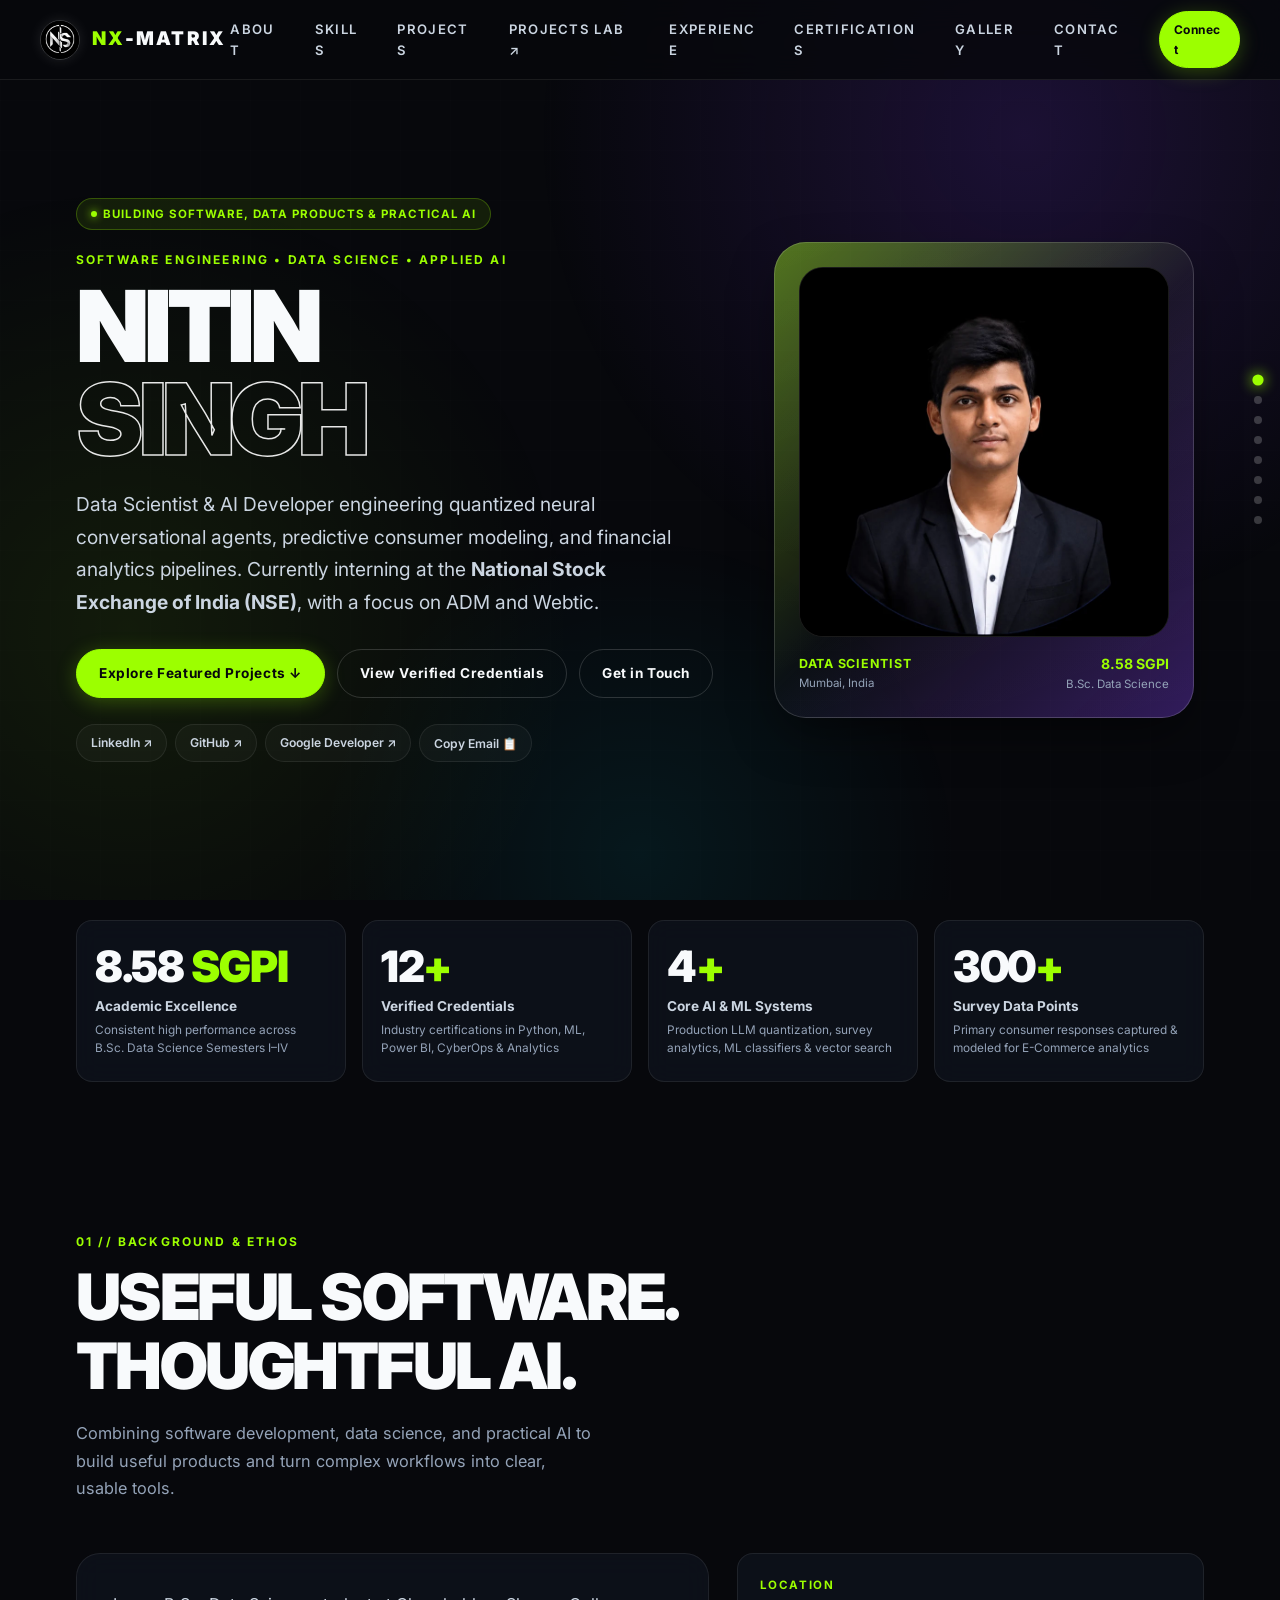
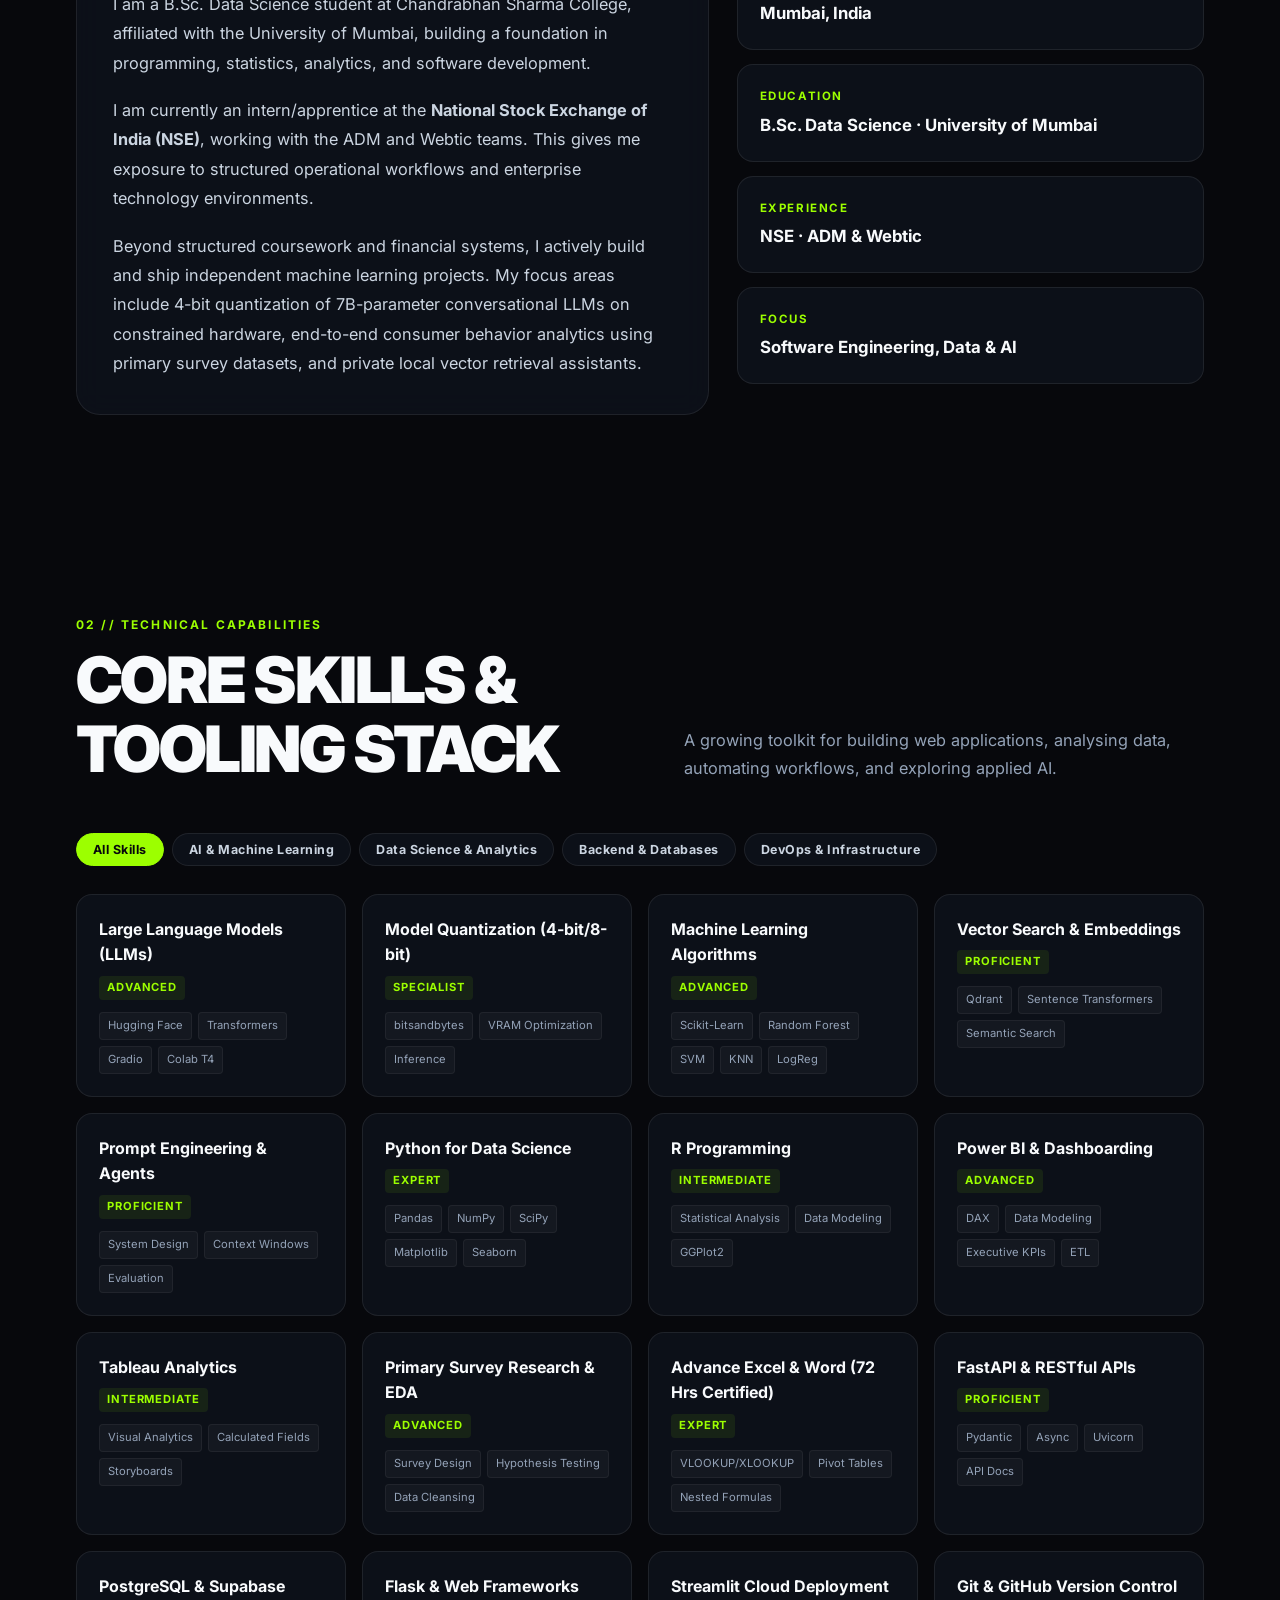
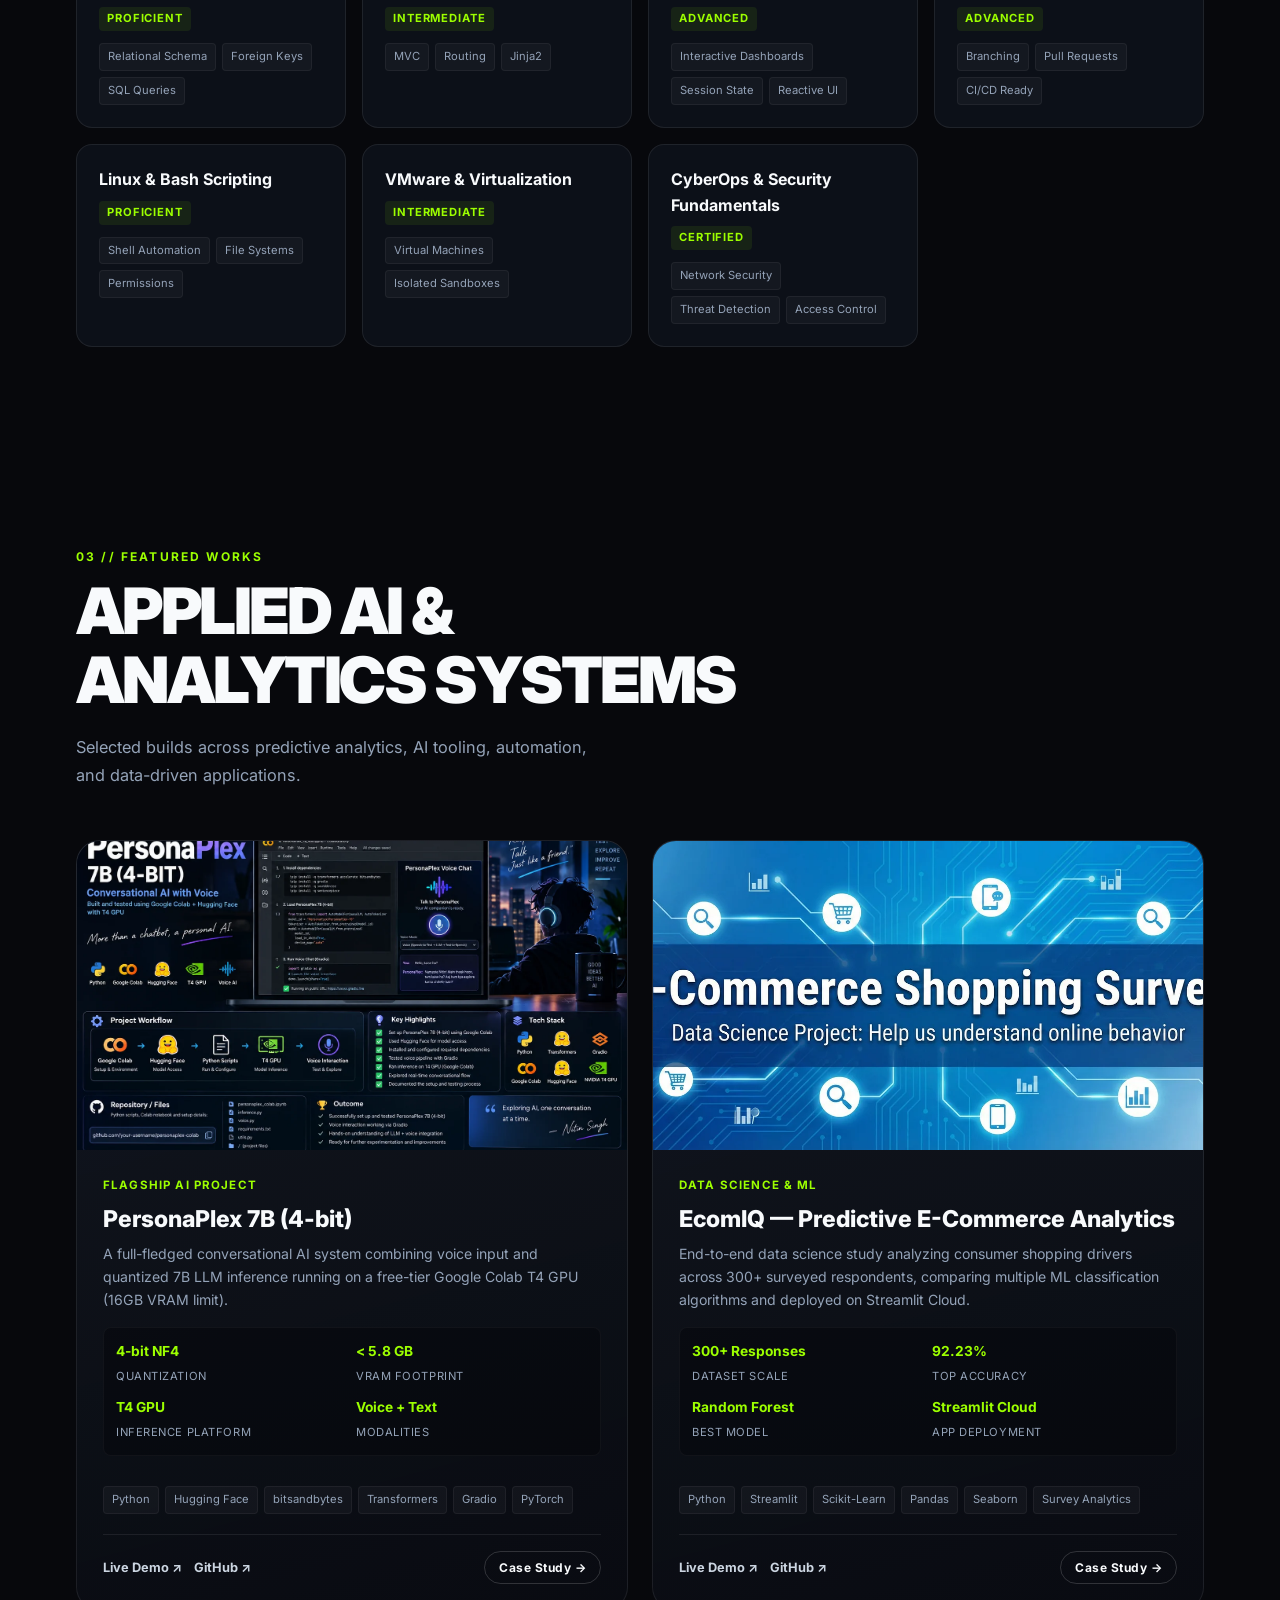
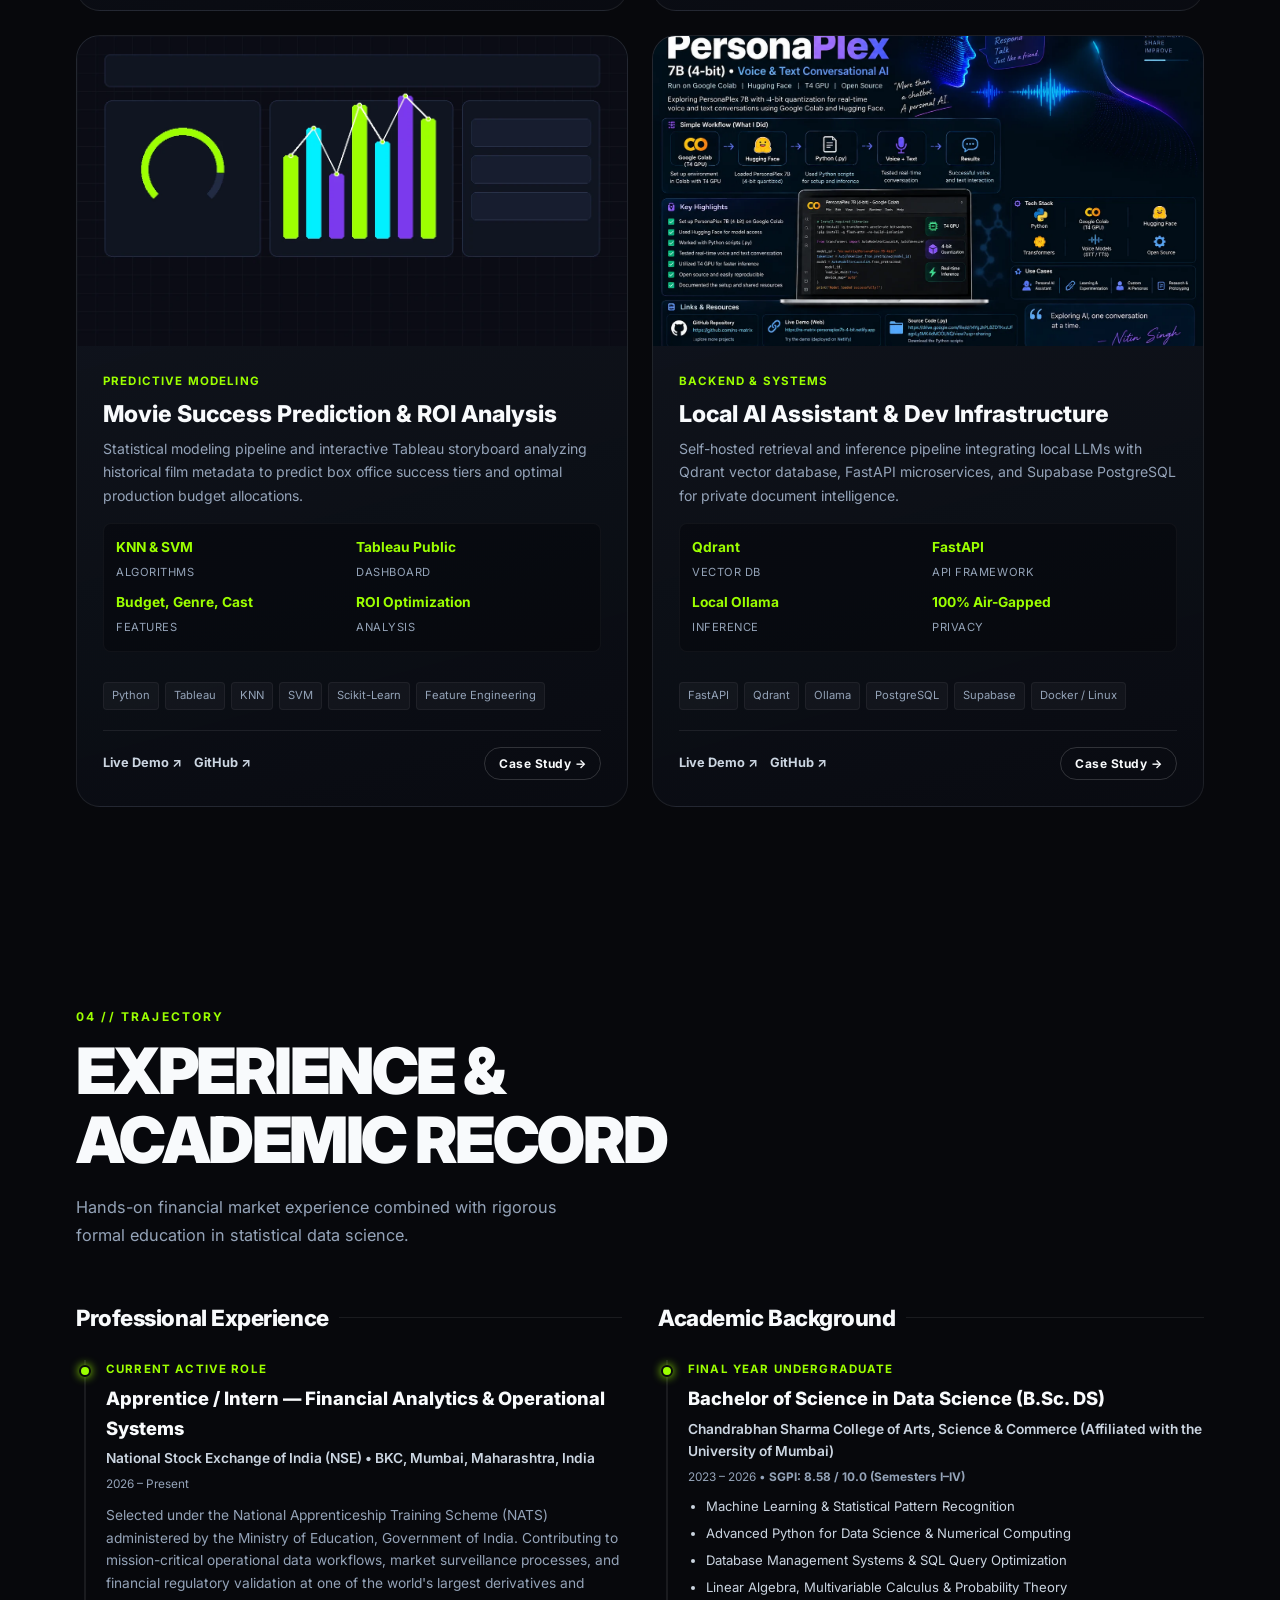
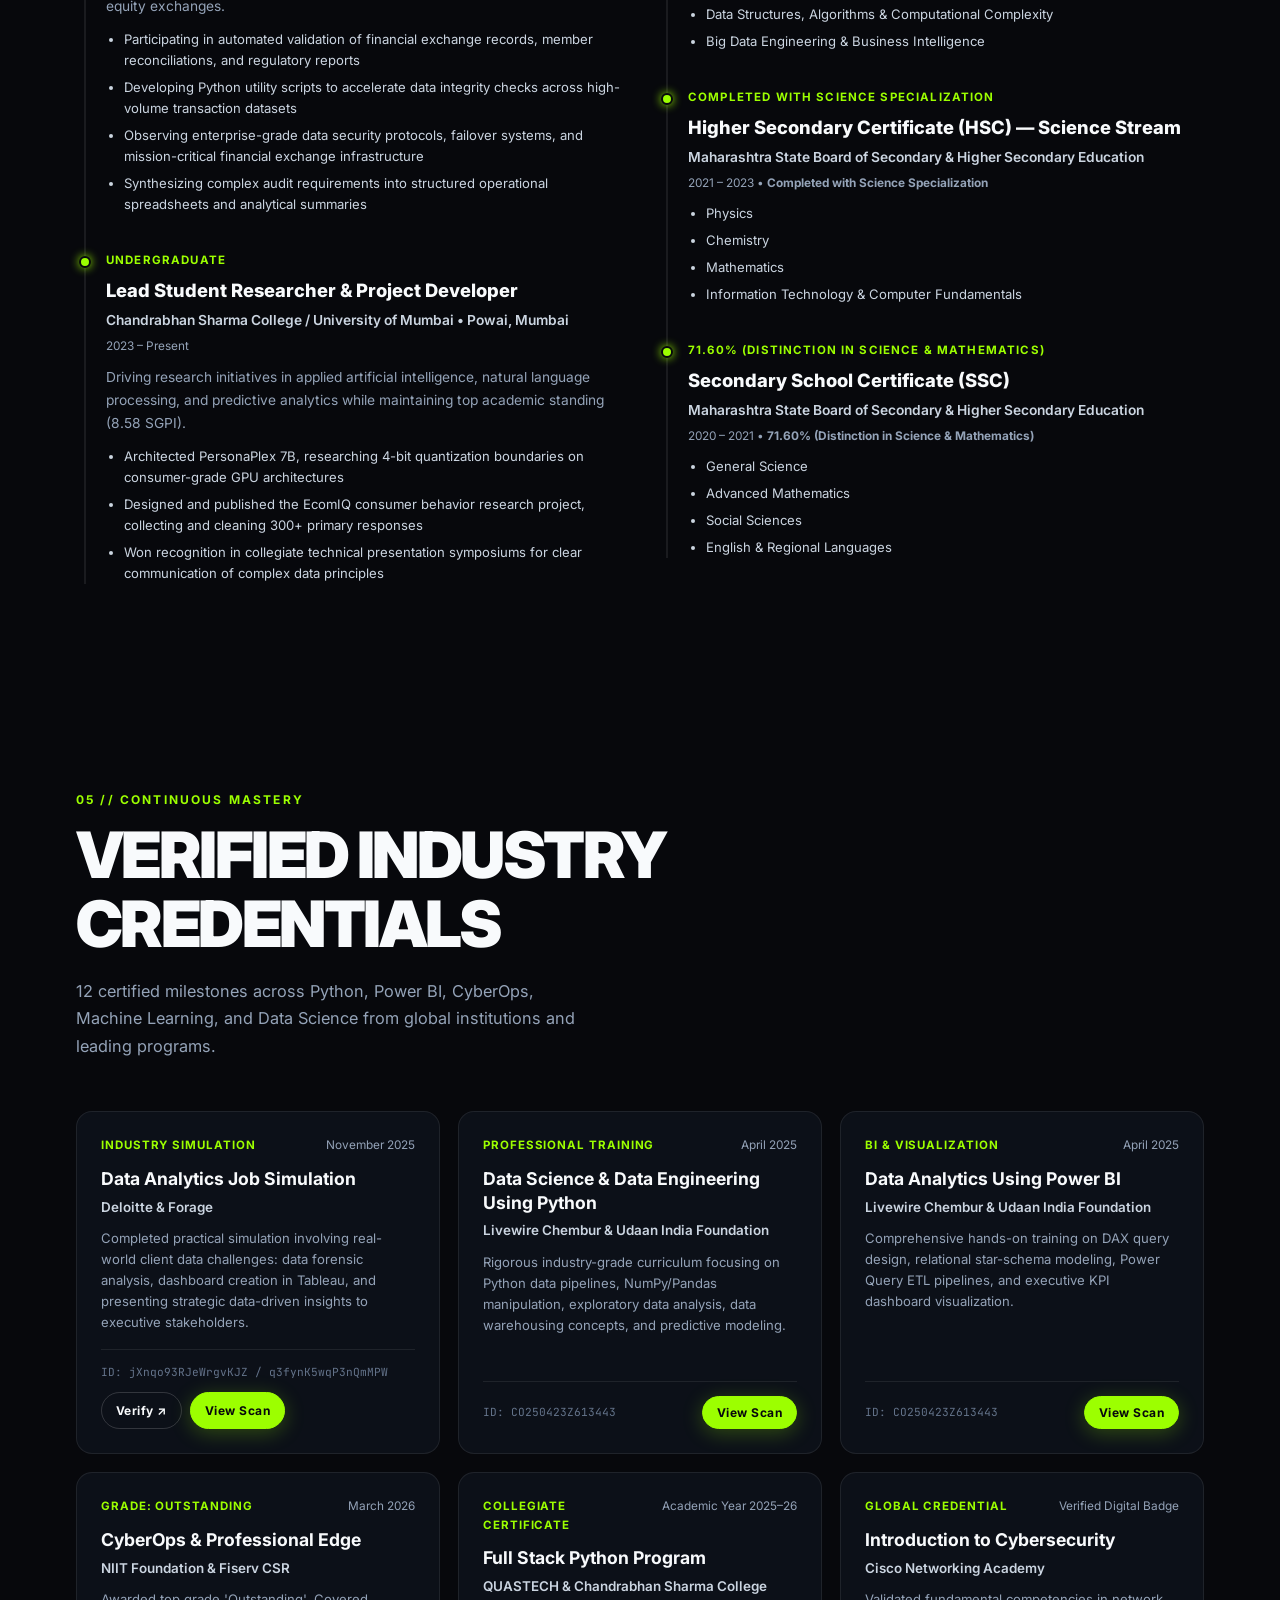
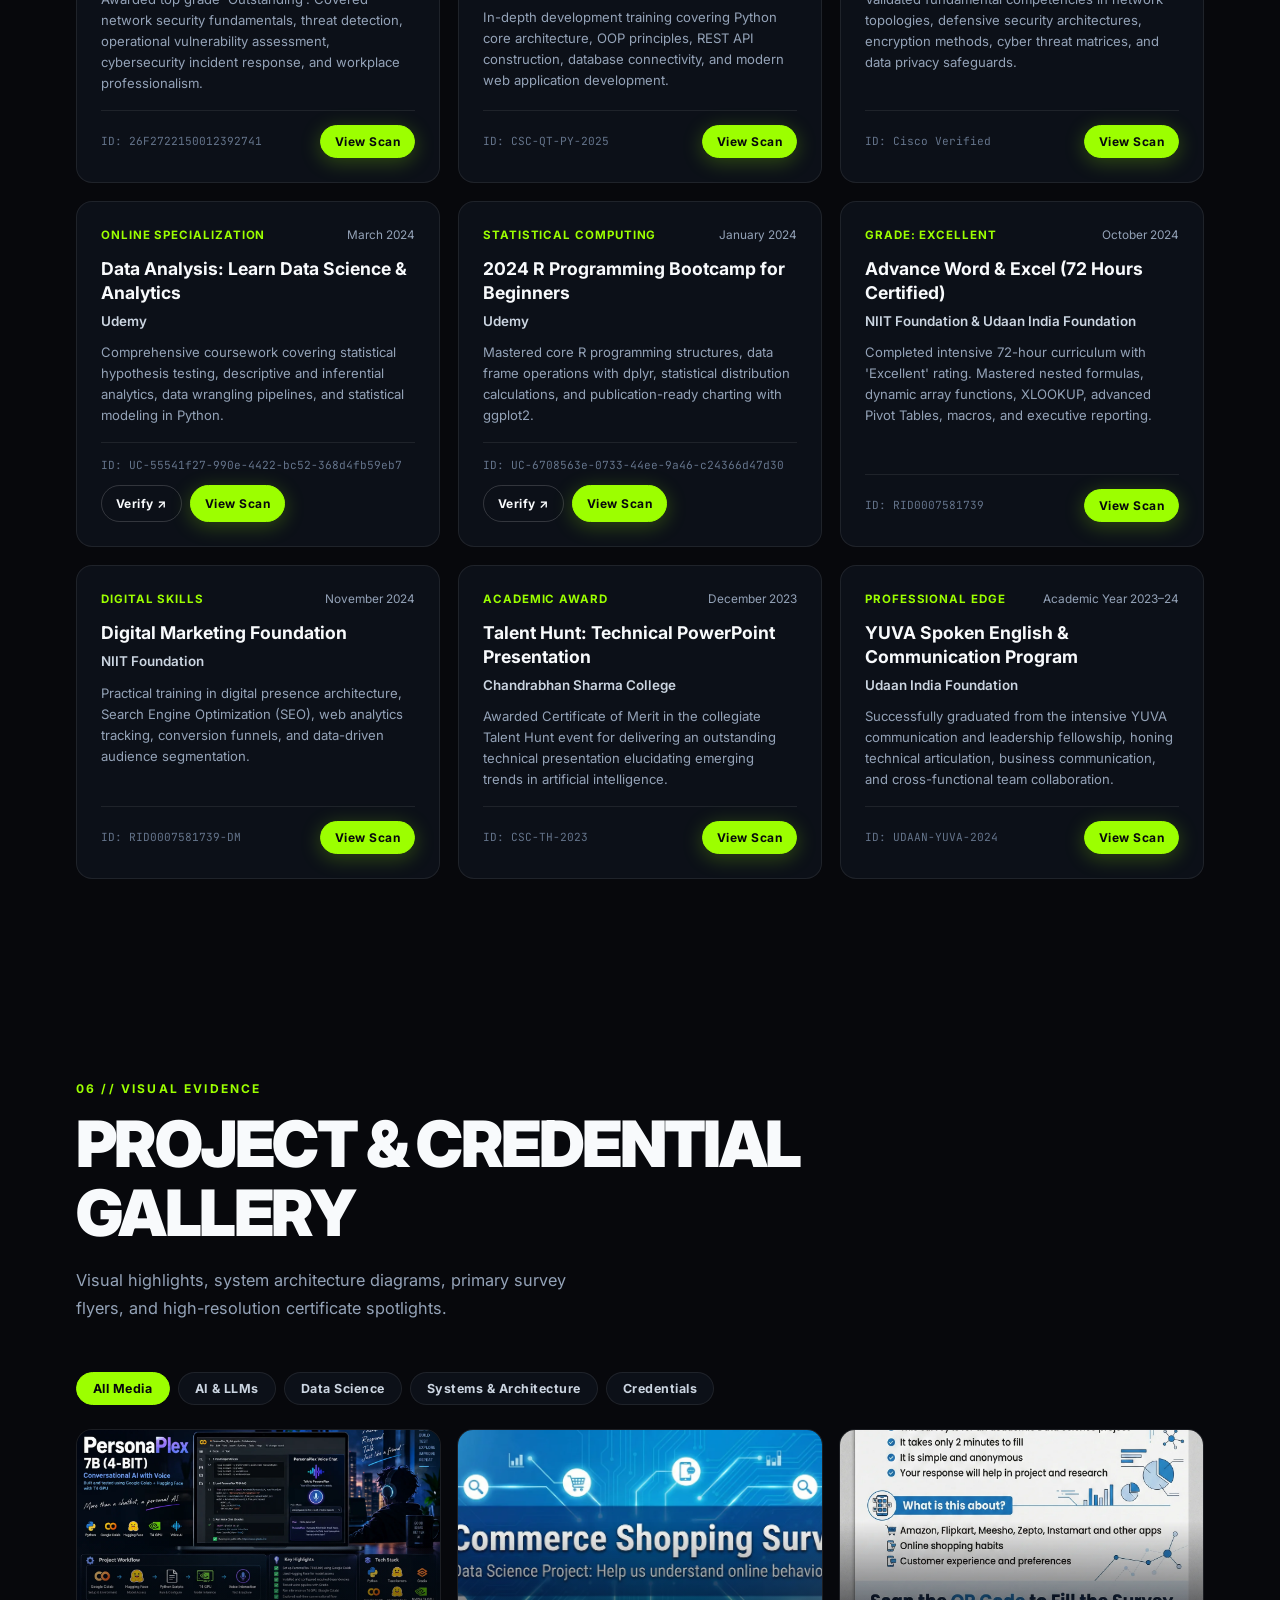
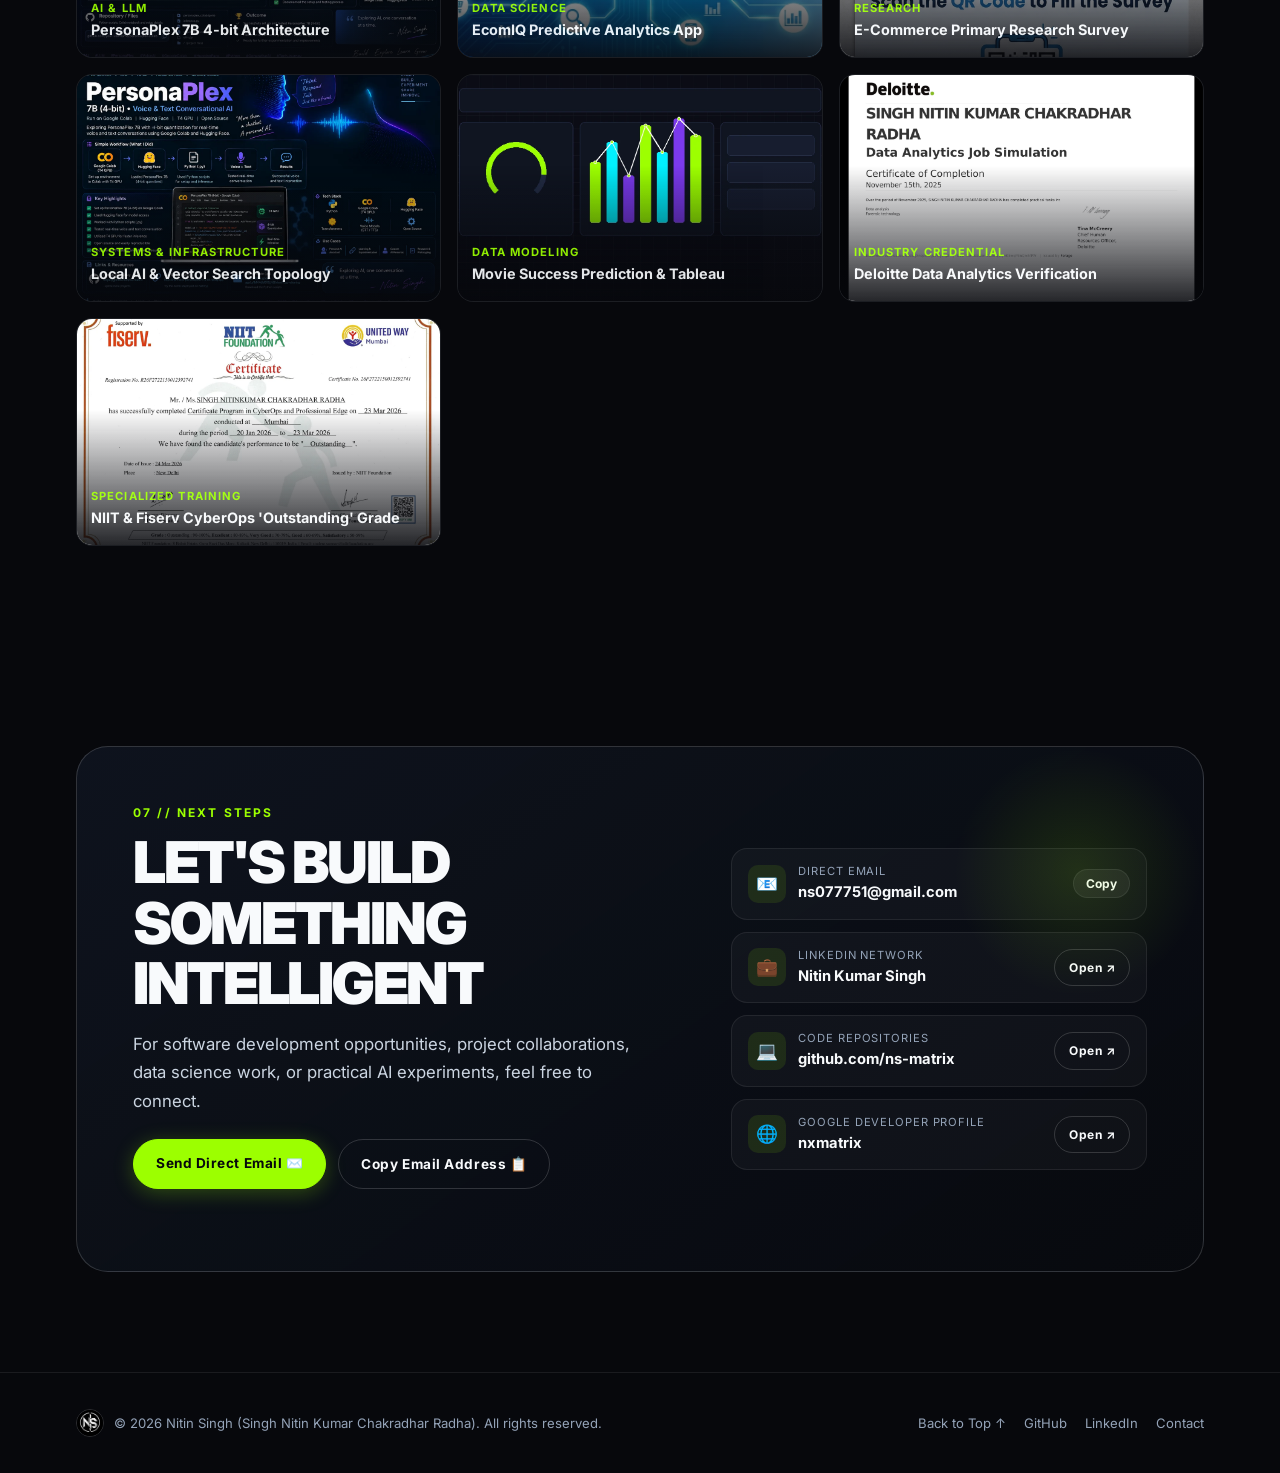
==== commit 10ccd80d: "Align portfolio about and section copy with software engineering focus" ====
--- a/index.html
+++ b/index.html
@@ -202,20 +202,20 @@
         <div class="section-head">
           <div>
             <span class="section-tag">01 // Background & Ethos</span>
-            <h2 class="section-title">Data Integrity.<br>Scalable AI.</h2>
-          </div>
-          <p class="section-desc">
-            Bridging theoretical mathematical rigor with production software engineering to extract genuine decision intelligence from complex data.
+            <h2 class="section-title">Useful Software.<br>Thoughtful AI.</h2>
+          </div>
+          <p class="section-desc">
+            Combining software development, data science, and practical AI to build useful products and turn complex workflows into clear, usable tools.
           </p>
         </div>
 
         <div class="about-grid">
           <div class="about-narrative">
             <p>
-              I am an aspiring Data Scientist and AI Builder currently completing my final year of B.Sc. in Data Science at Chandrabhan Sharma College, affiliated with the University of Mumbai, where I hold a <strong>8.58 SGPI</strong> average across Semesters I through IV.
+              I am a B.Sc. Data Science student at Chandrabhan Sharma College, affiliated with the University of Mumbai, building a foundation in programming, statistics, analytics, and software development.
             </p>
             <p>
-              Currently, I am serving as an Apprentice at the <strong>National Stock Exchange of India (NSE)</strong> under the National Apprenticeship Training Scheme (NATS). In this role, I interface with operational data workflows, automated verification scripts, and risk surveillance processes within one of the world's most critical high-throughput financial exchanges.
+              I am currently an intern/apprentice at the <strong>National Stock Exchange of India (NSE)</strong>, working with the ADM and Webtic teams. This gives me exposure to structured operational workflows and enterprise technology environments.
             </p>
             <p>
               Beyond structured coursework and financial systems, I actively build and ship independent machine learning projects. My focus areas include 4-bit quantization of 7B-parameter conversational LLMs on constrained hardware, end-to-end consumer behavior analytics using primary survey datasets, and private local vector retrieval assistants.
@@ -238,7 +238,7 @@
             <h2 class="section-title">Core Skills &<br>Tooling Stack</h2>
           </div>
           <p class="section-desc">
-            A comprehensive, verified toolset across machine learning, language modeling, data analytics, and backend infrastructure.
+            A growing toolkit for building web applications, analysing data, automating workflows, and exploring applied AI.
           </p>
         </div>
 
@@ -261,7 +261,7 @@
             <h2 class="section-title">Applied AI &<br>Analytics Systems</h2>
           </div>
           <p class="section-desc">
-            Production-grade systems demonstrating model quantization, primary survey modeling, vector retrieval, and interactive executive dashboards.
+            Selected builds across predictive analytics, AI tooling, automation, and data-driven applications.
           </p>
         </div>
 
@@ -359,7 +359,7 @@
               <span class="section-tag">07 // Next Steps</span>
               <h2 class="contact-title">Let's Build<br>Something Intelligent</h2>
               <p class="contact-desc">
-                Whether you're exploring full-time Data Science roles, AI engineering opportunities, machine learning research collaborations, or technical consultations — let's connect.
+                For software development opportunities, project collaborations, data science work, or practical AI experiments, feel free to connect.
               </p>
               <div class="hero-actions">
                 <a href="mailto:ns077751@gmail.com" class="btn btn-primary">
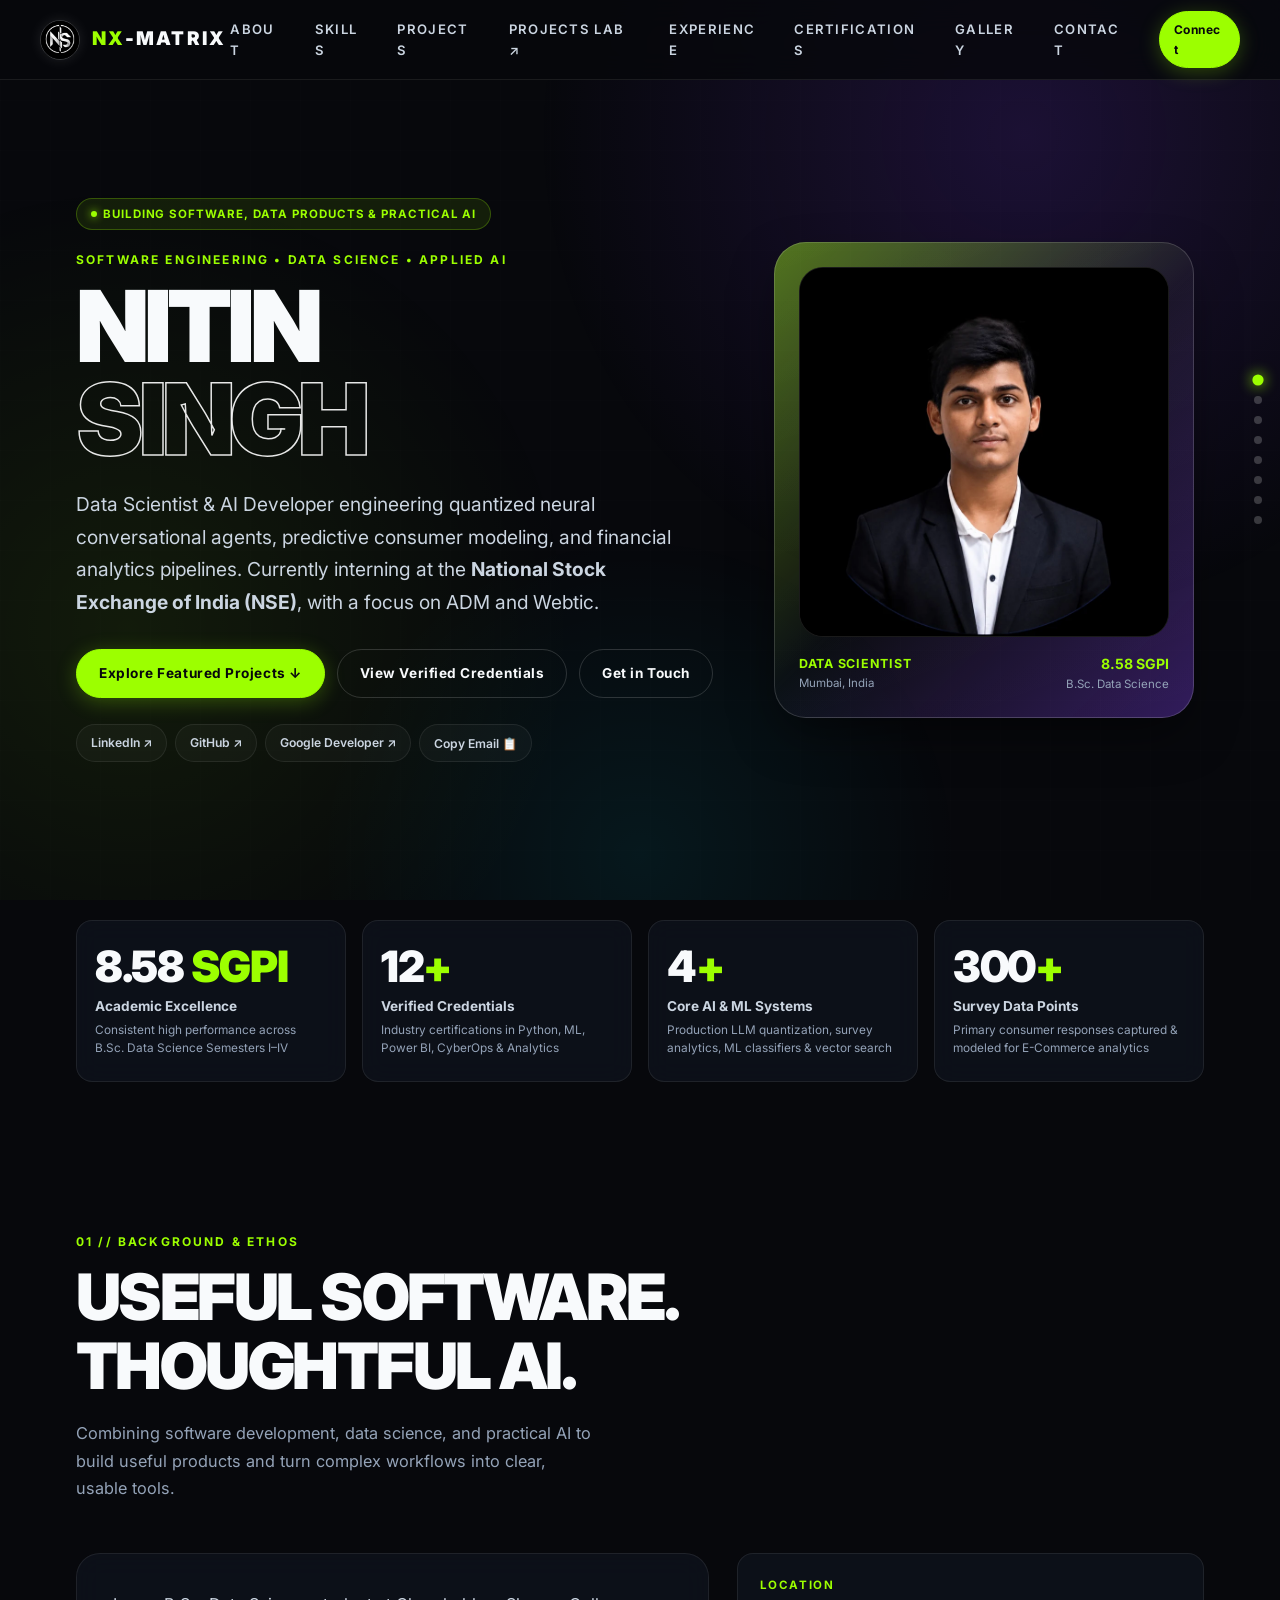
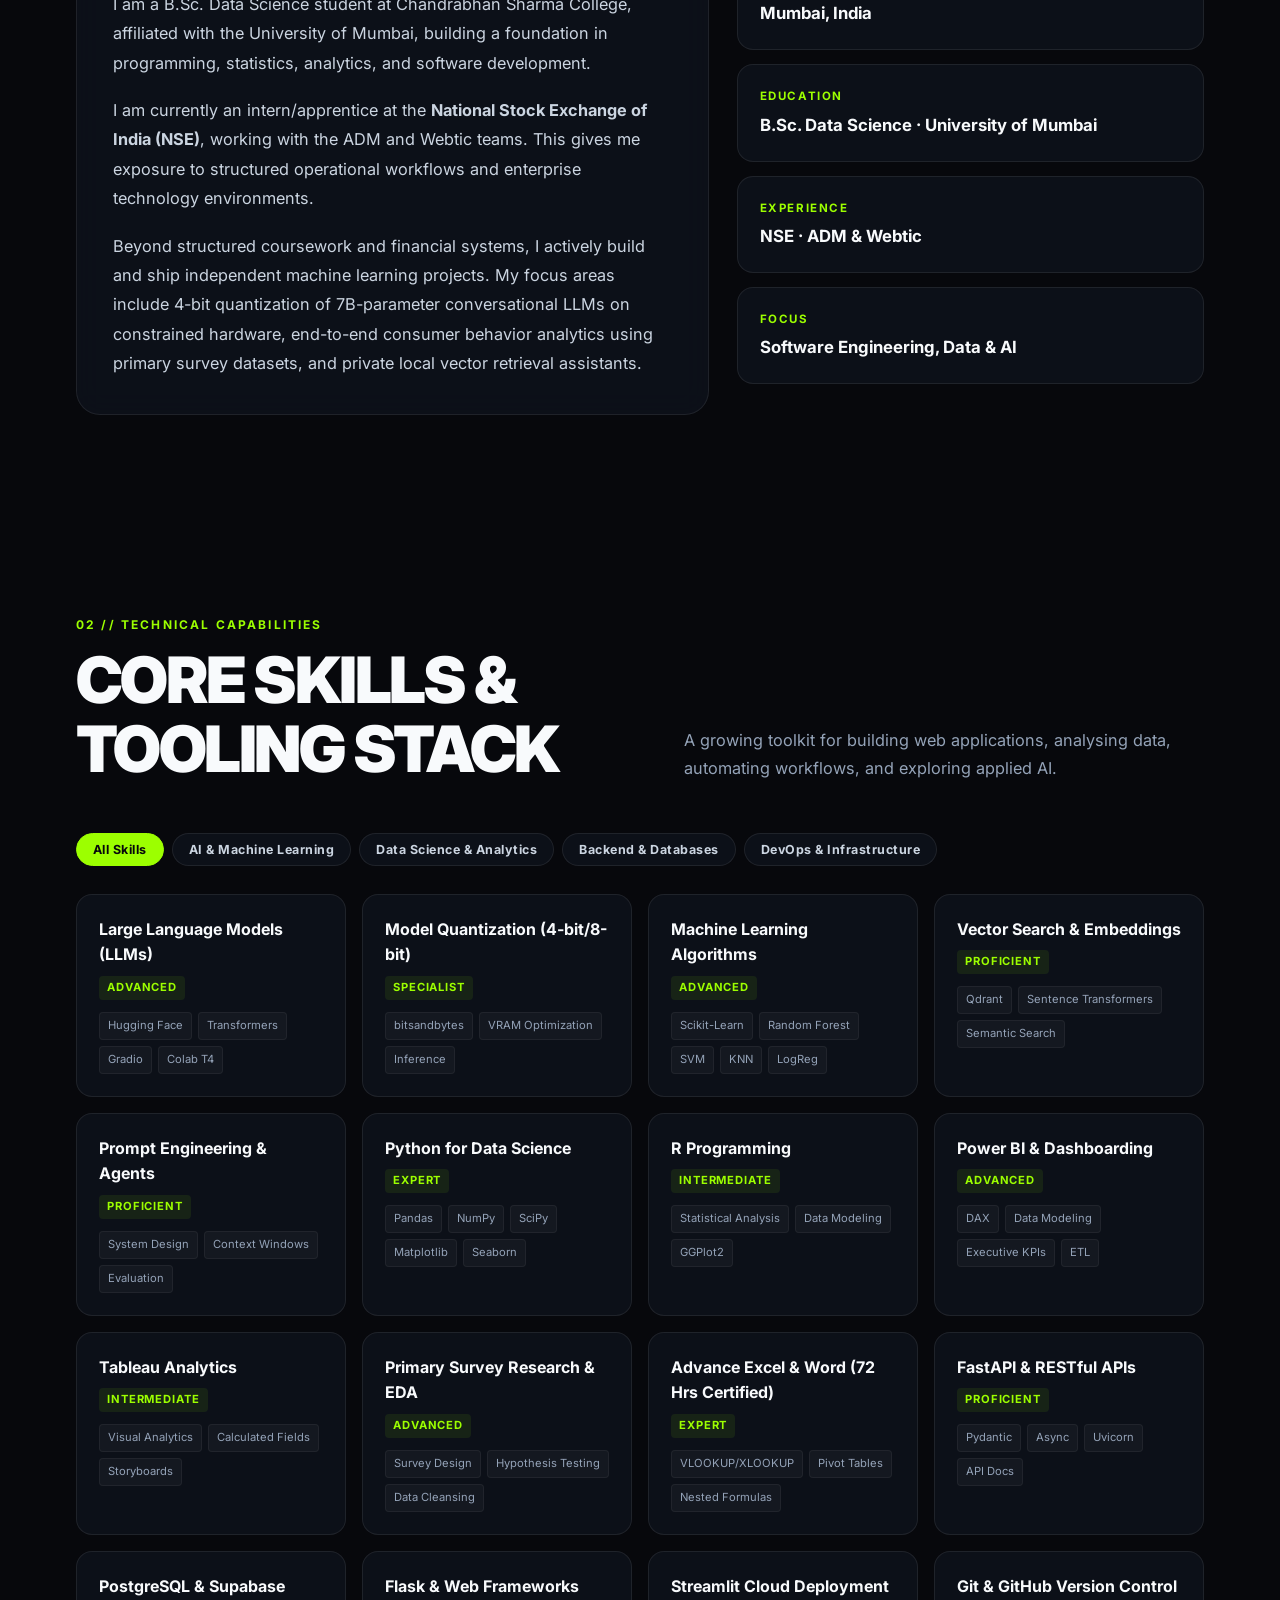
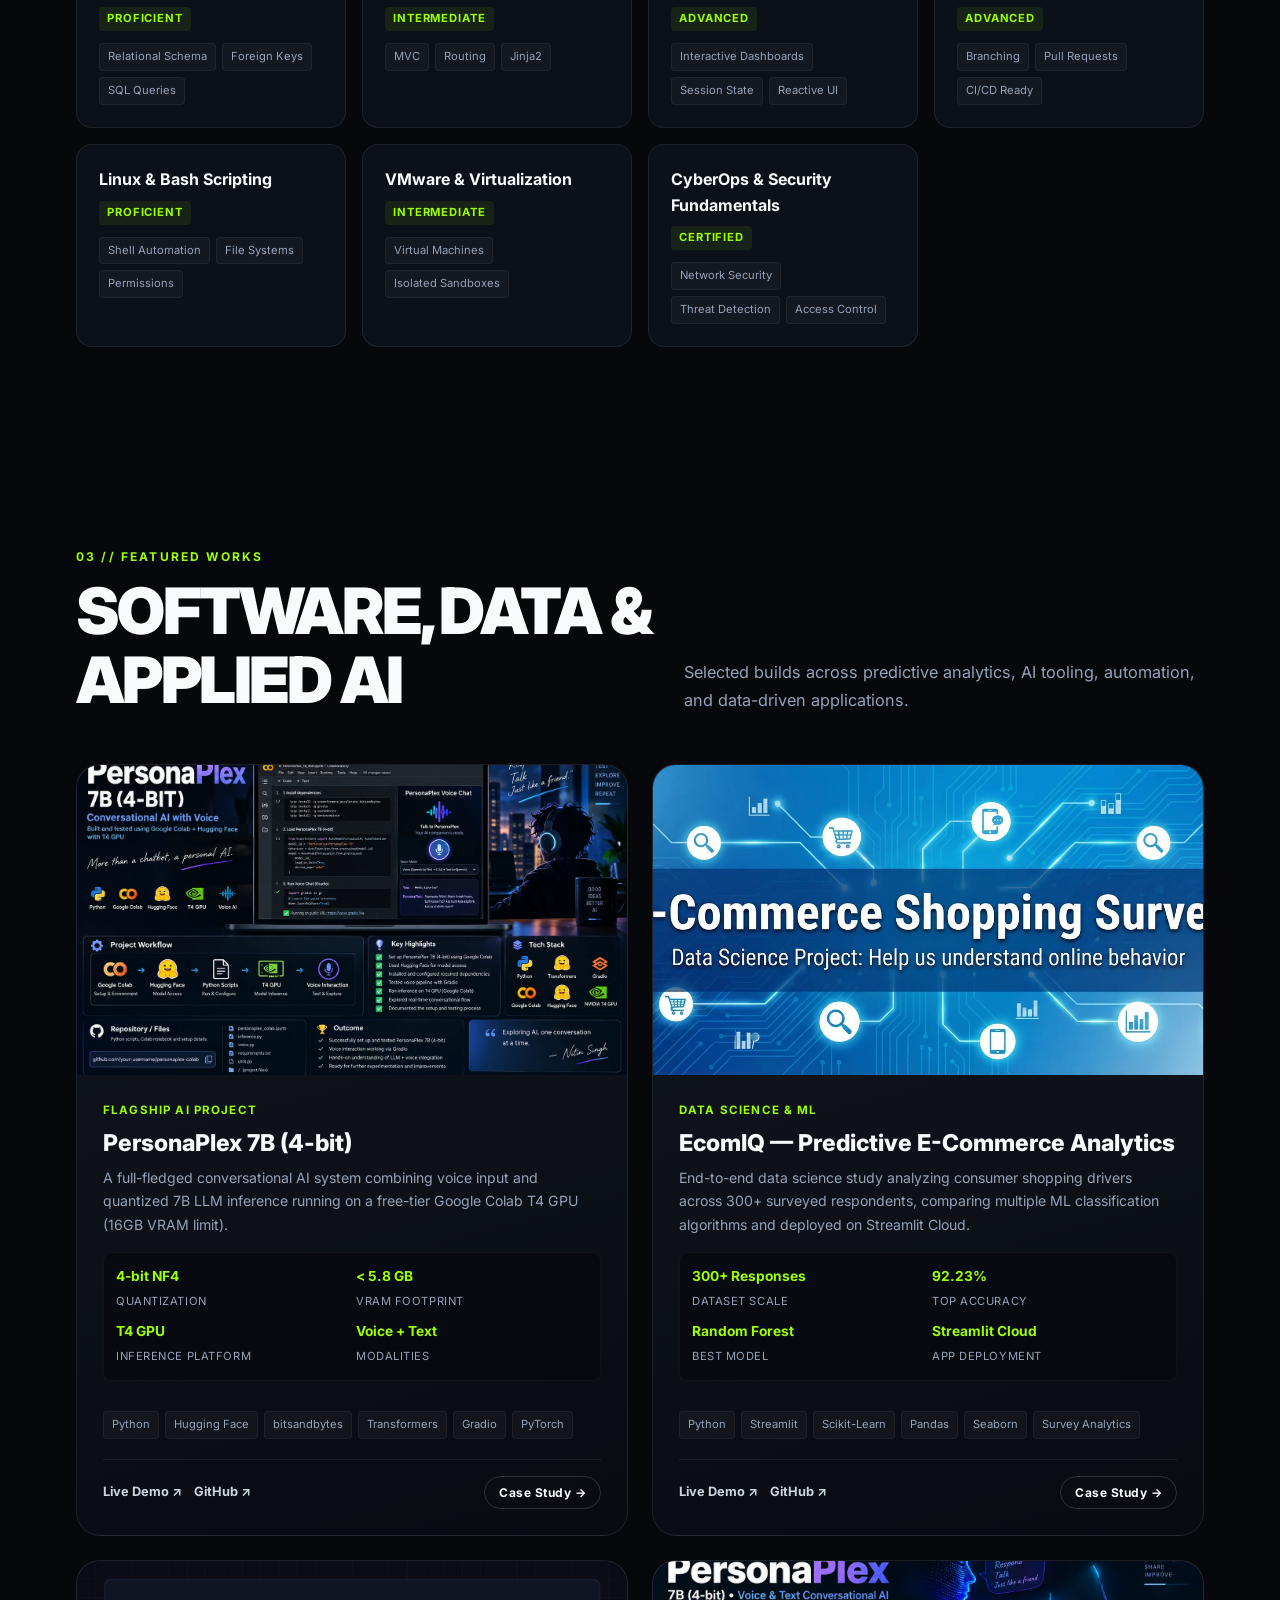
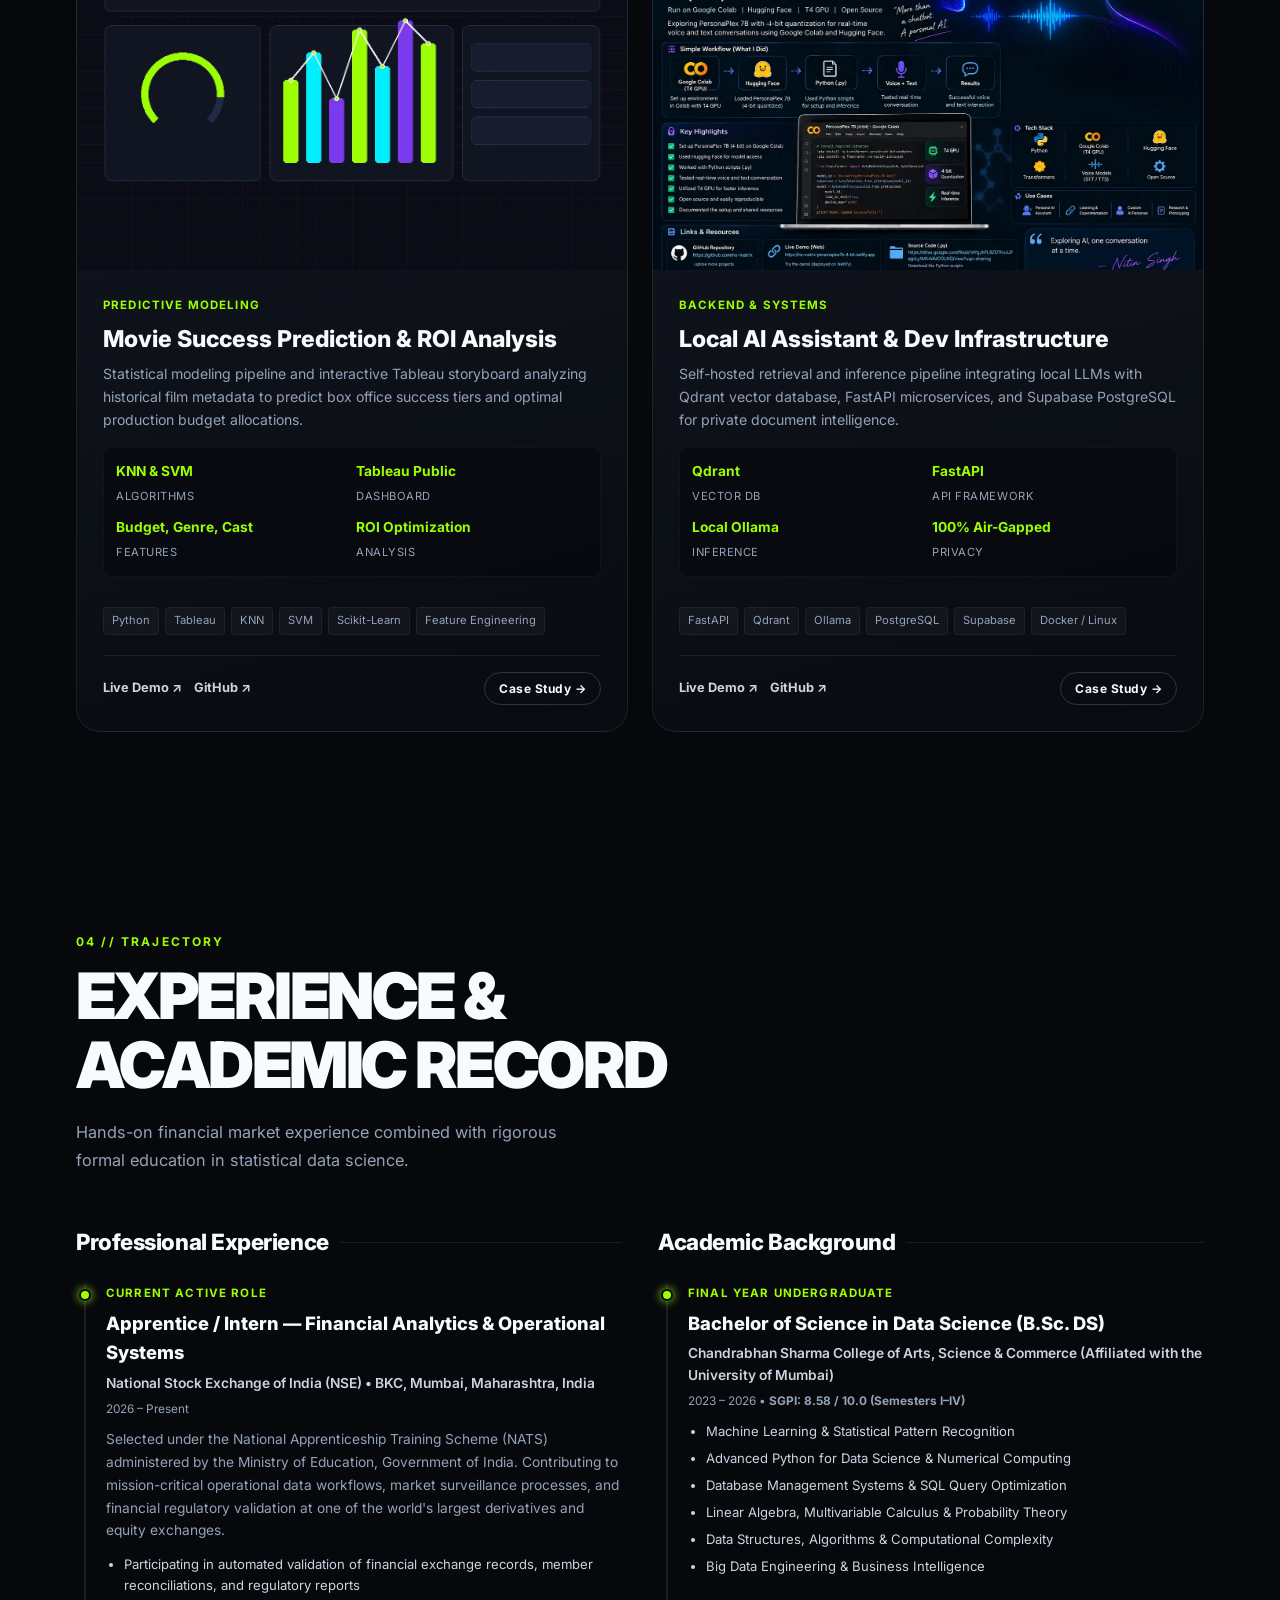
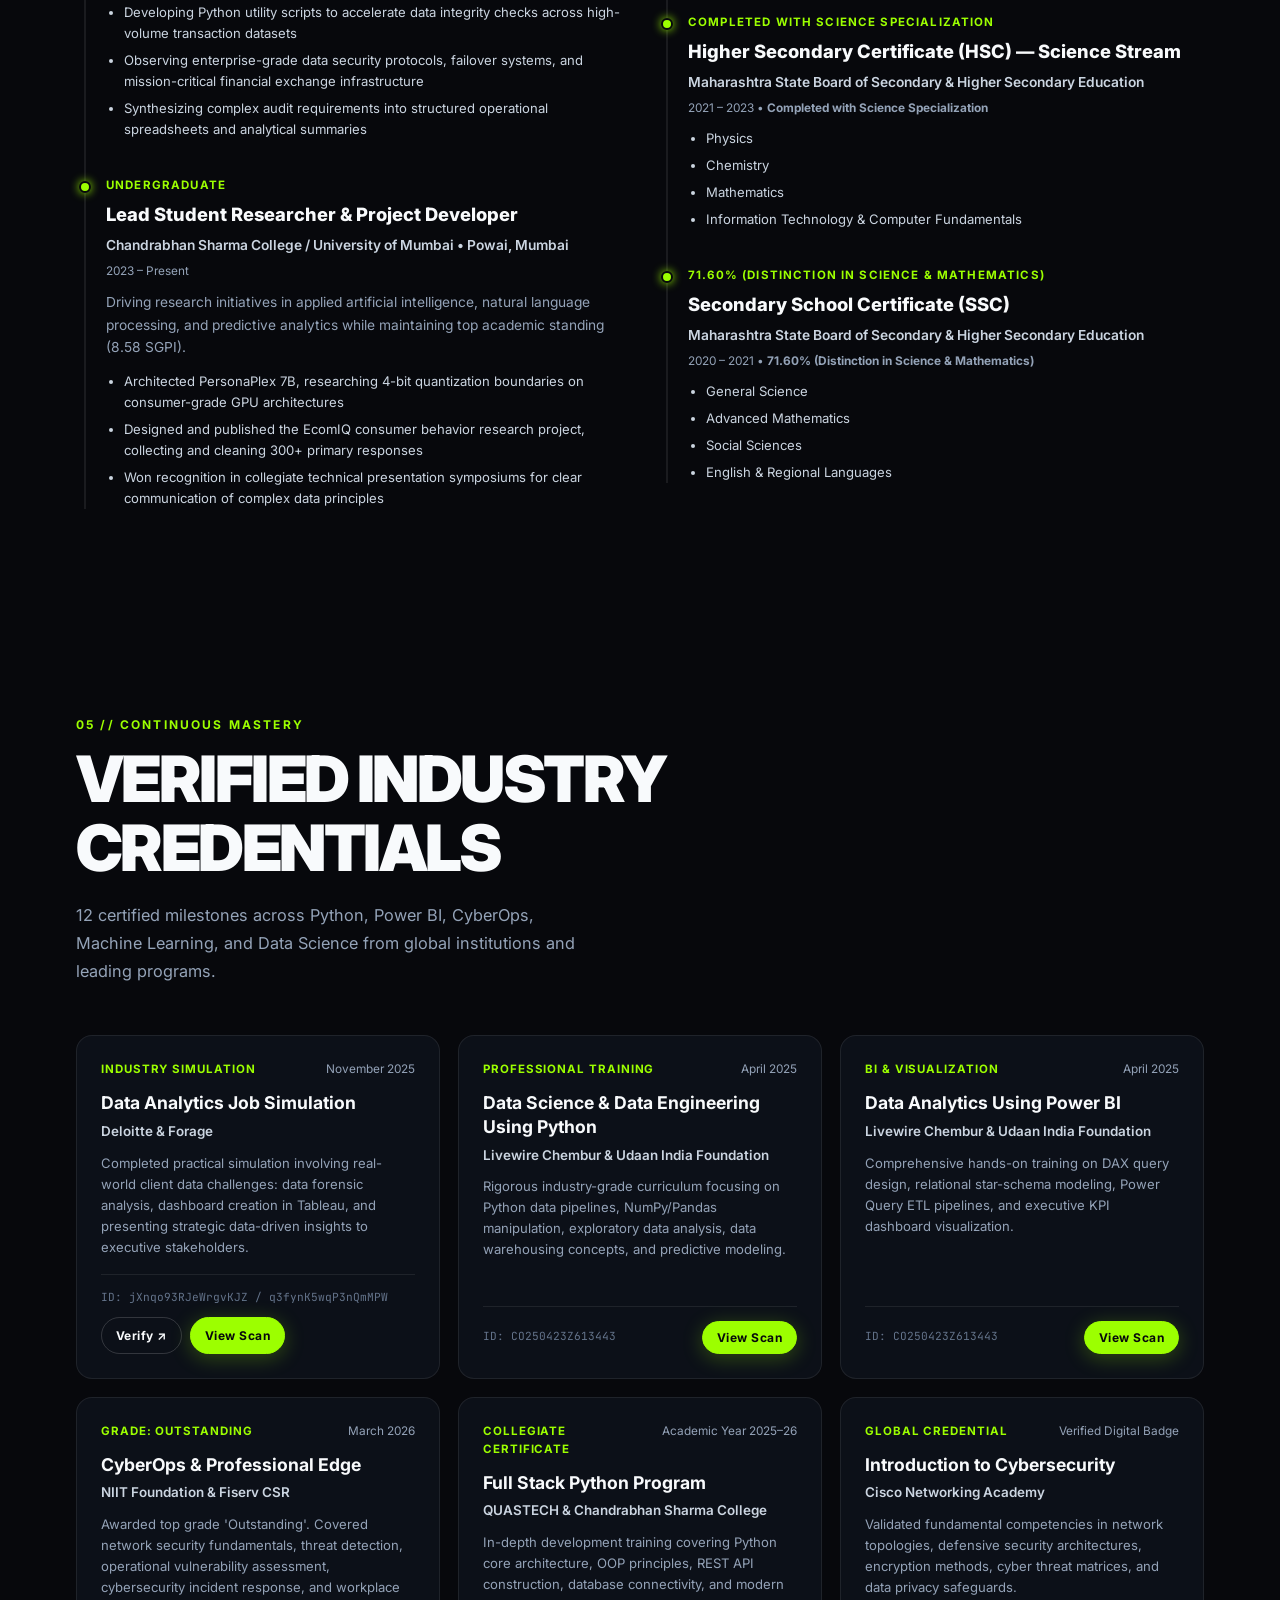
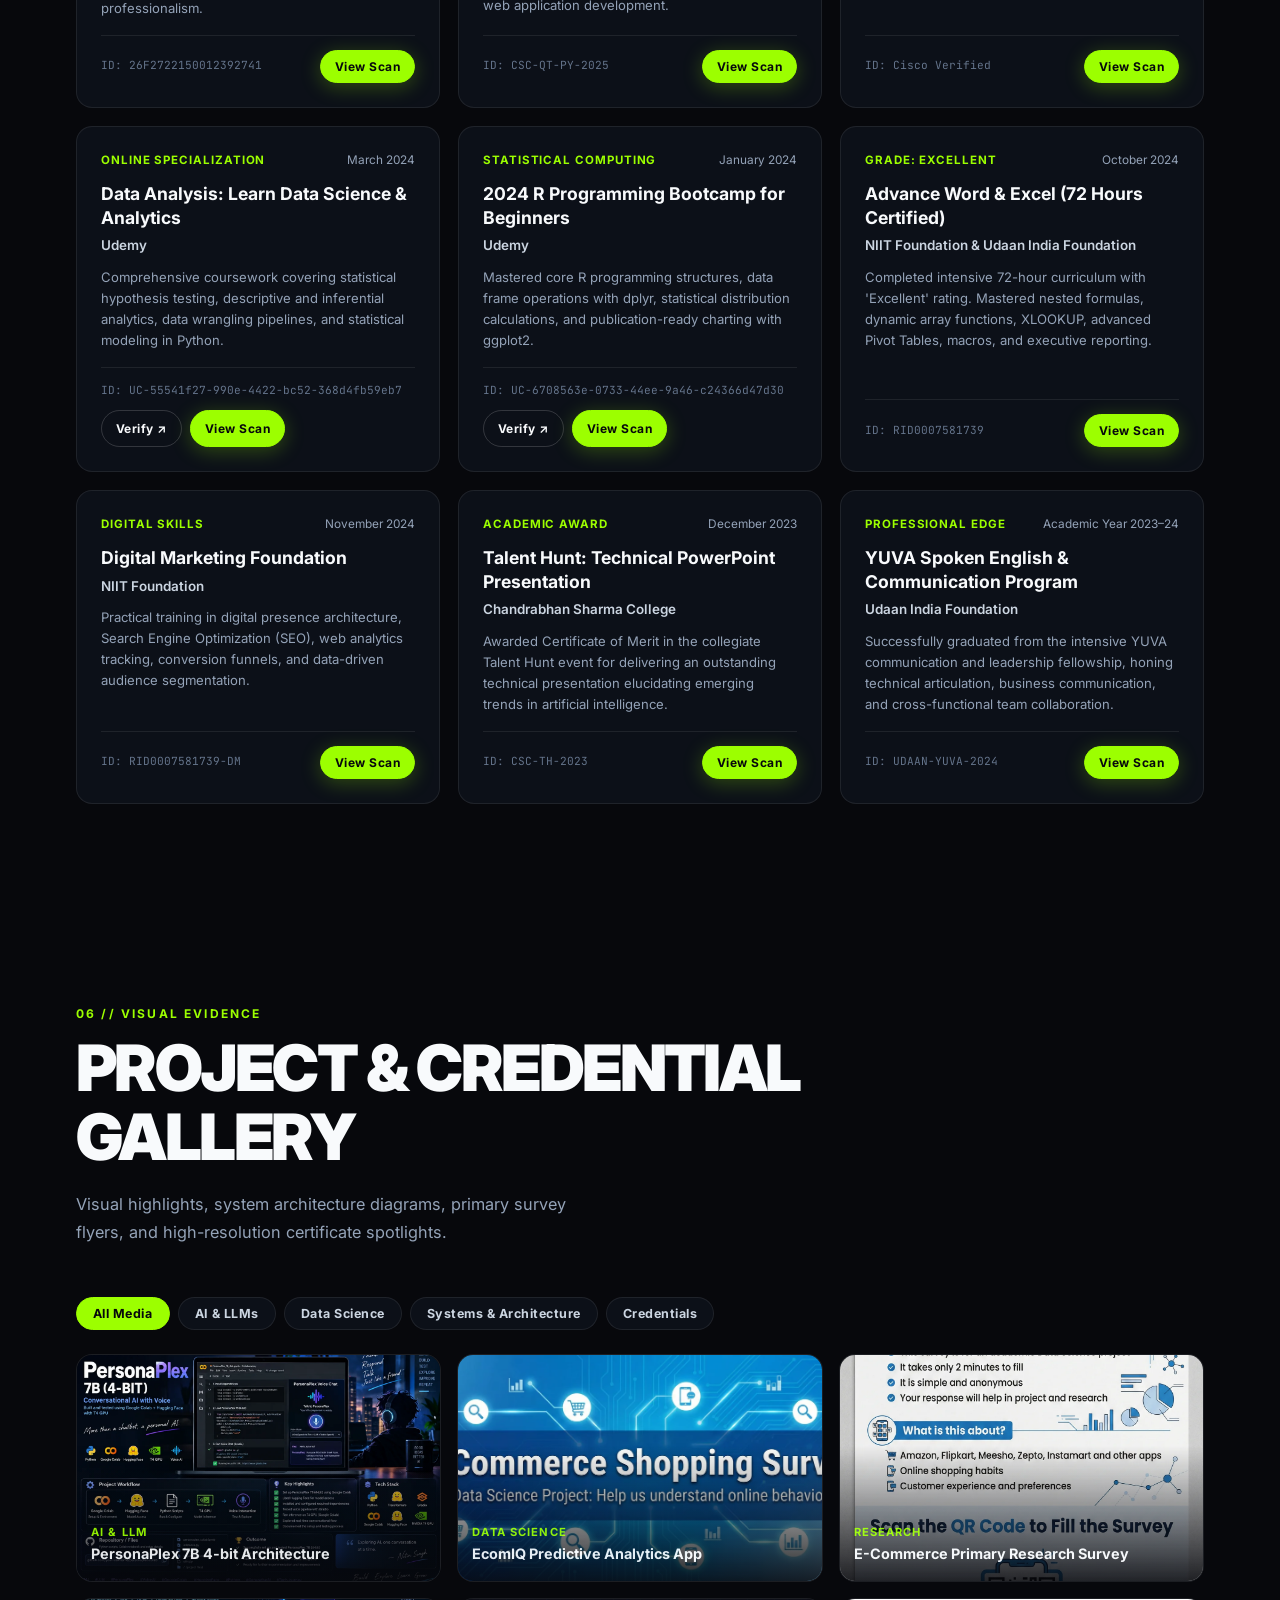
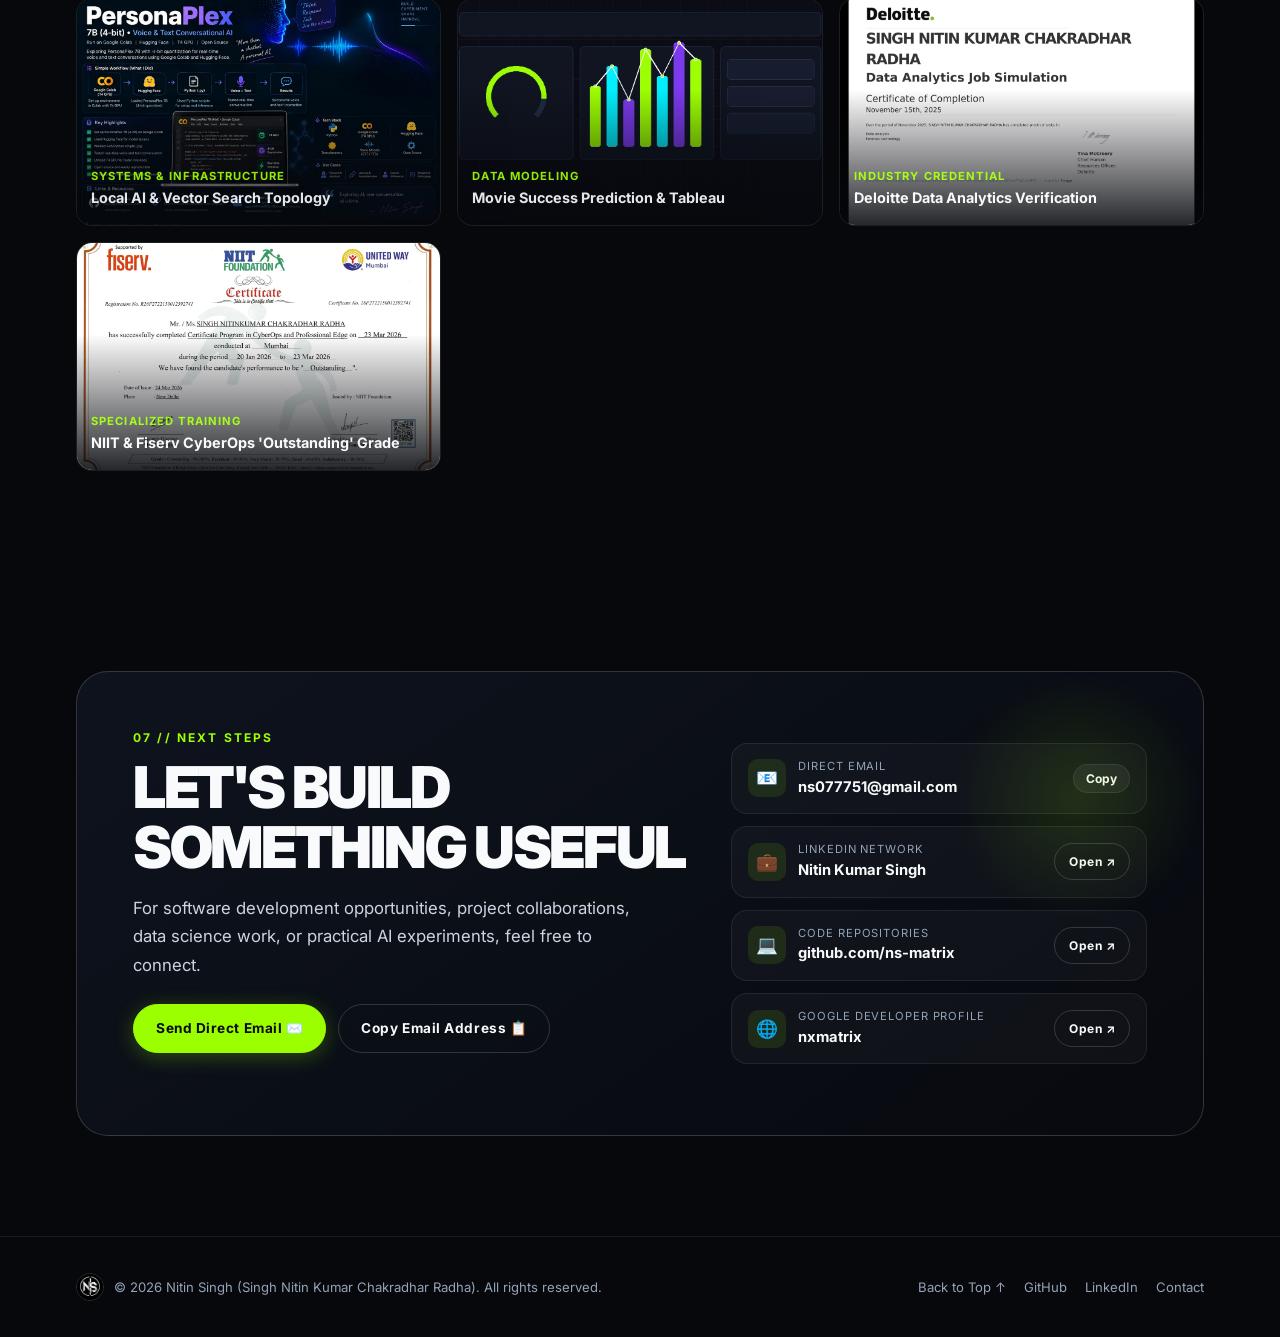
==== commit f4625861: "Tune portfolio section headings and project narrative" ====
--- a/index.html
+++ b/index.html
@@ -258,7 +258,7 @@
         <div class="section-head">
           <div>
             <span class="section-tag">03 // Featured Works</span>
-            <h2 class="section-title">Applied AI &<br>Analytics Systems</h2>
+            <h2 class="section-title">Software, Data &<br>Applied AI</h2>
           </div>
           <p class="section-desc">
             Selected builds across predictive analytics, AI tooling, automation, and data-driven applications.
@@ -357,7 +357,7 @@
           <div class="contact-grid">
             <div class="contact-content">
               <span class="section-tag">07 // Next Steps</span>
-              <h2 class="contact-title">Let's Build<br>Something Intelligent</h2>
+              <h2 class="contact-title">Let's Build<br>Something Useful</h2>
               <p class="contact-desc">
                 For software development opportunities, project collaborations, data science work, or practical AI experiments, feel free to connect.
               </p>
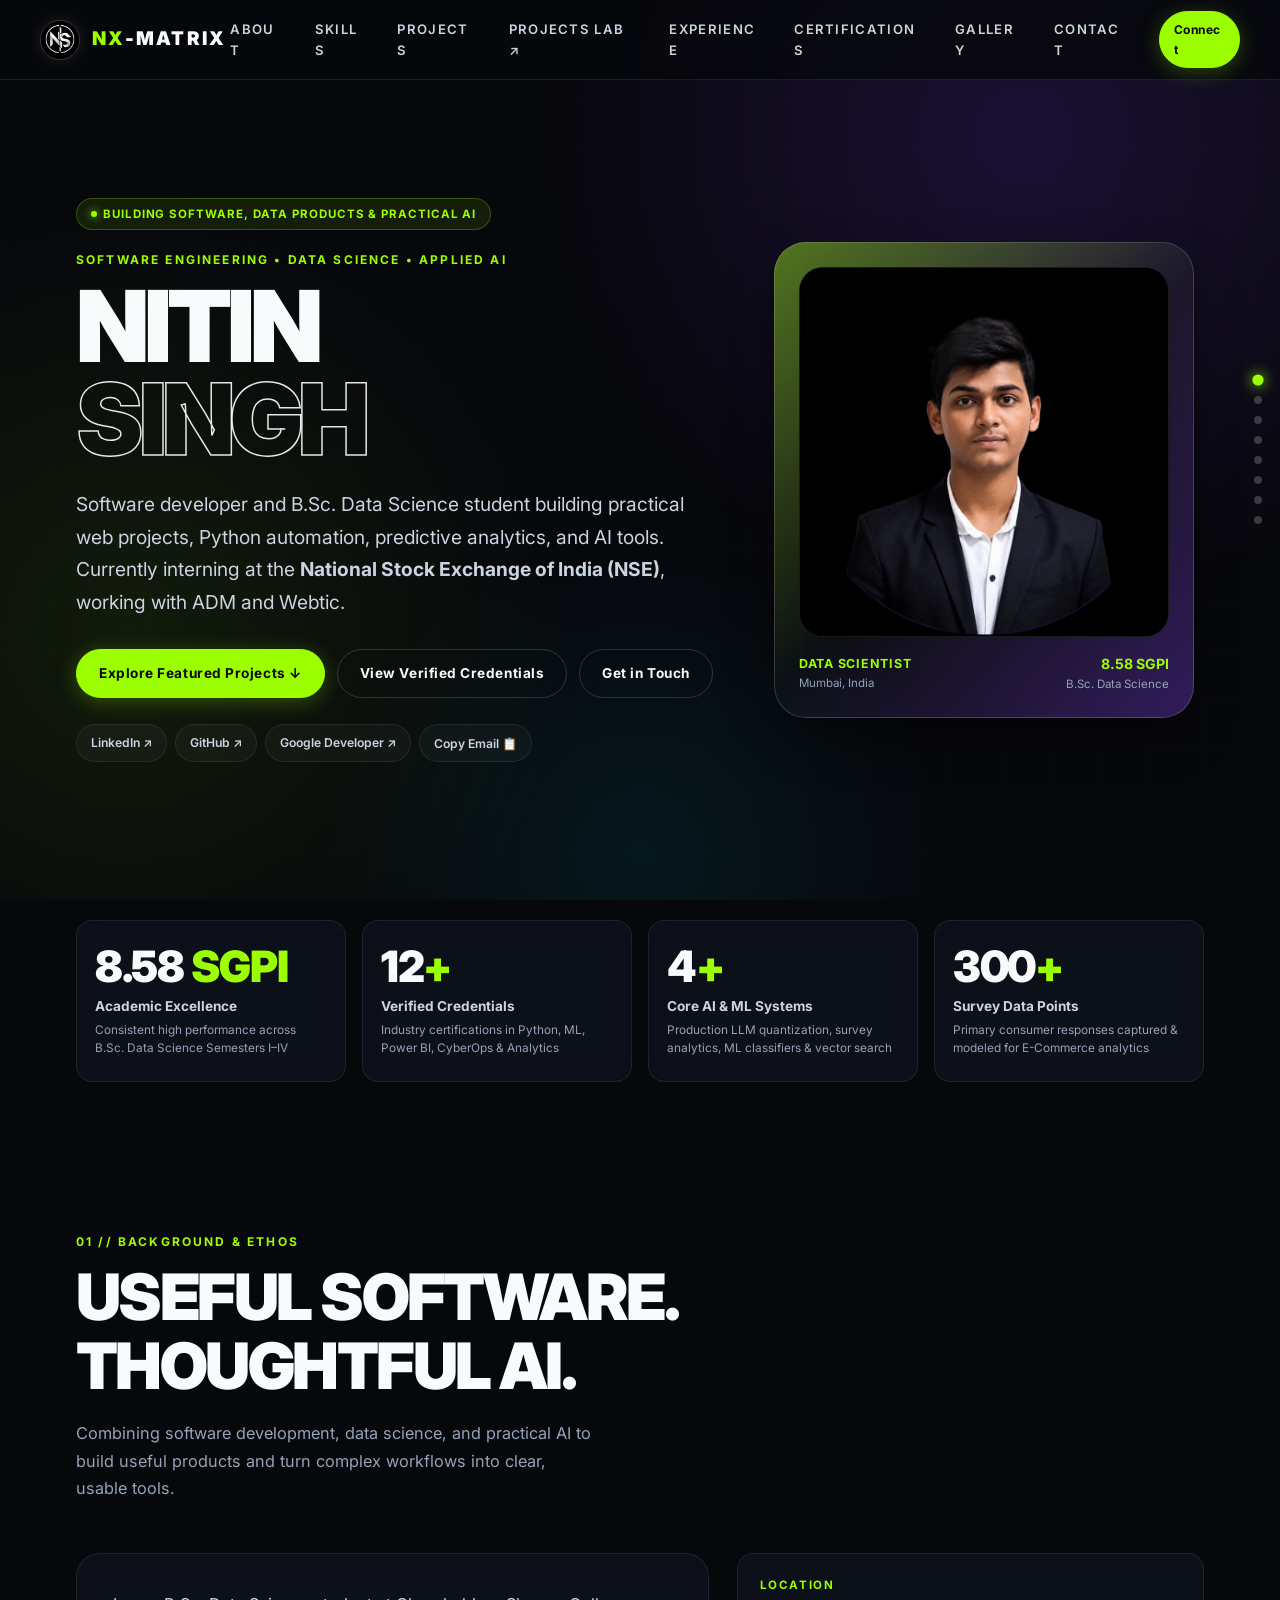
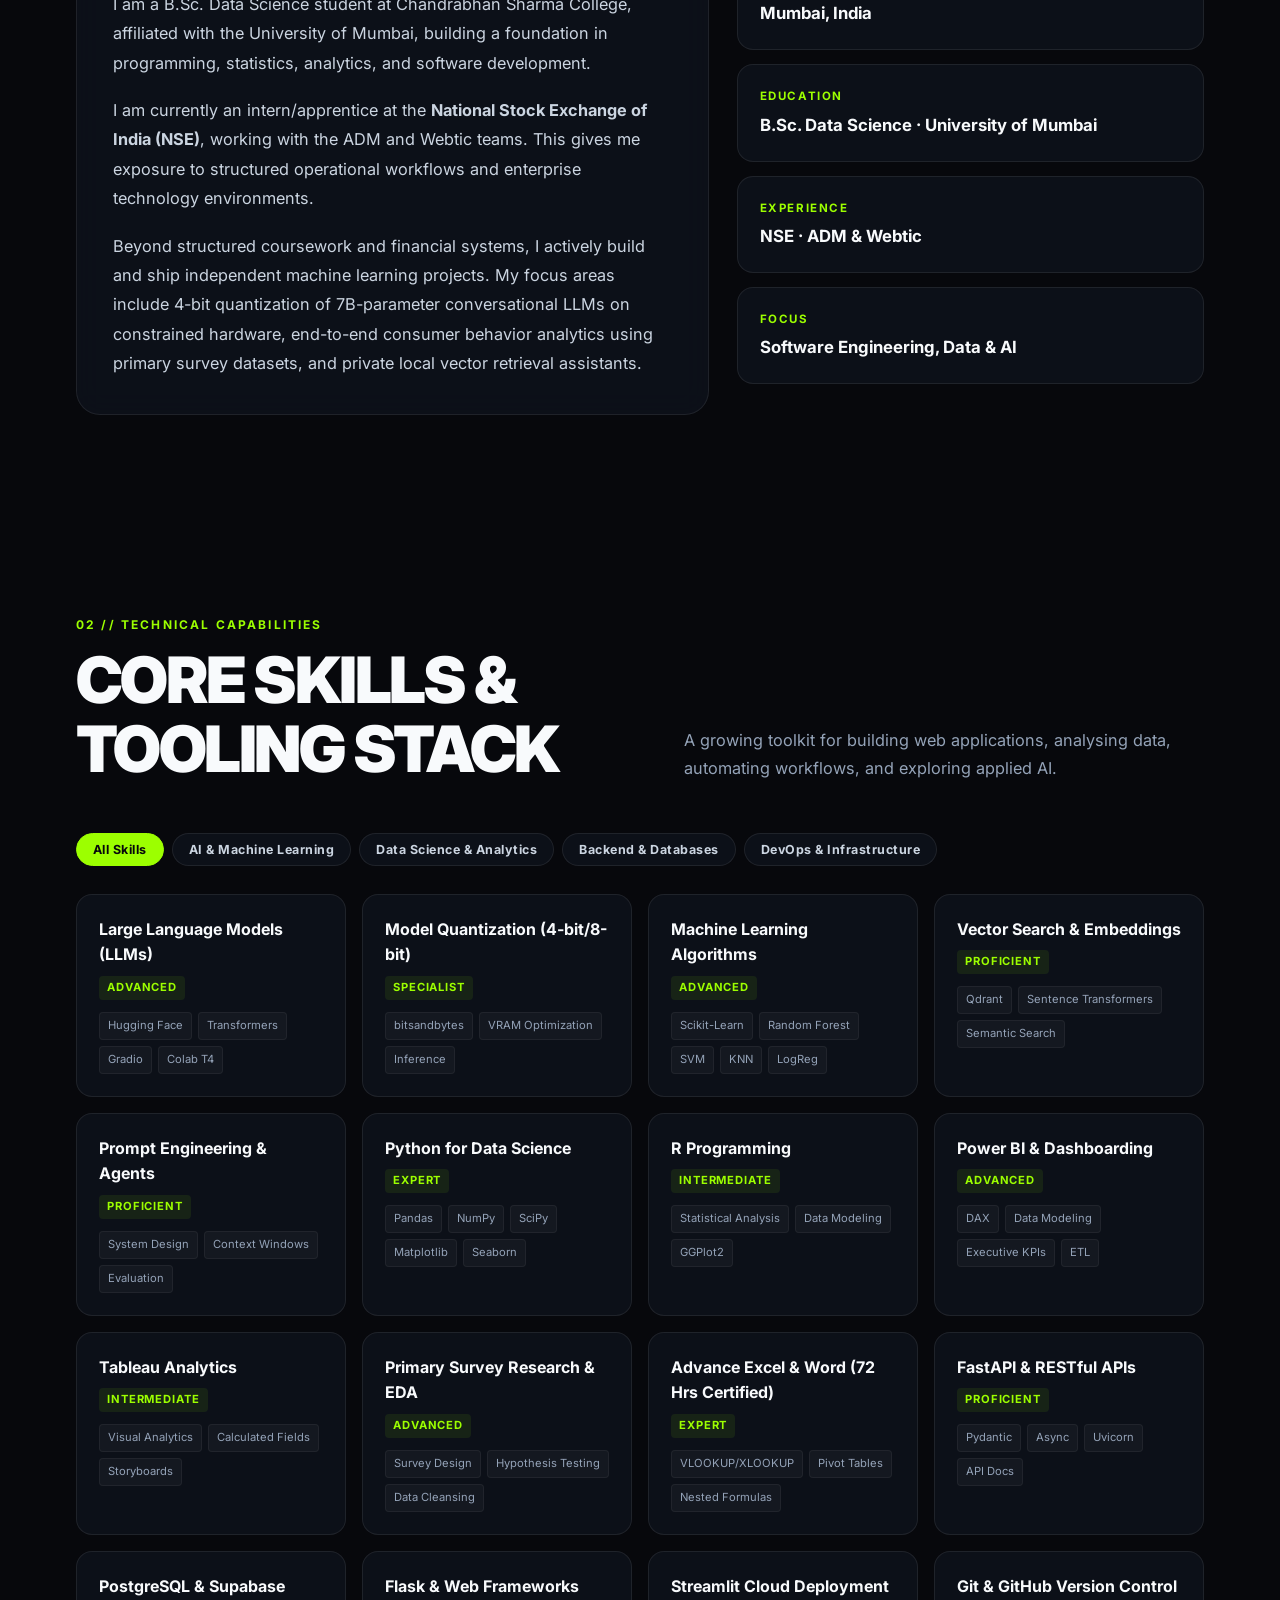
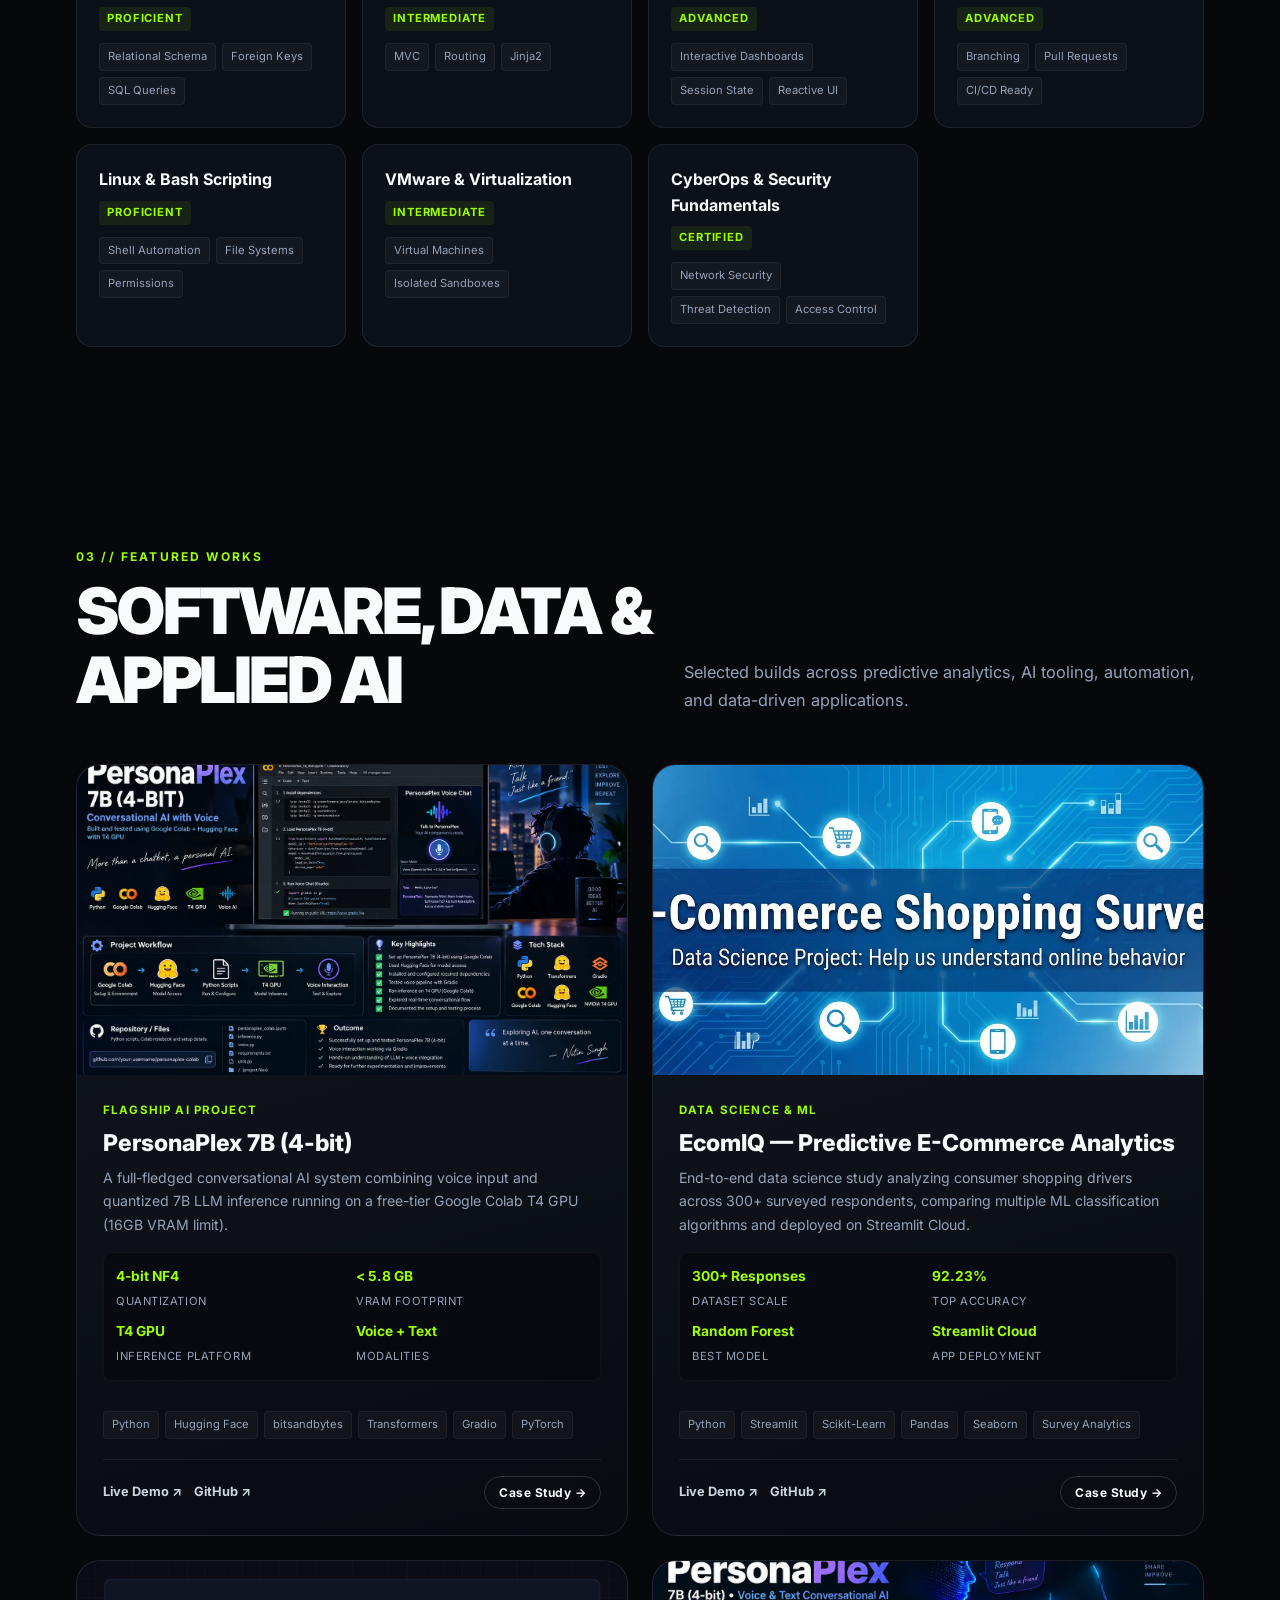
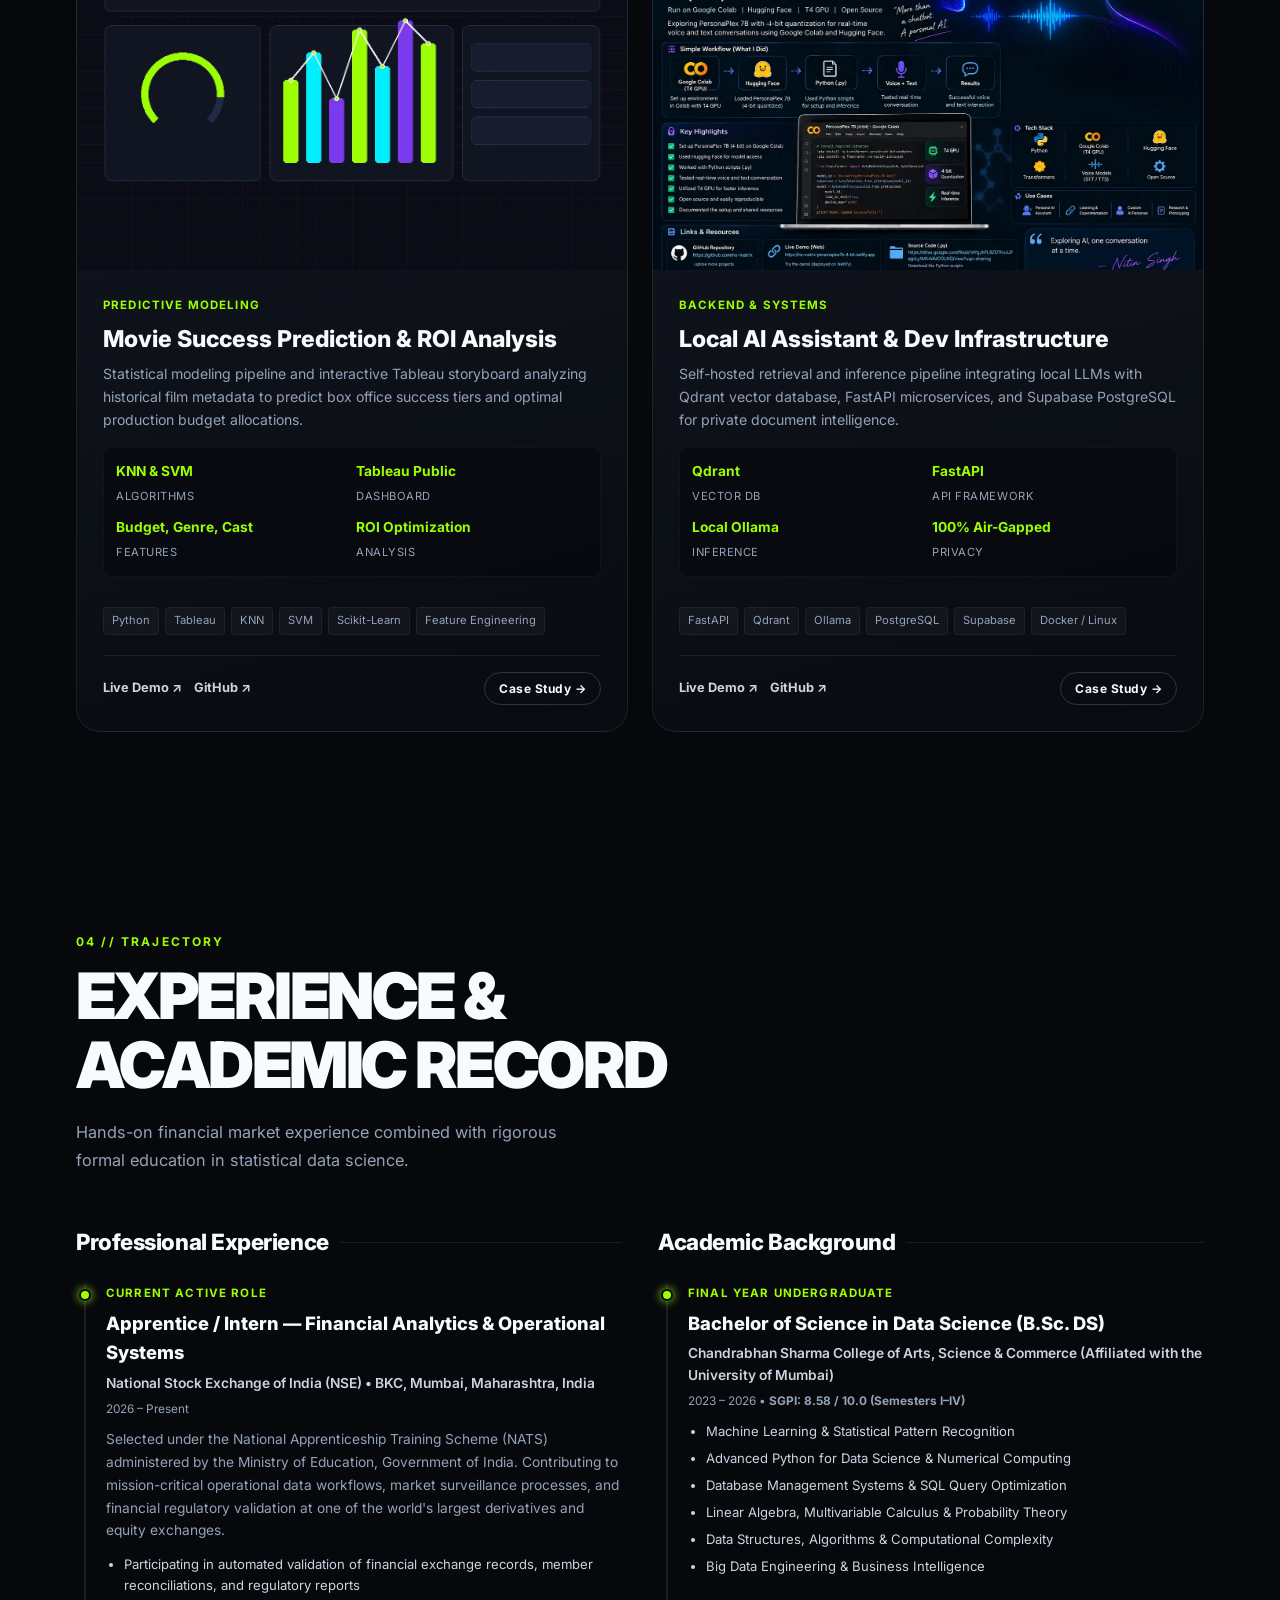
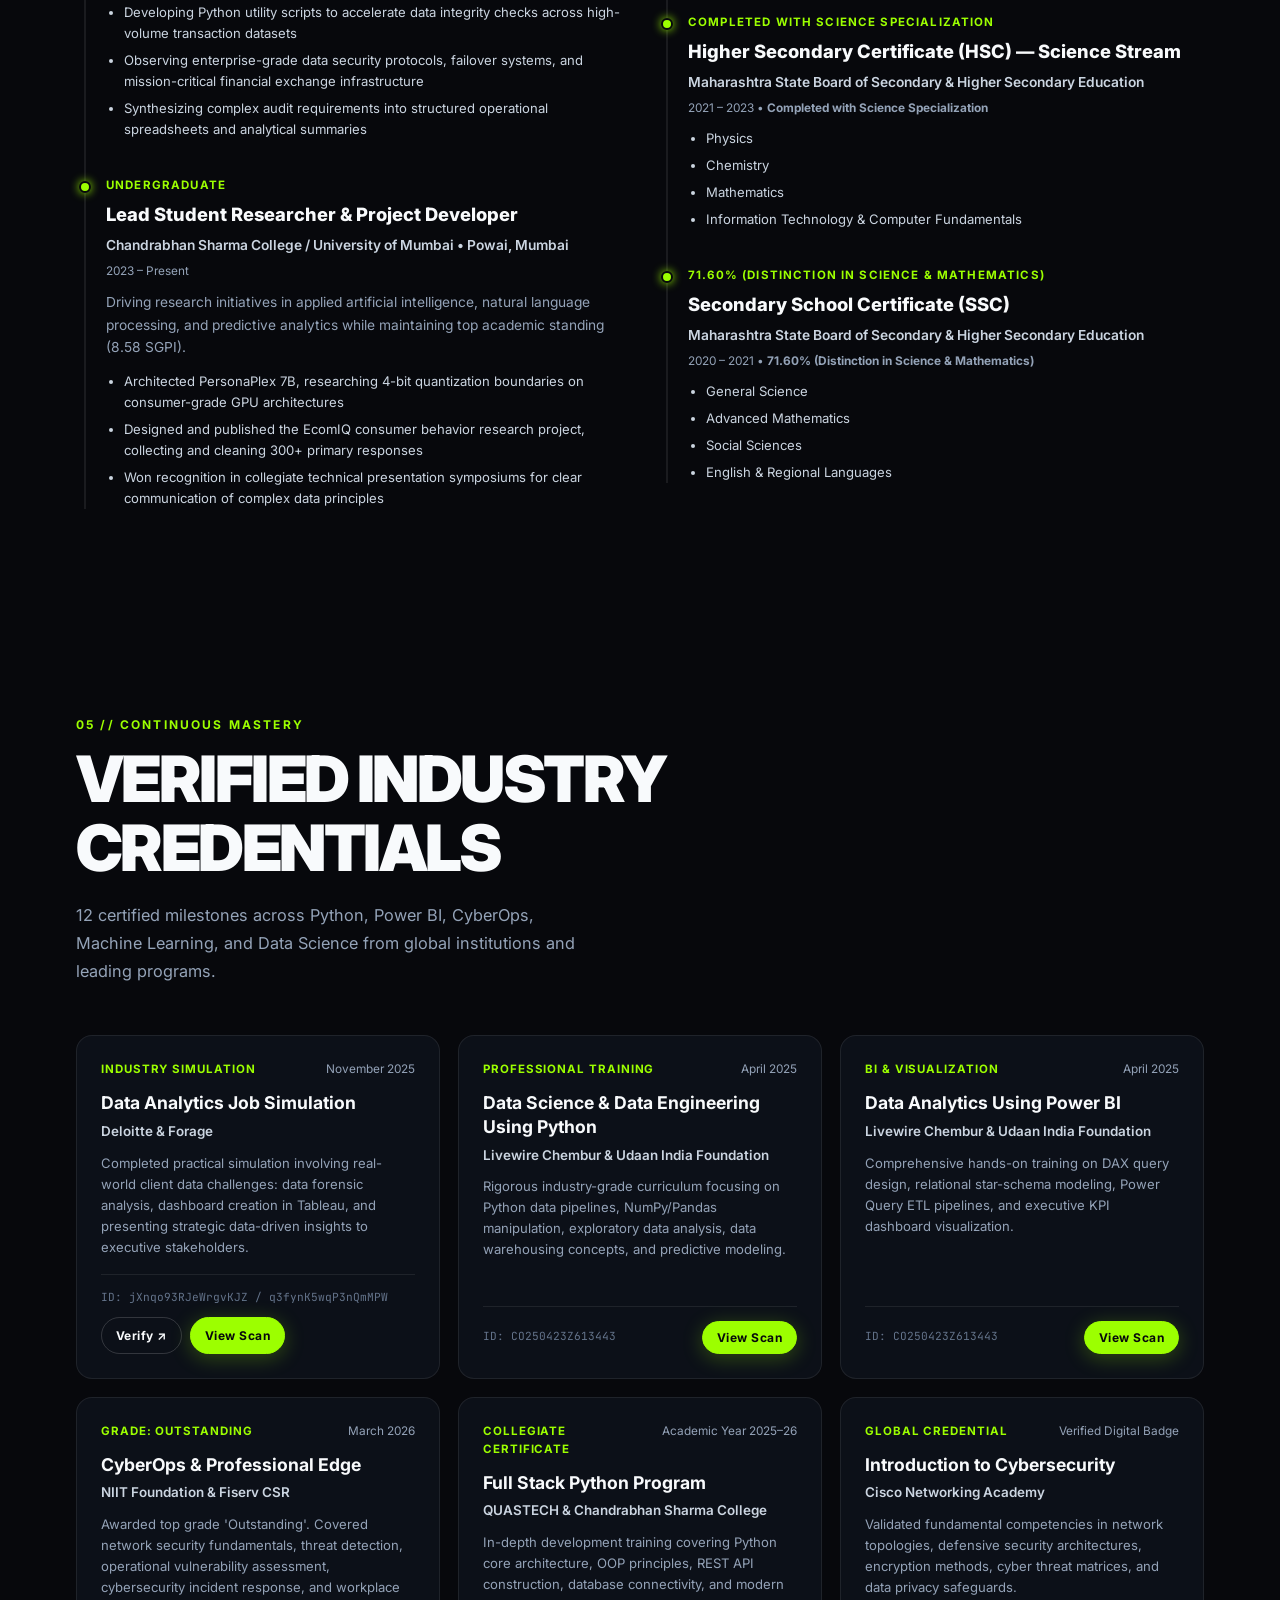
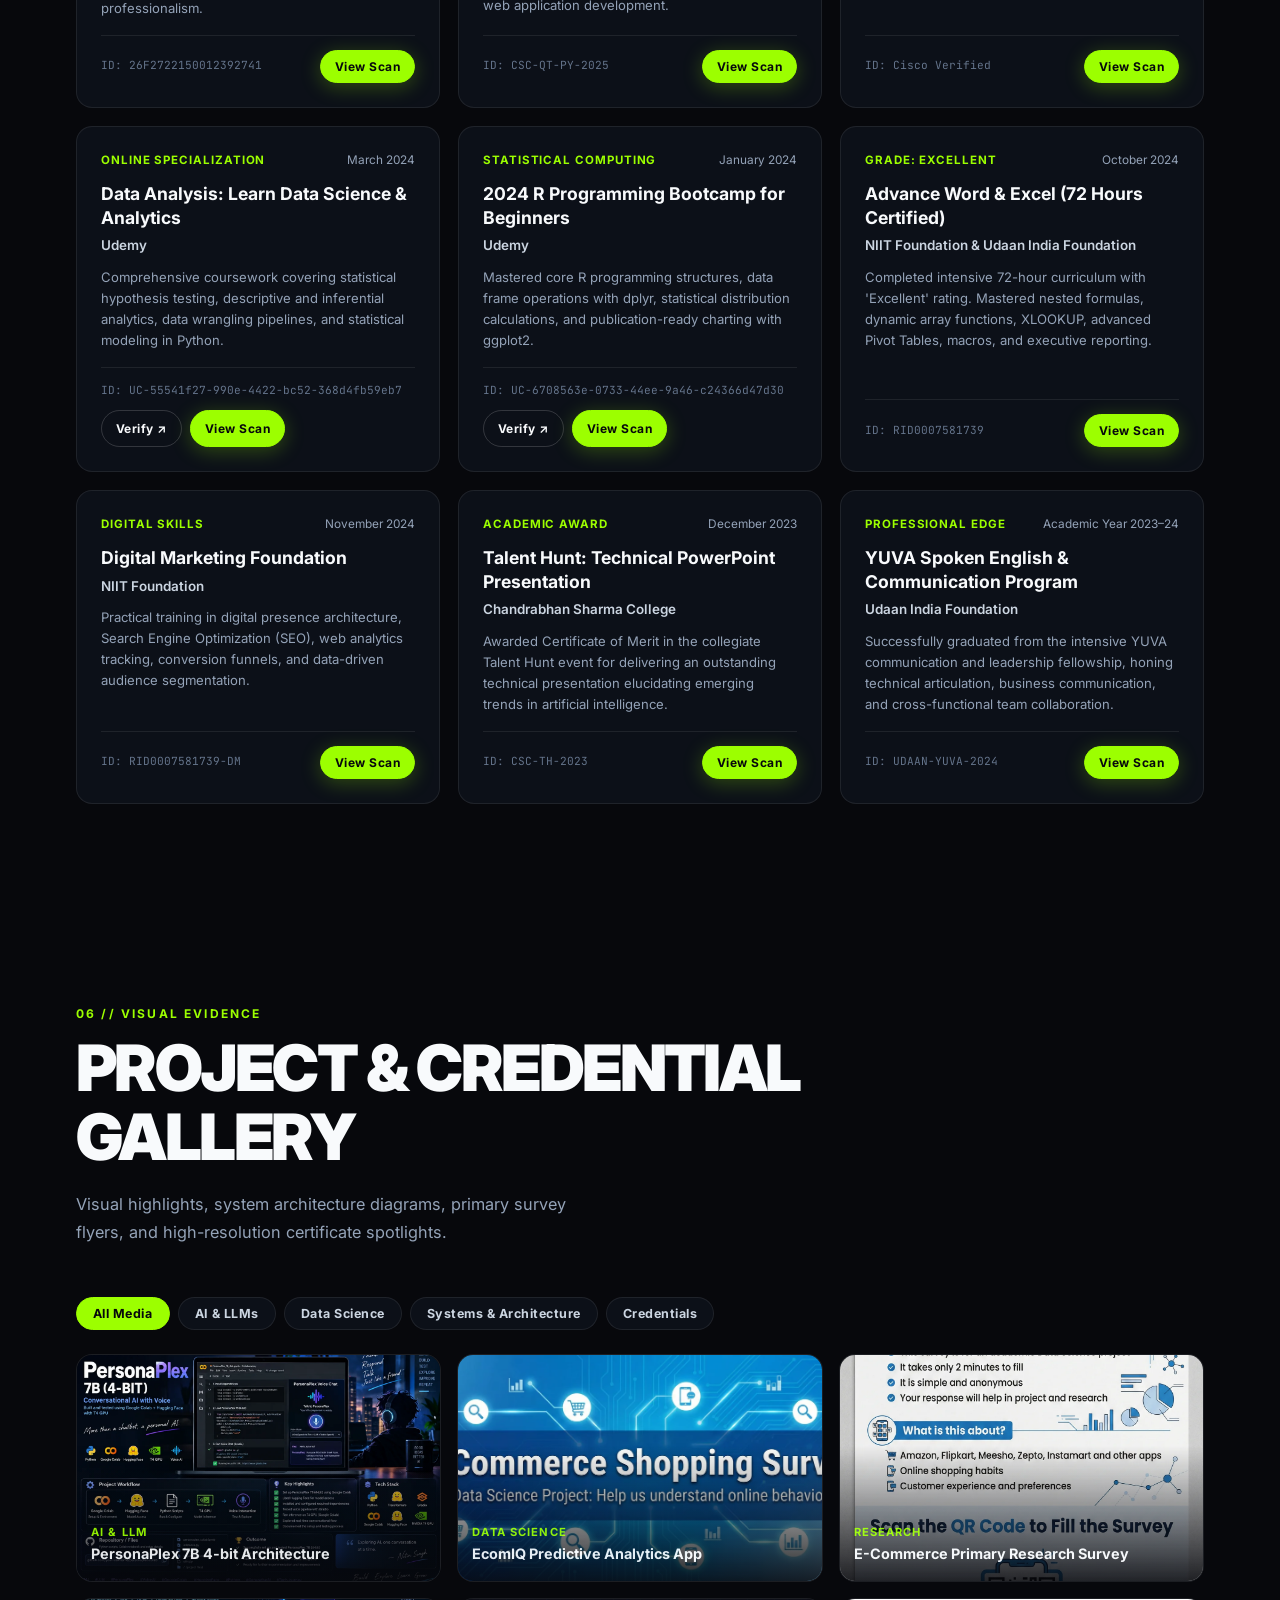
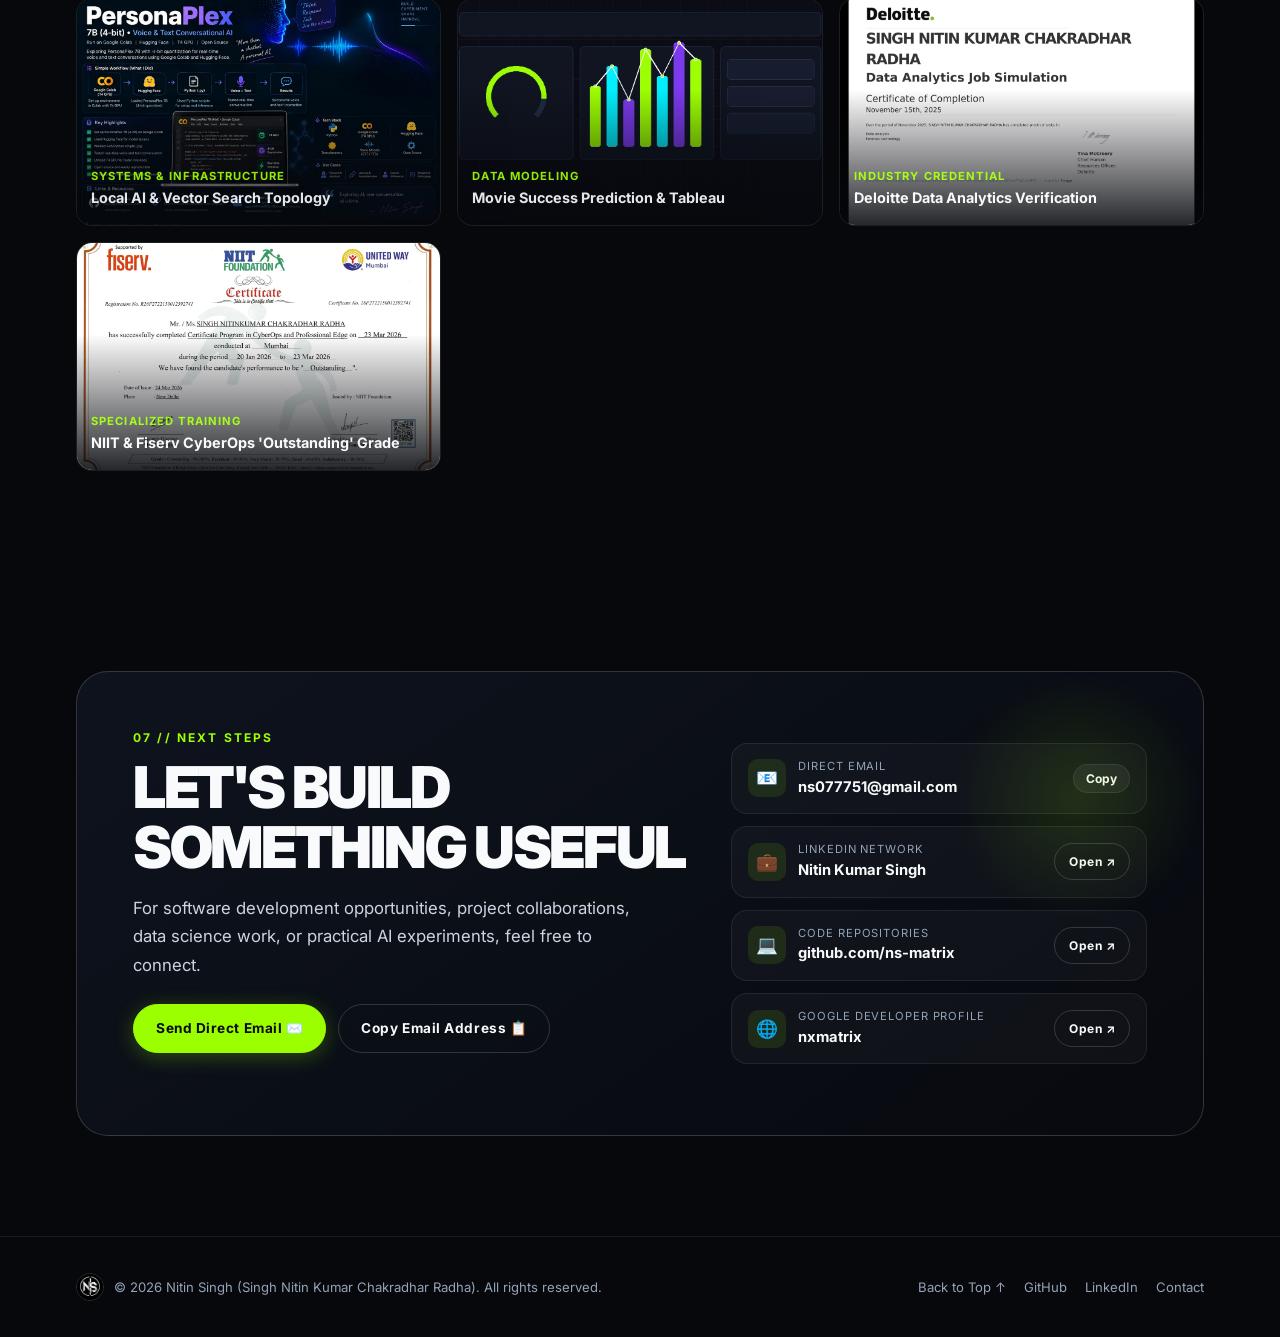
==== commit 01a63307: "Update portfolio hero introduction to software development focus" ====
--- a/index.html
+++ b/index.html
@@ -144,7 +144,7 @@
             <span class="hollow">Singh</span>
           </h1>
           <p class="hero-lead">
-            Data Scientist & AI Developer engineering quantized neural conversational agents, predictive consumer modeling, and financial analytics pipelines. Currently interning at the <strong>National Stock Exchange of India (NSE)</strong>, with a focus on ADM and Webtic.
+            Software developer and B.Sc. Data Science student building practical web projects, Python automation, predictive analytics, and AI tools. Currently interning at the <strong>National Stock Exchange of India (NSE)</strong>, working with ADM and Webtic.
           </p>
           <div class="hero-actions">
             <a href="#projects" class="btn btn-primary">Explore Featured Projects ↓</a>
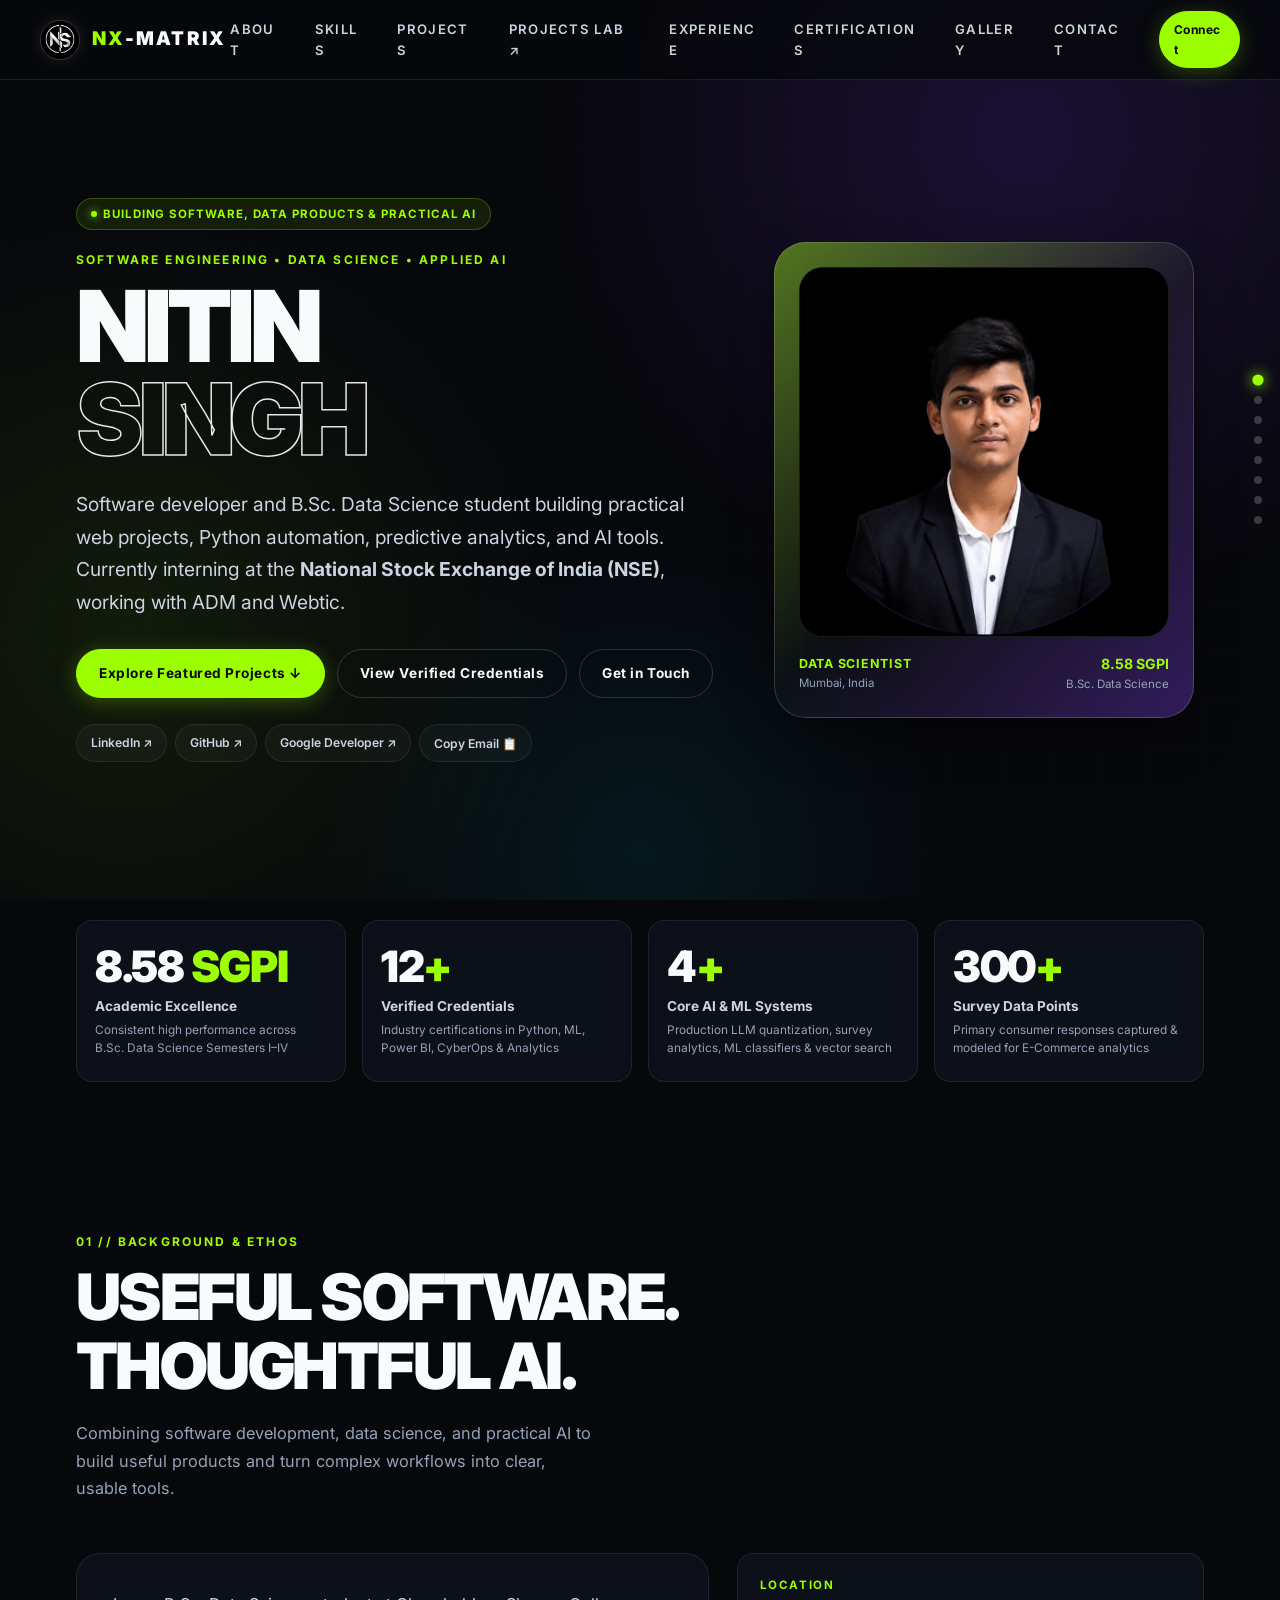
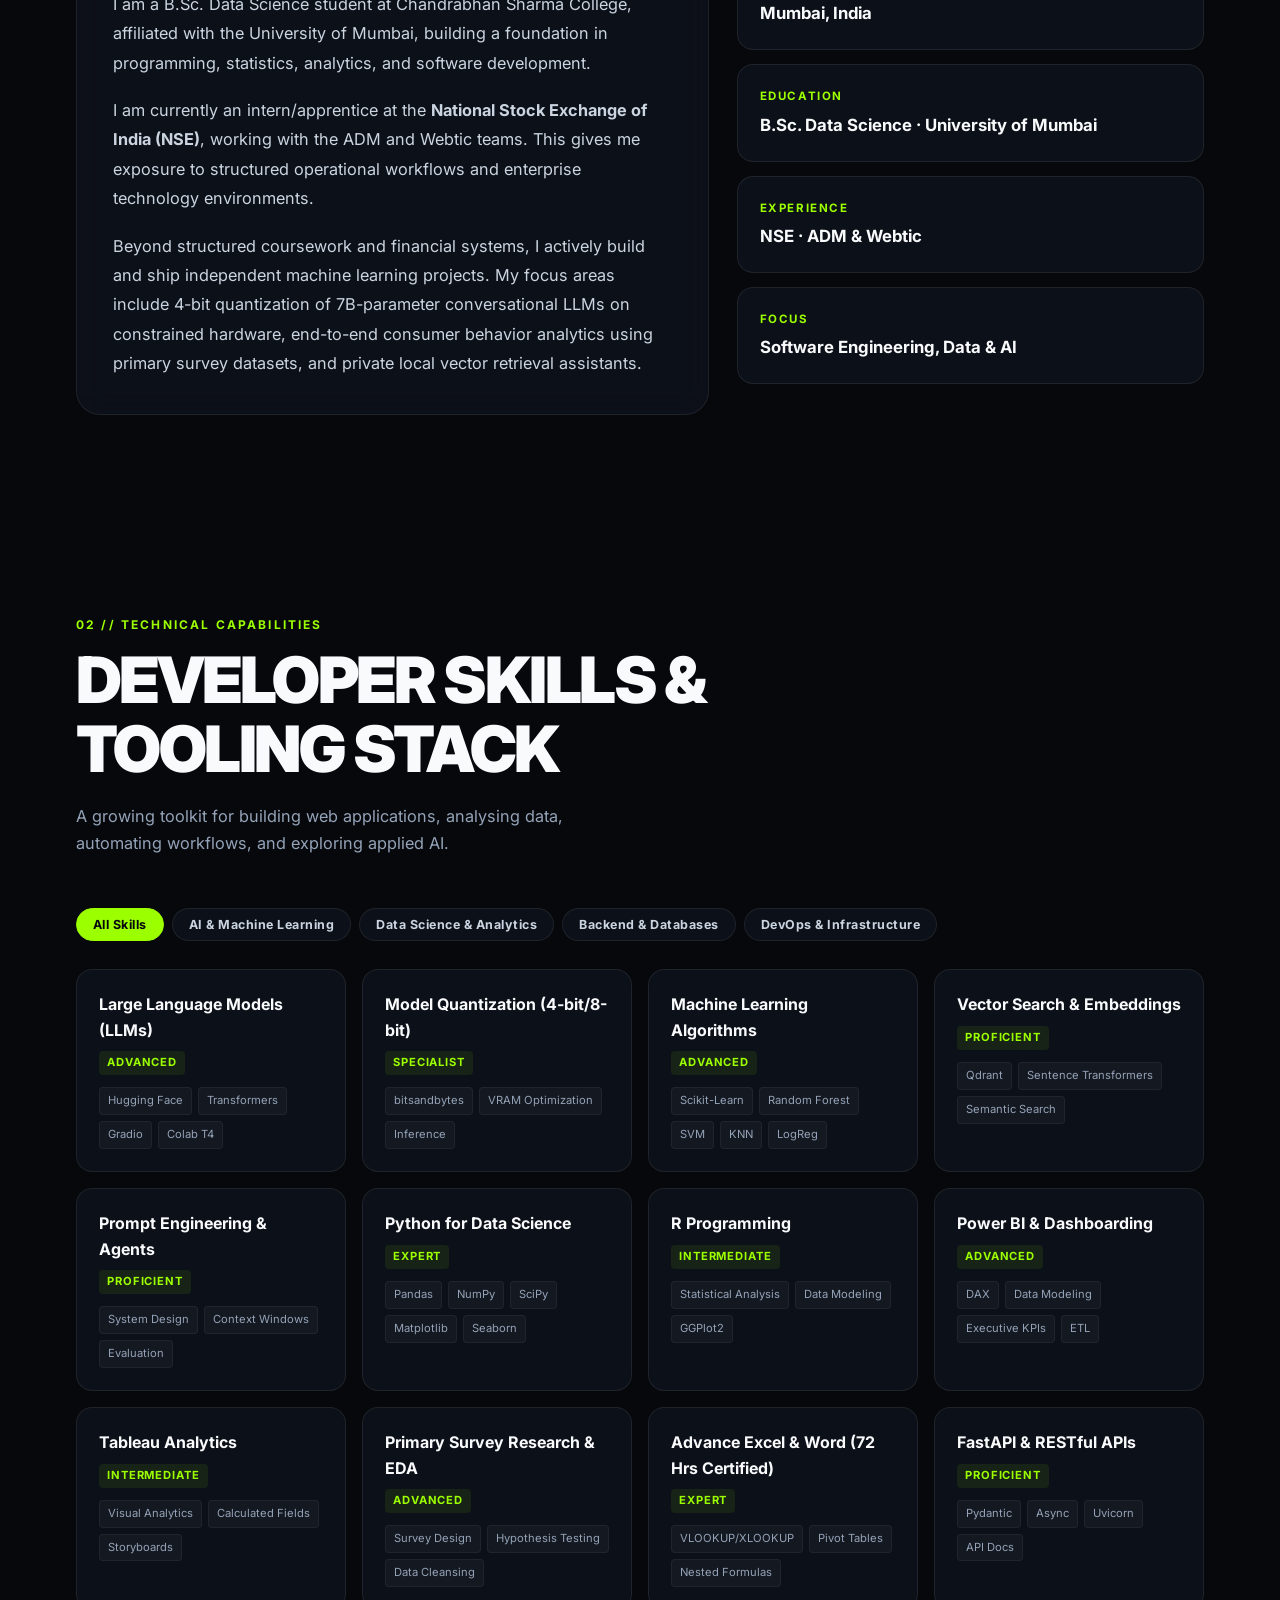
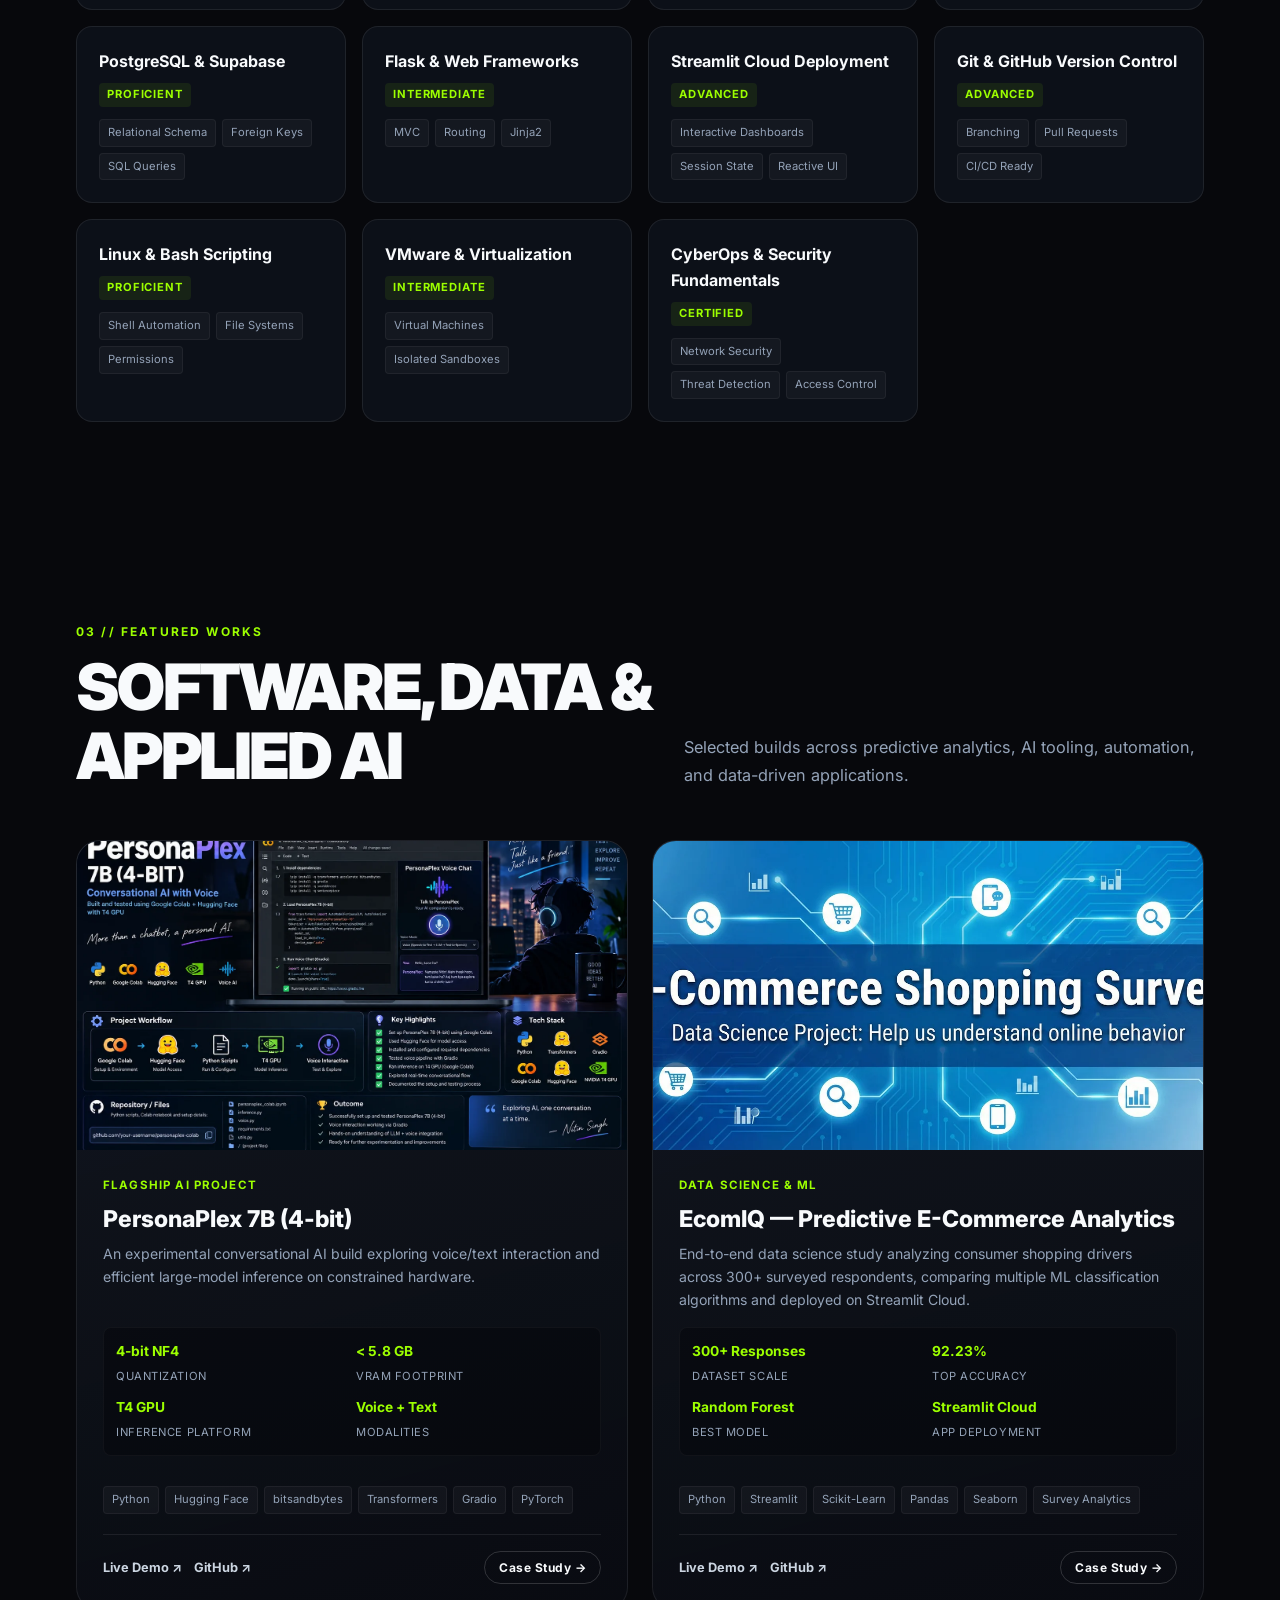
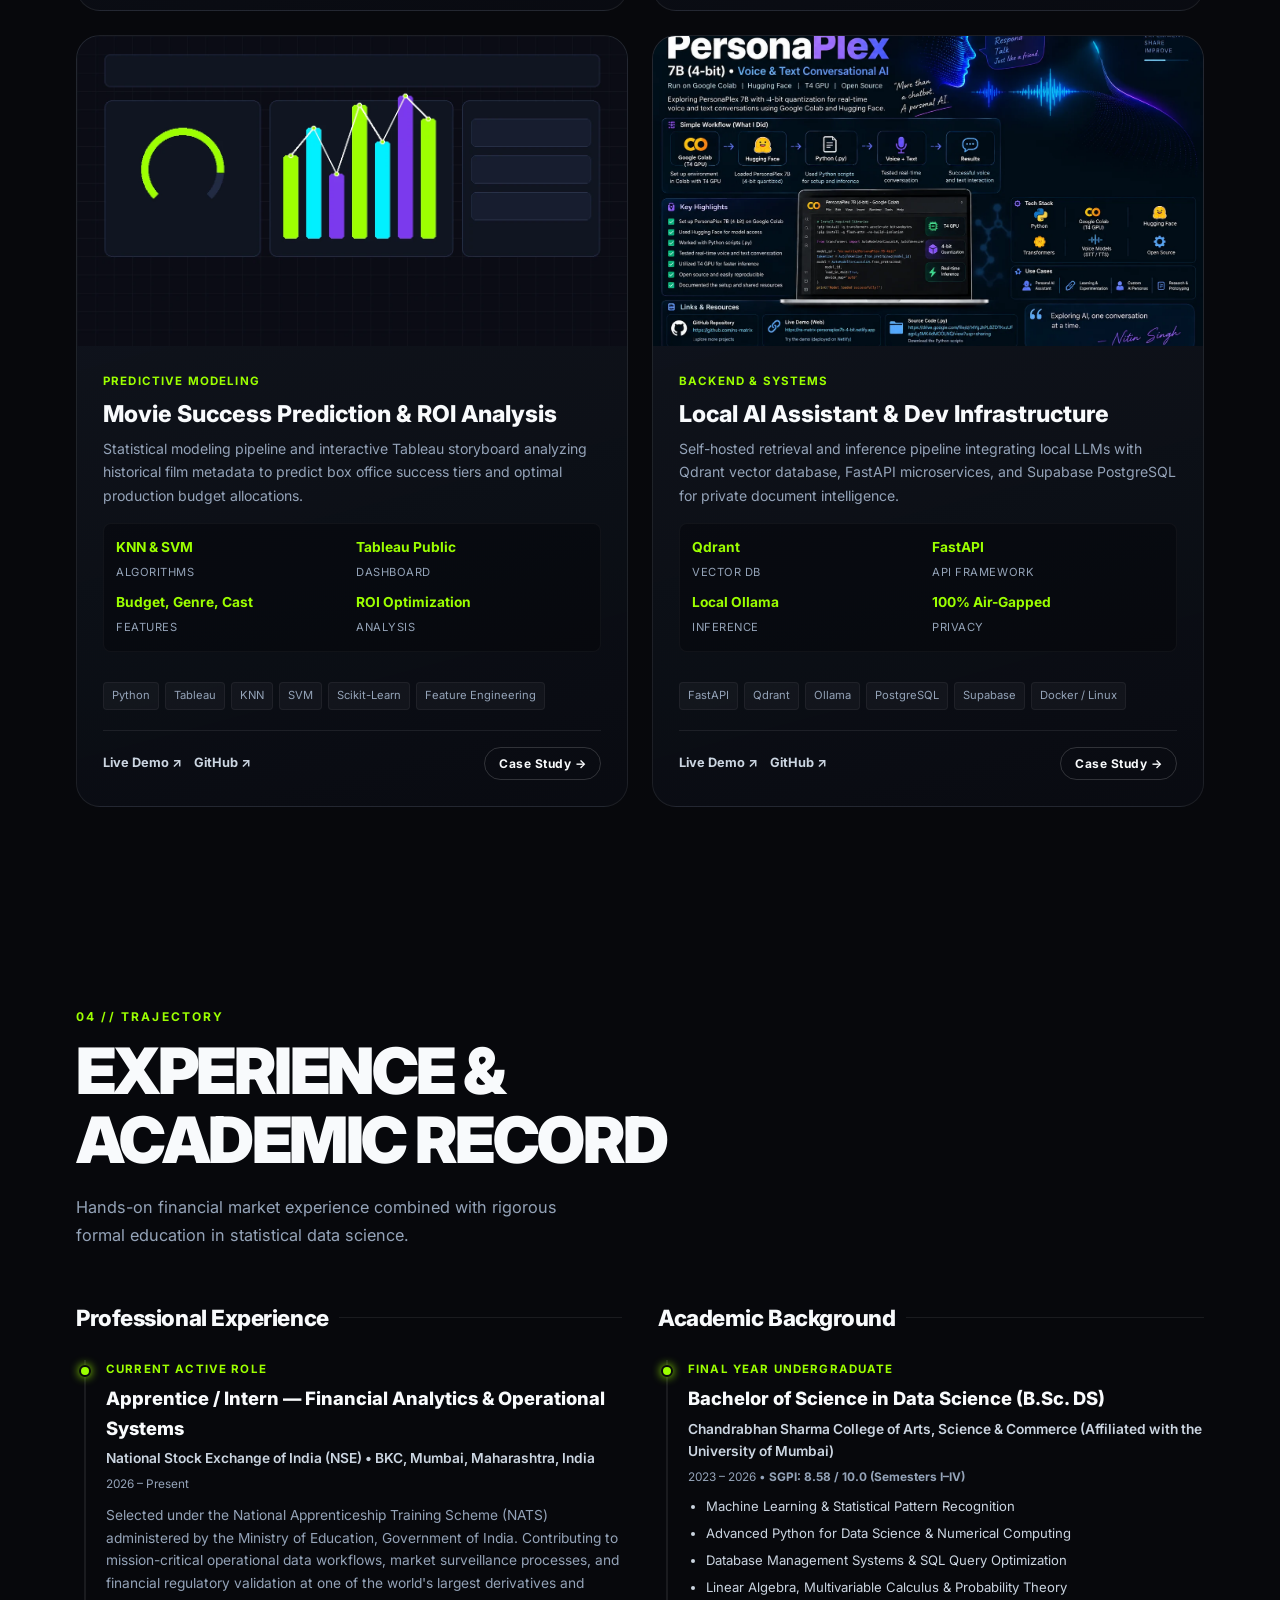
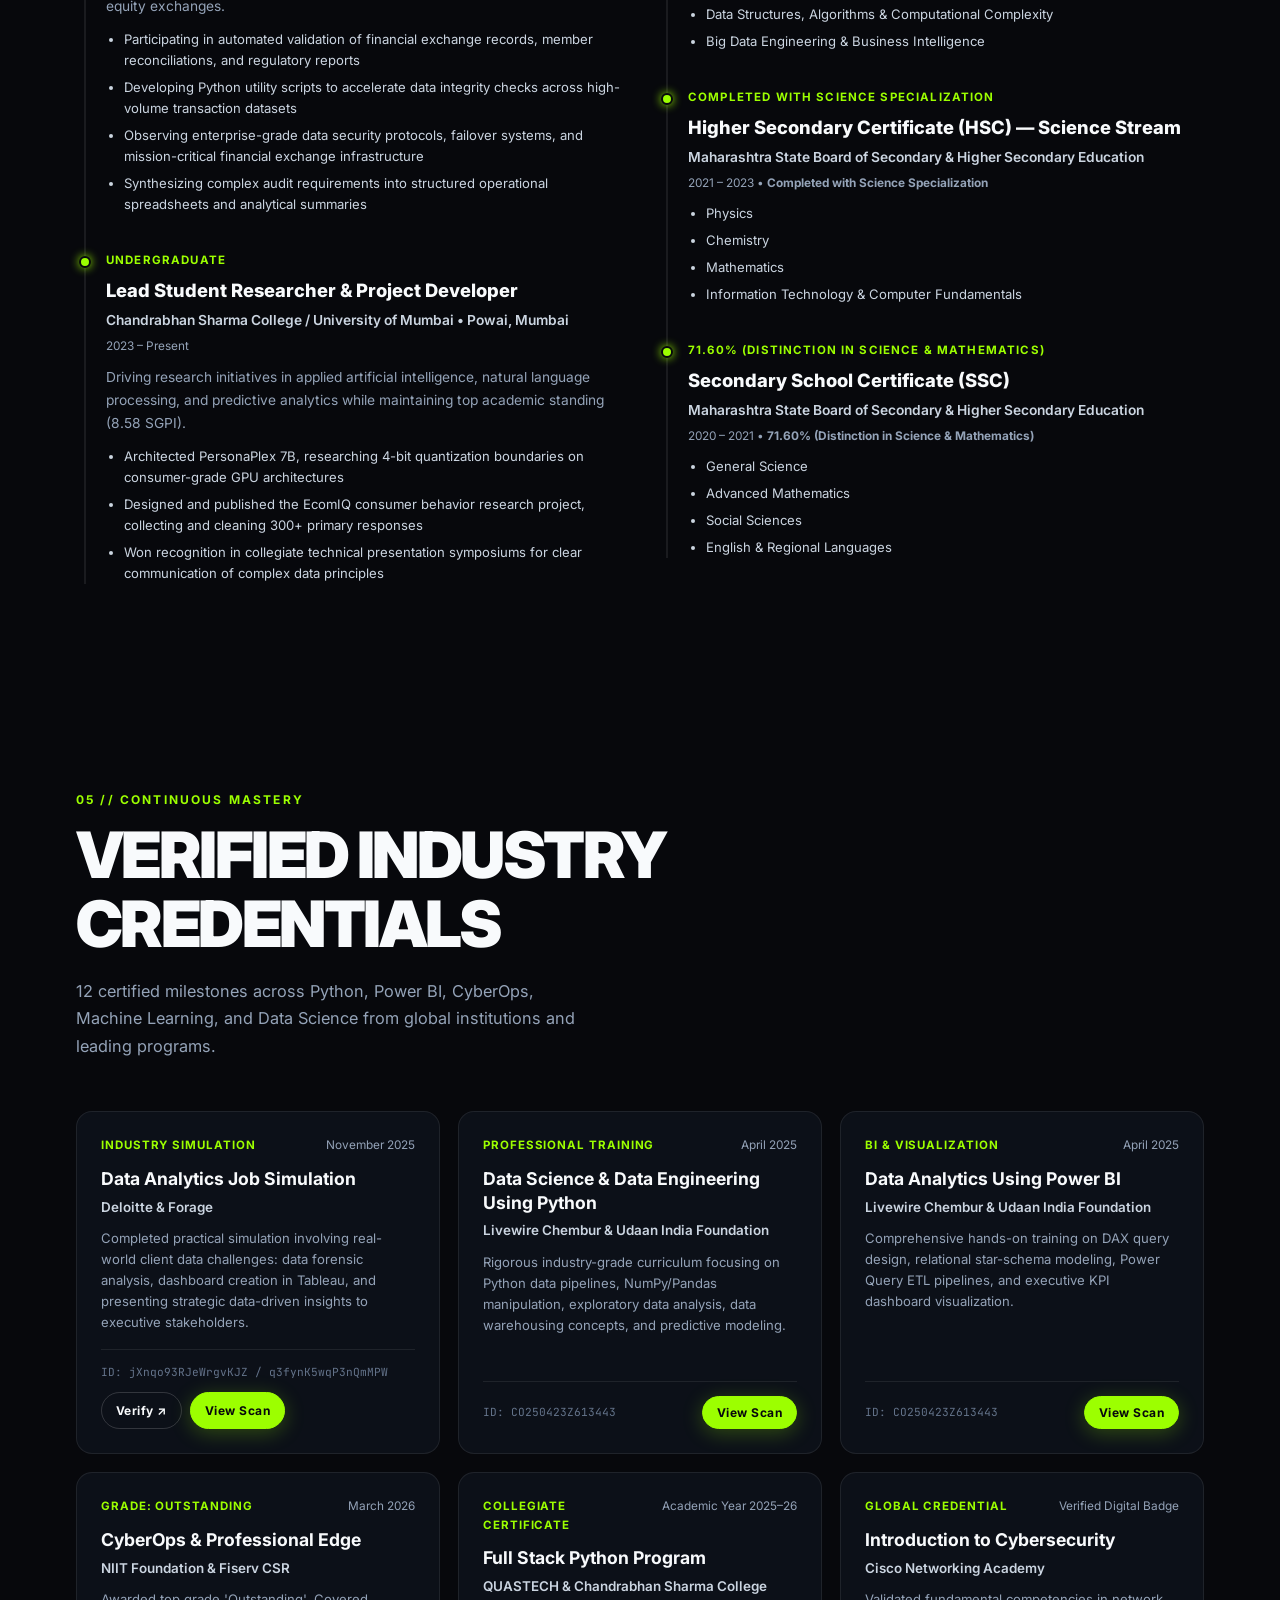
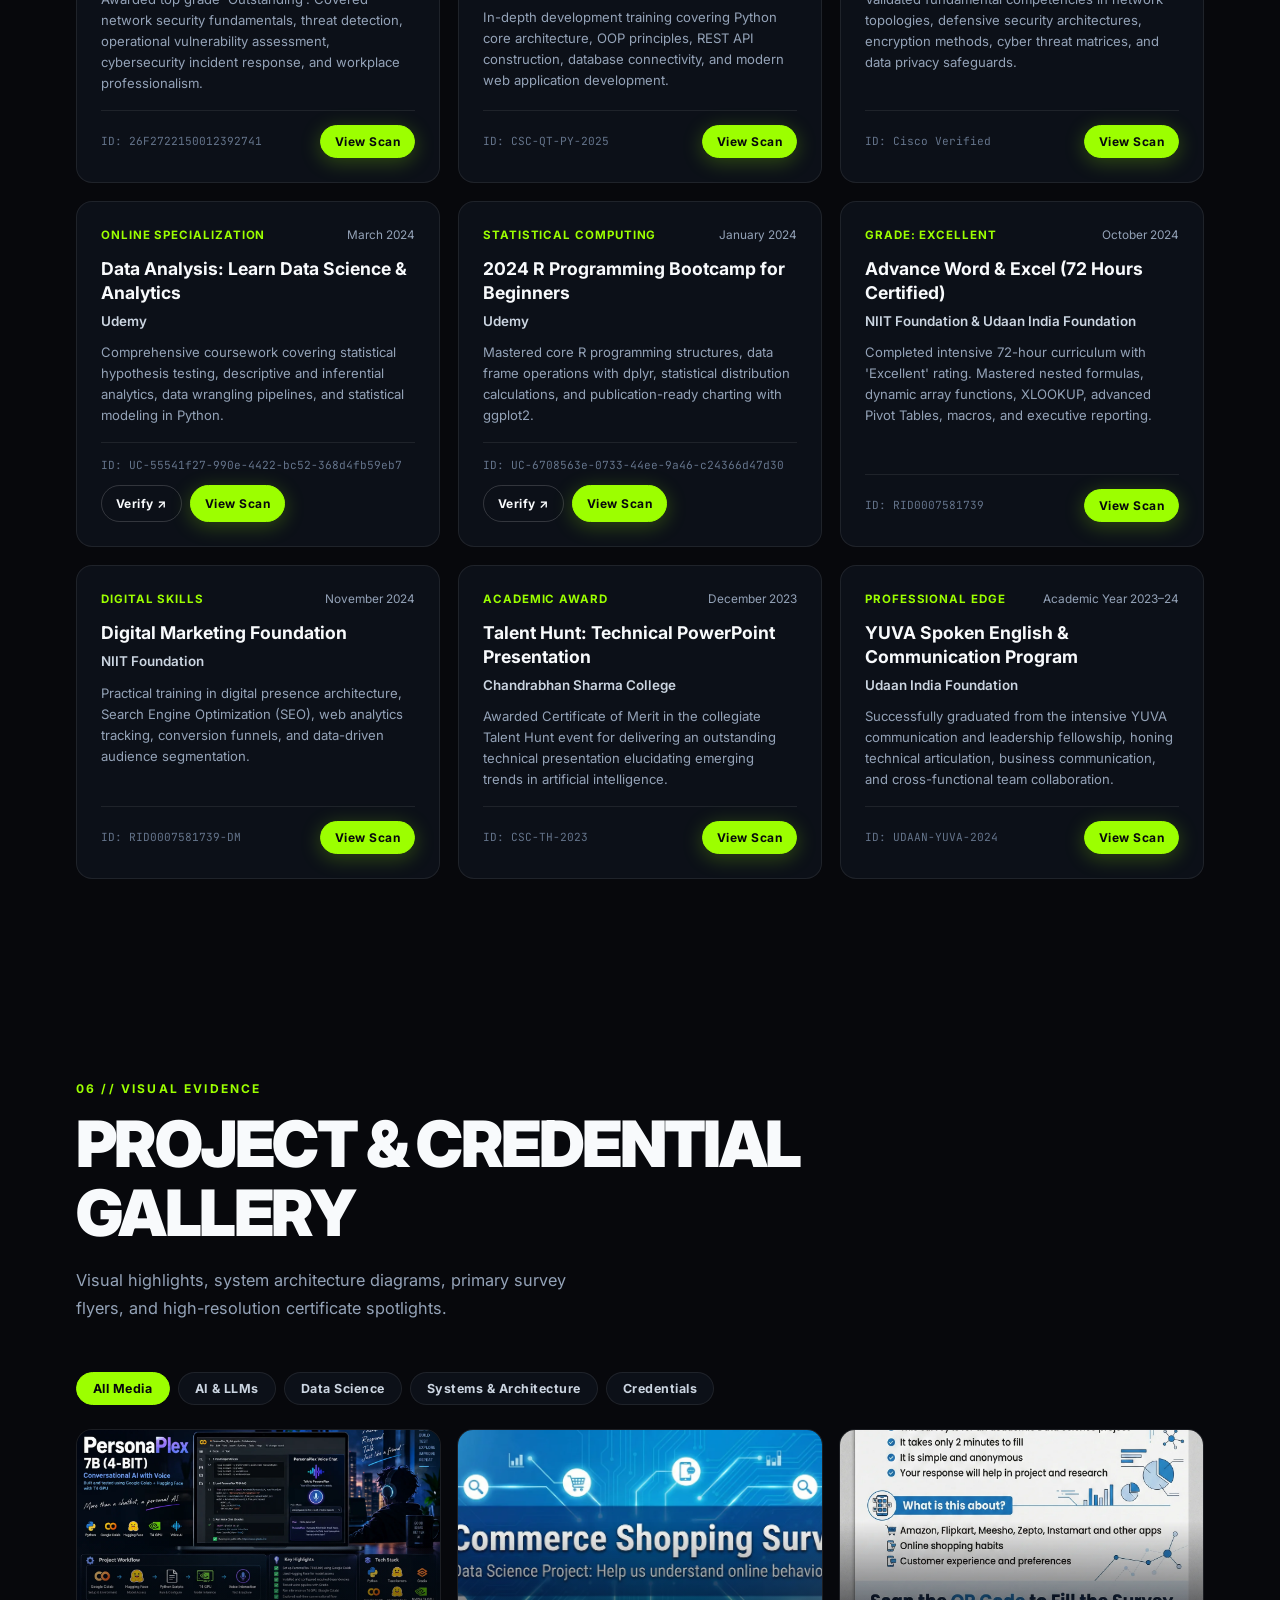
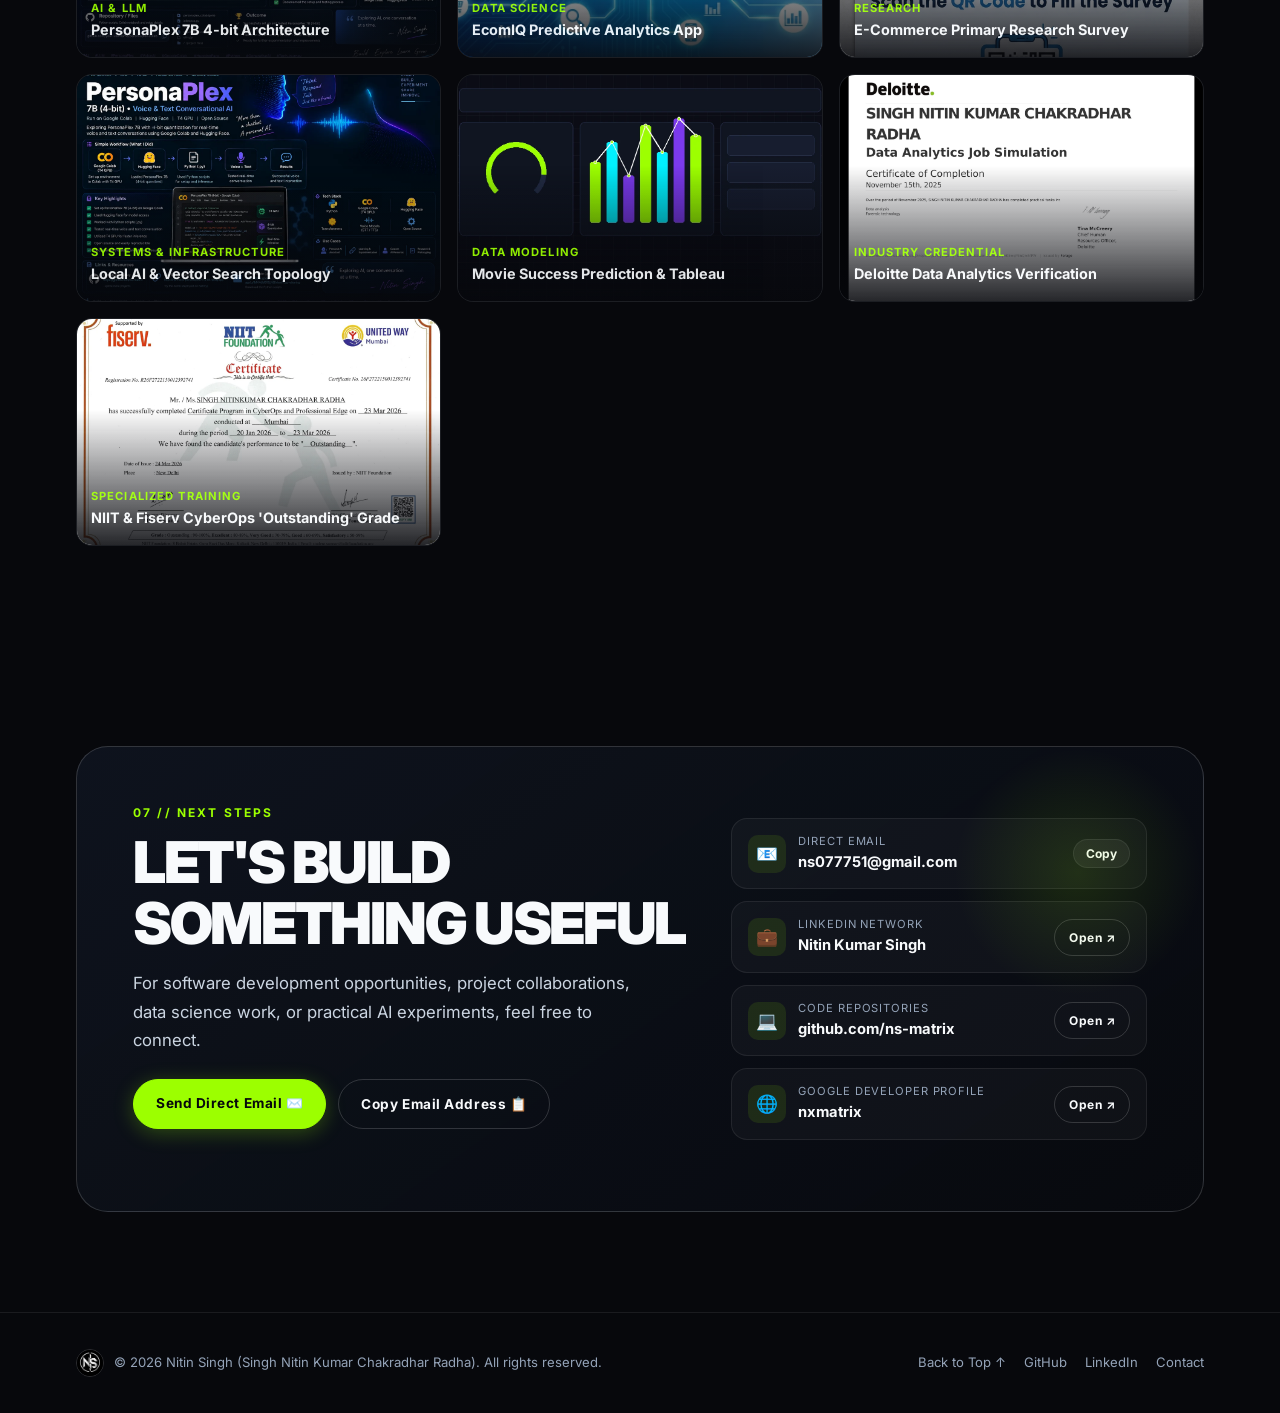
==== commit b10ba6d2: "Polish developer-focused portfolio section headings" ====
--- a/index.html
+++ b/index.html
@@ -235,7 +235,7 @@
         <div class="section-head">
           <div>
             <span class="section-tag">02 // Technical Capabilities</span>
-            <h2 class="section-title">Core Skills &<br>Tooling Stack</h2>
+            <h2 class="section-title">Developer Skills &<br>Tooling Stack</h2>
           </div>
           <p class="section-desc">
             A growing toolkit for building web applications, analysing data, automating workflows, and exploring applied AI.
